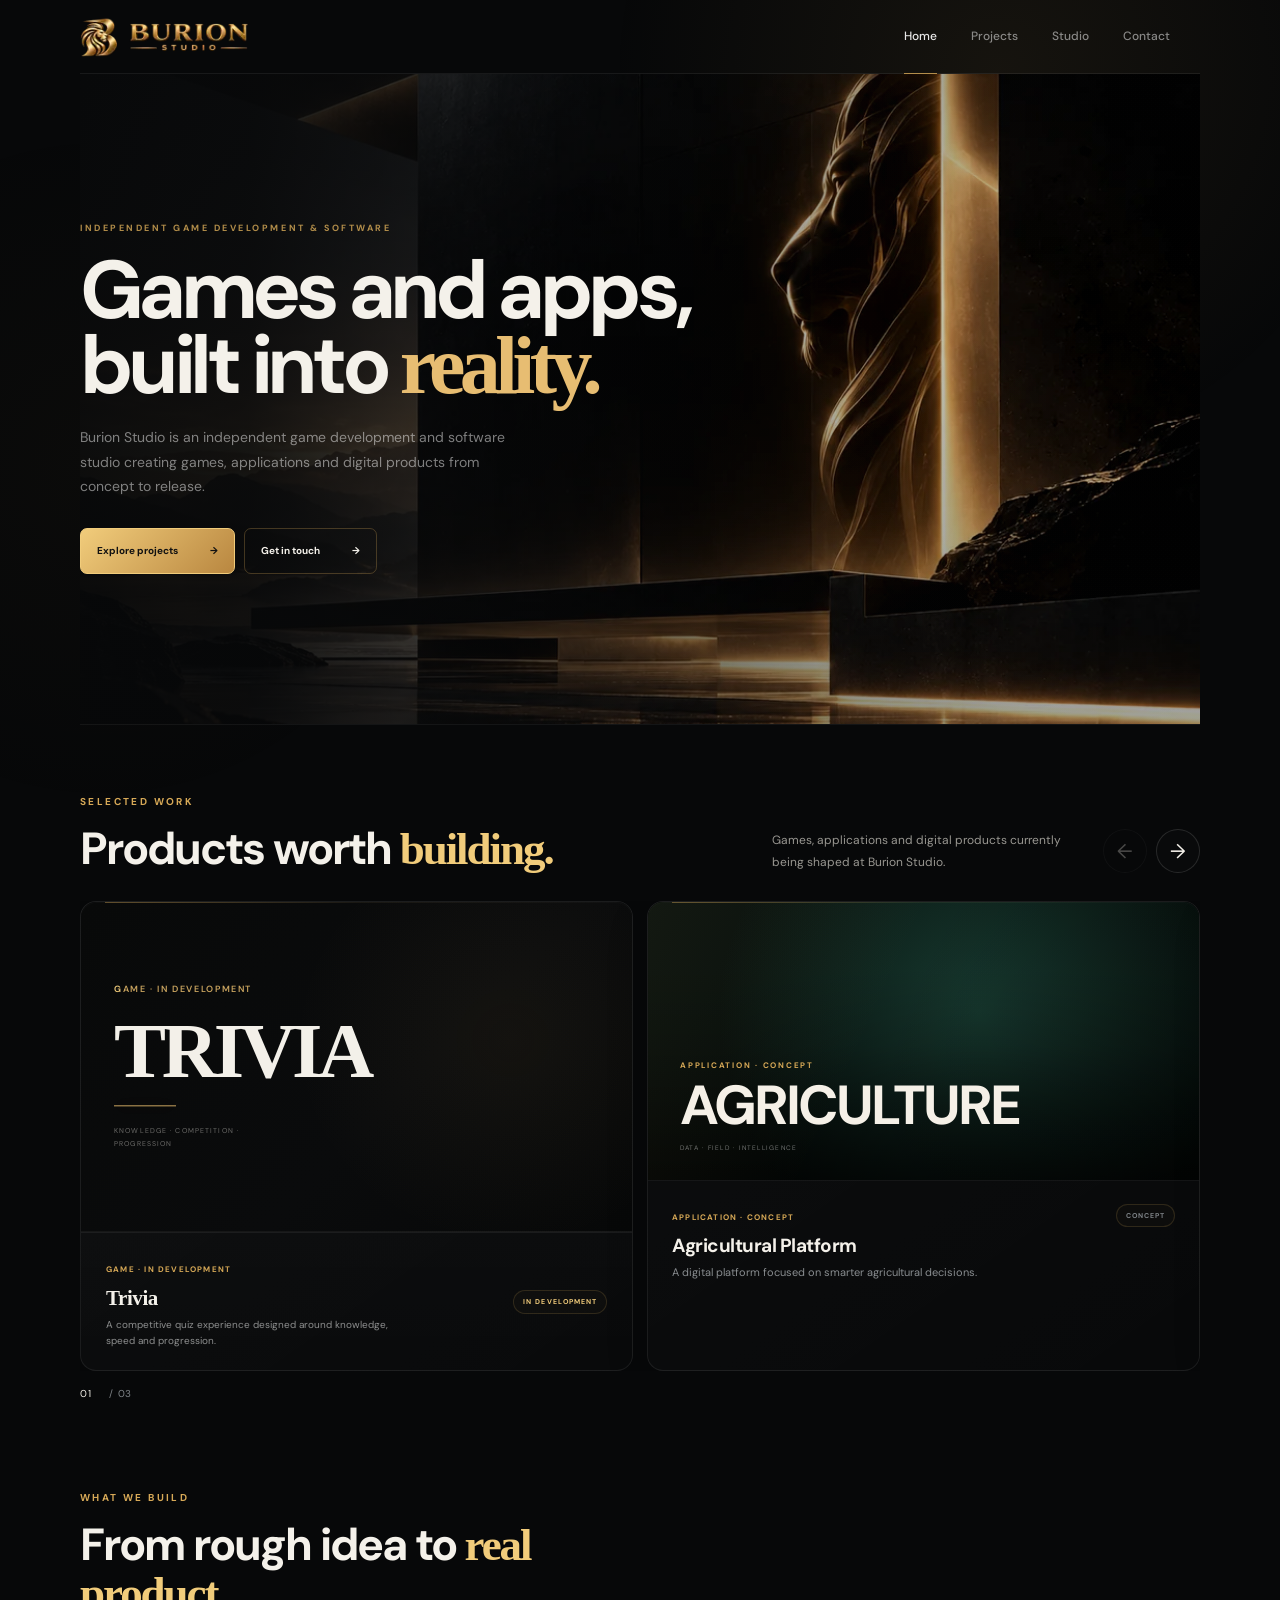
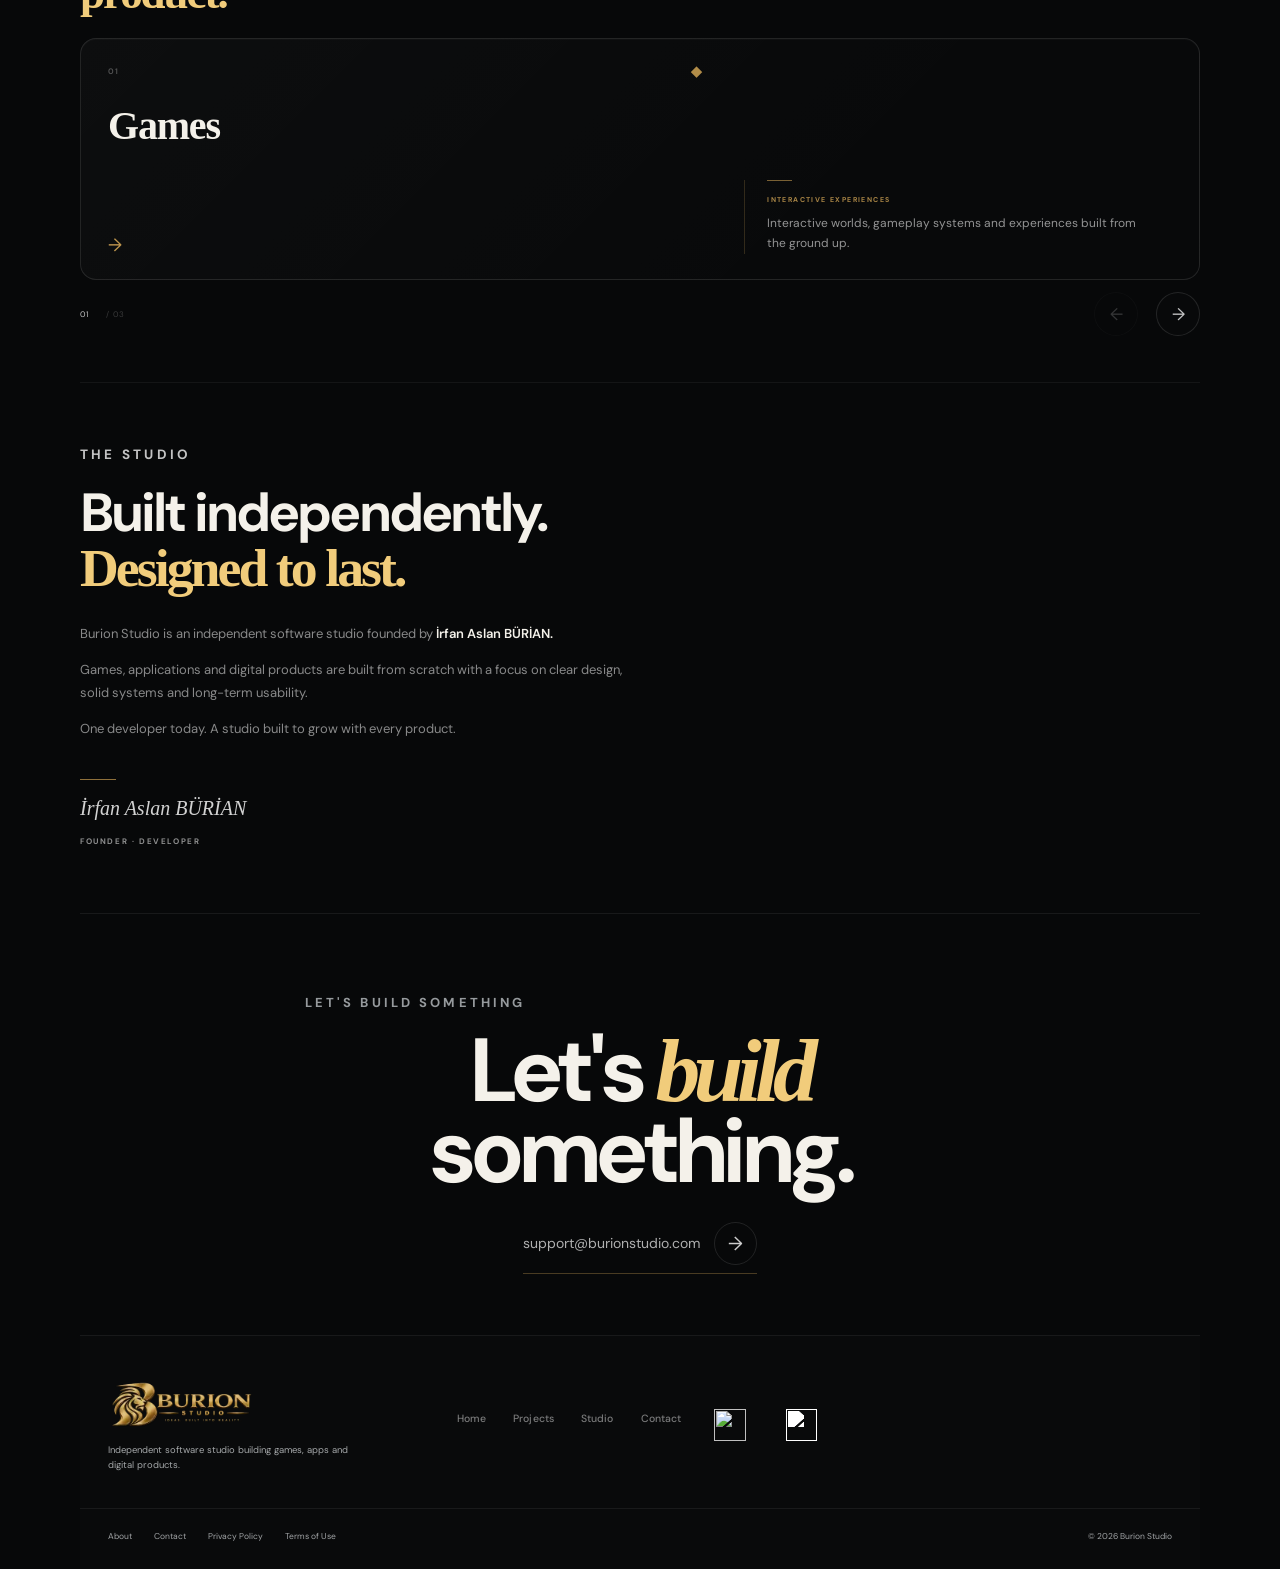
==== index.html @ 261599e1 "Use official Instagram SVG in footer" ====
<!DOCTYPE html><html lang="en"><head><meta charset="UTF-8"><meta name="viewport" content="width=device-width, initial-scale=1.0"><meta name="description" content="Burion Studio is an independent game development and software studio creating games, applications and digital products from concept to release."><meta name="theme-color" content="#070809"><meta name="color-scheme" content="dark"><meta name="robots" content="index, follow"><meta name="author" content="Burion Studio"><meta property="og:type" content="website"><meta property="og:site_name" content="Burion Studio"><meta property="og:title" content="Burion Studio | Game Development, Apps & Digital Products"><meta property="og:description" content="Independent game development and software studio creating games, applications and digital products from concept to release."><meta property="og:url" content="https://burionstudio.com/"><meta property="og:image" content="https://burionstudio.com/assets/brand/burion-hero-mobile-1080.webp"><meta property="og:image:alt" content="Burion Studio lion hero image"><meta name="twitter:card" content="summary_large_image"><meta name="twitter:title" content="Burion Studio | Game Development, Apps & Digital Products"><meta name="twitter:description" content="Independent game development and software studio creating games, applications and digital products from concept to release."><meta name="twitter:image" content="https://burionstudio.com/assets/brand/burion-hero-mobile-1080.webp"><meta name="twitter:image:alt" content="Burion Studio lion hero image"><link rel="preload" as="font" href="assets/fonts/dm-sans-400.woff2" type="font/woff2" crossorigin><link rel="preload" as="font" href="assets/fonts/dm-sans-600.woff2" type="font/woff2" crossorigin><link rel="preload" as="font" href="assets/fonts/dm-sans-700.woff2" type="font/woff2" crossorigin><link rel="preload" as="font" href="assets/fonts/playfair-display-600.woff2" type="font/woff2" crossorigin><style id="critical-css">/* Burion Studio — critical above-the-fold styles */
@font-face{font-family:"DM Sans";font-style:normal;font-weight:400;font-display:swap;src:url(../assets/fonts/dm-sans-400.woff2) format("woff2")}
@font-face{font-family:"DM Sans";font-style:normal;font-weight:500;font-display:swap;src:url(../assets/fonts/dm-sans-500.woff2) format("woff2")}
@font-face{font-family:"DM Sans";font-style:normal;font-weight:600;font-display:swap;src:url(../assets/fonts/dm-sans-600.woff2) format("woff2")}
@font-face{font-family:"DM Sans";font-style:normal;font-weight:700;font-display:swap;src:url(../assets/fonts/dm-sans-700.woff2) format("woff2")}
@font-face{font-family:"Playfair Display";font-style:normal;font-weight:600;font-display:swap;src:url(../assets/fonts/playfair-display-600.woff2) format("woff2")}
:root{--bg:#070809;--surface:#0d1012;--line:rgba(255,255,255,.085);--line-soft:rgba(255,255,255,.055);--text:#f4f1ea;--text-soft:#d0cdc5;--muted:#969a9d;--gold:#d7a957;--gold-light:#f1cc7b;--max-width:1180px;--ease:cubic-bezier(.22,.61,.36,1)}
*,*::before,*::after{box-sizing:border-box}
html{margin:0;padding:0;width:100%;scroll-behavior:smooth;scroll-padding-top:90px;overflow-x:hidden}
body{margin:0;padding:0;width:100%;min-width:0;overflow-x:hidden;background:var(--bg);color:var(--text);font-family:"DM Sans",system-ui,-apple-system,BlinkMacSystemFont,"Segoe UI",sans-serif;line-height:1.6;-webkit-font-smoothing:antialiased;text-rendering:optimizeLegibility}
img{display:block;max-width:100%;height:auto}
a{color:inherit;text-decoration:none}
button{font:inherit;cursor:pointer}
body::before{content:"";position:fixed;inset:0;z-index:-1;pointer-events:none;background:radial-gradient(circle at 78% 8%,rgba(215,169,87,.075),transparent 30%),radial-gradient(circle at 8% 52%,rgba(215,169,87,.025),transparent 28%)}
.site-shell{width:100%;max-width:var(--max-width);margin:0 auto;padding-left:30px;padding-right:30px}
.site-header{position:relative;z-index:100;height:82px;display:flex;align-items:center;border-bottom:1px solid var(--line-soft)}
.site-logo{width:190px;max-width:190px;display:flex;align-items:center;flex-shrink:0}
.site-logo img{width:175px;height:auto;object-fit:contain}
.desktop-nav{display:flex;align-items:center;gap:38px;margin-left:auto;margin-right:38px}
.nav-link{position:relative;padding:31px 0;color:var(--muted);font-size:13px;font-weight:500}
.nav-link.active{color:var(--text)}
.nav-link.active::after{content:"";position:absolute;left:0;right:0;bottom:-1px;height:2px;background:var(--gold)}
.header-actions{position:relative;display:flex;align-items:center;gap:17px;flex-shrink:0}
.menu-button{display:none;width:44px;height:44px;padding:8px;flex-direction:column;align-items:center;justify-content:center;gap:5px;border:1px solid var(--line);border-radius:9px;background:var(--surface)}
.menu-button span{display:block;width:20px;height:2px;border-radius:2px;background:var(--text)}
.mobile-menu[hidden]{display:none}
.eyebrow{margin:0 0 18px;color:var(--gold);font-size:10px;font-weight:700;line-height:1;letter-spacing:.24em}
h1,h2,h3,p{margin-top:0}
h1 em,h2 em{color:var(--gold-light);font-family:"Playfair Display",Georgia,serif;font-style:normal;font-weight:600}
.hero{position:relative;display:grid;grid-template-columns:minmax(0,.9fr) minmax(0,1.1fr);min-height:650px;border-bottom:1px solid var(--line-soft)}
.hero-content{position:relative;z-index:2;display:flex;flex-direction:column;justify-content:center;padding:75px 40px 75px 0}
.hero h1{max-width:650px;margin:0 0 27px;font-size:clamp(58px,6.35vw,84px);font-weight:700;line-height:.94;letter-spacing:-.065em}
.hero-description{max-width:465px;margin:0;color:var(--muted);font-size:15px;line-height:1.75}
.hero-actions{display:flex;flex-wrap:wrap;gap:11px;margin-top:35px}
.button{min-height:48px;display:inline-flex;align-items:center;justify-content:space-between;gap:32px;padding:12px 17px;border-radius:8px;font-size:11px;font-weight:700}
.button-primary{color:#111;border:1px solid var(--gold-light);background:linear-gradient(135deg,var(--gold-light),#b98740);box-shadow:0 8px 25px rgba(215,169,87,.08)}
.button-secondary{color:var(--text);border:1px solid #574628;background:rgba(255,255,255,.015)}
.hero-visual{position:relative;min-width:0;min-height:650px;display:flex;align-items:center;justify-content:center;padding:42px 0 42px 18px}
.hero-visual::before{content:"";position:absolute;width:470px;height:470px;border-radius:50%;background:radial-gradient(circle,rgba(215,169,87,.14),rgba(215,169,87,.035) 48%,transparent 72%);filter:blur(2px)}
.hero-image-frame{position:relative;z-index:2;width:100%;max-width:530px;aspect-ratio:1/1;overflow:hidden;border:1px solid rgba(215,169,87,.28);border-radius:22px;background:#090a0b;box-shadow:0 30px 90px rgba(0,0,0,.48)}
.hero-image{width:100%;height:100%;object-fit:cover;object-position:center}
.hero-image-overlay{position:absolute;inset:0;background:linear-gradient(135deg,rgba(0,0,0,.04),transparent 40%,rgba(0,0,0,.55))}
.hero-image-brand{position:absolute;right:21px;bottom:20px;width:140px;padding:9px 12px;border:1px solid rgba(215,169,87,.25);border-radius:8px;background:rgba(5,6,7,.68);backdrop-filter:blur(12px)}
.hero-image-brand img{width:100%;height:auto;aspect-ratio:1733/421;object-fit:contain}
.skip-link{position:fixed;top:10px;left:10px;z-index:1000;transform:translateY(-160%);padding:10px 14px;border:1px solid rgba(215,169,87,.45);border-radius:8px;background:#070809;color:var(--text);font-size:12px;font-weight:600}
#main-content{scroll-margin-top:96px}
@media(max-width:800px){
 .site-shell{width:100%;max-width:100%;padding-left:20px;padding-right:20px}
 .site-header{height:74px}
 .site-logo{width:160px;max-width:160px}
 .site-logo img{width:145px}
 .desktop-nav{display:none}
 .header-actions{margin-left:auto}
 .menu-button{display:flex}
 .hero{display:block;position:relative;min-height:min(620px,calc(100svh - 90px));overflow:hidden}
 .hero-content{position:relative;z-index:3;display:flex;width:62%;min-height:min(620px,calc(100svh - 90px));padding:52px 0 44px}
 .hero h1{max-width:100%;font-size:clamp(48px,13vw,68px)}
 .hero-description{max-width:520px;font-size:14px}
 .hero-actions{margin-top:28px}
 .hero-visual{position:absolute;inset:0;z-index:1;display:block;width:100%;min-height:100%;padding:0;pointer-events:none}
 .hero-image-frame{position:absolute;inset:0;width:100%;height:100%;max-width:none;margin:0;aspect-ratio:auto;border:0;border-radius:0;overflow:hidden;background:#070809;box-shadow:none}
 .hero-image{position:absolute;inset:0;width:100%;height:100%;object-fit:cover;object-position:center}
 .hero-image-brand{display:none}
 #main-content{scroll-margin-top:84px}
}
@media(max-width:430px){
 .site-shell{padding-left:16px;padding-right:16px}
 .hero{min-height:min(600px,calc(100svh - 90px))}
 .hero-content{width:63%;min-height:min(600px,calc(100svh - 90px));padding-top:48px;padding-bottom:42px}
 .hero h1{font-size:clamp(44px,13vw,58px)}
 .hero-description{font-size:13.5px}
 .hero-actions{gap:9px}
 .button{gap:24px;padding-inline:15px}
}
@media(prefers-reduced-motion:reduce){html{scroll-behavior:auto}}
</style><link rel="canonical" href="https://burionstudio.com/"><link rel="preload" href="css/site.css?v=20261020-29" as="style"><link rel="stylesheet" href="css/site.css?v=20260929-24"><link rel="preload" as="image" media="(max-width:800px)" imagesrcset="assets/brand/burion-hero-mobile-480.webp 480w, assets/brand/burion-hero-mobile-768.webp 768w, assets/brand/burion-hero-mobile-1080.webp 1080w" imagesizes="100vw" type="image/webp" fetchpriority="high"><link rel="preload" as="image" media="(min-width:801px)" href="assets/brand/burion-hero-mobile-1080.webp" type="image/webp" fetchpriority="high"><link rel="icon" type="image/png" href="assets/brand/burion-favicon.png"><link rel="apple-touch-icon" href="assets/brand/burion-app-icon.png"><script defer src="script.js"></script><script type="application/ld+json">{"@context":"https://schema.org","@graph":[{"@type":"Organization","name":"Burion Studio","url":"https://burionstudio.com/","description":"Burion Studio is an independent game development and software studio creating games, applications and digital products from concept to release.","logo":"https://burionstudio.com/assets/brand/burion-logo-horizontal-192.webp","email":"support@burionstudio.com","contactPoint":{"@type":"ContactPoint","contactType":"customer support","email":"support@burionstudio.com"},"founder":{"@type":"Person","name":"İrfan Aslan BÜRİAN"}},{"@type":"WebSite","name":"Burion Studio","url":"https://burionstudio.com/"}]}</script><title>Burion Studio | Game Development, Apps &amp; Digital Products</title></head><body><a class="skip-link" href="#main-content">Skip to content</a><div class="site-shell"><header class="site-header"><a href="#home" class="site-logo" aria-label="Burion Studio home"><img src="assets/brand/burion-logo-horizontal-192.webp" srcset="assets/brand/burion-logo-horizontal-192.webp 1x" sizes="175px" alt="Burion Studio" width="192" height="71"></a><nav class="desktop-nav" aria-label="Primary navigation"><a href="#home" class="nav-link active">Home</a><a href="#projects" class="nav-link">Projects</a><a href="#studio" class="nav-link">Studio</a><a href="#contact" class="nav-link">Contact</a></nav><div class="header-actions"><button class="menu-button" type="button" aria-label="Open menu" aria-expanded="false" aria-controls="mobileMenu"><span></span><span></span><span></span></button></div></header><div class="mobile-menu" id="mobileMenu" hidden><nav class="mobile-nav" aria-label="Mobile navigation"><a href="#home">Home</a><a href="#projects">Projects</a><a href="#studio">Studio</a><a href="#contact">Contact</a></nav></div><main id="main-content"><section id="home" class="hero redesign-hero"><div class="hero-content"><p class="eyebrow">INDEPENDENT GAME DEVELOPMENT &amp; SOFTWARE</p><h1>Games and apps, <br>built into <em>reality.</em></h1><p class="hero-description">Burion Studio is an independent game development and software studio creating games, applications and digital products from concept to release.</p><div class="hero-actions"><a href="#projects" class="button button-primary"><span>Explore projects</span><span>→</span></a><a href="#contact" class="button button-secondary"><span>Get in touch</span><span>→</span></a></div></div><div class="hero-visual"><div class="hero-image-frame"><picture><source media="(max-width:800px)" srcset="assets/brand/burion-hero-mobile-480.webp 480w, assets/brand/burion-hero-mobile-768.webp 768w, assets/brand/burion-hero-mobile-1080.webp 1080w" sizes="100vw" type="image/webp"><source srcset="assets/brand/burion-hero-mobile-1080.webp 1080w" sizes="(max-width:1200px) 55vw, 530px" type="image/webp"><img src="assets/brand/burion-hero-mobile-1080.webp" alt="Burion Studio lion" class="hero-image" width="1080" height="608" loading="eager" fetchpriority="high" decoding="async"></picture><div class="hero-image-overlay"></div></div></div></section><section id="projects" class="projects-section redesign-projects"><div class="section-heading projects-heading"><div><p class="eyebrow">SELECTED WORK</p><h2>Products worth <em>building.</em></h2></div><div class="projects-heading-side"><p class="section-description">Games, applications and digital products currently being shaped at Burion Studio.</p><div class="projects-controls" role="group" aria-label="Selected work navigation"><button type="button" class="projects-arrow projects-prev" aria-label="Previous project" disabled>←</button><button type="button" class="projects-arrow projects-next" aria-label="Next project">→</button></div></div></div><div class="projects-carousel" data-projects-carousel role="region" aria-label="Selected work projects"><div class="projects-track"><article class="project-card project-featured" aria-label="Trivia — project 1 of 3"><div class="project-image project-image-trivia"><div class="project-image-content"><span>GAME · IN DEVELOPMENT</span><strong>TRIVIA</strong><small>KNOWLEDGE · COMPETITION ·<br>PROGRESSION</small></div></div><div class="project-info redesign-project-info"><div><span class="project-category">GAME · IN DEVELOPMENT</span><h3>Trivia</h3><p>A competitive quiz experience designed around knowledge, speed and progression.</p></div><span class="project-status">IN DEVELOPMENT</span></div></article><article class="project-card" aria-label="Agricultural Platform — project 2 of 3"><div class="project-image project-image-agriculture"><div class="project-image-content"><span>APPLICATION · CONCEPT</span><strong>AGRICULTURE</strong><small>DATA · FIELD · INTELLIGENCE</small></div><div class="agri-ui" aria-hidden="true"><div class="agri-sidebar"><i></i><i></i><i></i><i></i></div><div class="agri-map"><b></b><b></b><b></b><b></b></div></div></div><div class="project-info"><div><span class="project-category">APPLICATION · CONCEPT</span><h3>Agricultural Platform</h3><p>A digital platform focused on smarter agricultural decisions.</p></div><span class="project-status">CONCEPT</span></div></article><article class="project-card project-next" aria-label="More products are coming — project 3 of 3"><div class="project-image project-image-next"><div class="project-next-mark"><span>03</span><strong>MORE<br><em>TO COME.</em></strong><small>NEW PRODUCTS · IN DEVELOPMENT</small></div><div class="project-next-ring" aria-hidden="true"></div></div><div class="project-info"><div><span class="project-category">BURION STUDIO</span><h3>More products are coming.</h3><p>New games and digital products are taking shape behind the scenes.</p></div><span class="project-status">COMING SOON</span></div></article></div></div><div class="projects-pagination" aria-hidden="true"><span class="projects-pagination-current">01</span><span class="projects-pagination-line"><i></i></span><span>02</span><span class="projects-pagination-line"><i></i></span><span>03</span></div></section><section class="build-section redesign-build"><div class="section-heading"><div><p class="eyebrow">WHAT WE BUILD</p><h2>From rough idea to <em>real product.</em></h2></div></div><div class="build-carousel" data-build-carousel role="region" aria-label="What we build"><div class="build-track"><article class="build-slide" aria-label="Games — capability 1 of 3"><div class="build-slide-main"><div class="build-slide-top"><span class="build-slide-index">01</span><span class="build-slide-symbol" aria-hidden="true">◆</span></div><h3>Games</h3><span class="build-slide-arrow" aria-hidden="true">→</span></div><div class="build-slide-copy"><span>INTERACTIVE EXPERIENCES</span><p>Interactive worlds, gameplay systems and experiences built from the ground up.</p></div></article><article class="build-slide" aria-label="Applications — capability 2 of 3"><div class="build-slide-main"><div class="build-slide-top"><span class="build-slide-index">02</span><span class="build-slide-symbol" aria-hidden="true">◇</span></div><h3>Applications</h3><span class="build-slide-arrow" aria-hidden="true">→</span></div><div class="build-slide-copy"><span>DIGITAL SOLUTIONS</span><p>Useful digital products designed around real problems and real people.</p></div></article><article class="build-slide" aria-label="Digital Products — capability 3 of 3"><div class="build-slide-main"><div class="build-slide-top"><span class="build-slide-index">03</span><span class="build-slide-symbol" aria-hidden="true">&lt;/&gt;</span></div><h3>Digital Products</h3><span class="build-slide-arrow" aria-hidden="true">→</span></div><div class="build-slide-copy"><span>WEB · PLATFORMS · EXPERIENCES</span><p>Websites, platforms and experiences when ideas need a place to live.</p></div></article></div><div class="build-carousel-controls"><div class="build-pagination"><span class="build-pagination-current">01</span></div><div class="build-arrows"><button type="button" class="build-arrow build-prev" aria-label="Previous capability" disabled>←</button><button type="button" class="build-arrow build-next" aria-label="Next capability">→</button></div></div></div></section><section id="studio" class="about-section redesign-about"><div class="about-content"><p class="eyebrow">THE STUDIO</p><h2>Built independently.<br><em>Designed to last.</em></h2><p>Burion Studio is an independent software studio founded by <strong>İrfan Aslan BÜRİAN.</strong></p><p>Games, applications and digital products are built from scratch with a focus on clear design, solid systems and long-term usability.</p><p>One developer today. A studio built to grow with every product.</p><div class="signature">İrfan Aslan BÜRİAN</div><span class="about-role">FOUNDER · DEVELOPER</span></div></section><section id="contact" class="contact-section redesign-contact"><div class="contact-heading"><p class="eyebrow">LET'S BUILD SOMETHING</p><h2>Let's <em>build</em><br>something.</h2><a href="mailto:support@burionstudio.com" class="contact-email" aria-label="Email Burion Studio">support@burionstudio.com <span aria-hidden="true">→</span></a></div></section></main><footer class="site-footer"><div class="footer-main"><div class="footer-brand"><img src="assets/brand/burion-logo-gold-192.webp" srcset="assets/brand/burion-logo-gold-192.webp 1x" sizes="148px" alt="Burion Studio" width="192" height="47" loading="lazy" fetchpriority="low" decoding="async"><p>Independent software studio building games, apps and digital products.</p></div><nav class="footer-nav" aria-label="Footer navigation"><a href="#home">Home</a><a href="#projects">Projects</a><a href="#studio">Studio</a><a href="#contact">Contact</a><a class="footer-social" href="https://www.instagram.com/burionstudio/" target="_blank" rel="noopener noreferrer" aria-label="Burion Studio on Instagram"><img class="footer-social-icon footer-social-icon-instagram" src="https://upload.wikimedia.org/wikipedia/commons/9/95/Instagram_logo_2022.svg" alt="" aria-hidden="true" width="24" height="24" loading="lazy" decoding="async" referrerpolicy="no-referrer"></a><a class="footer-social" href="https://www.threads.com/@burionstudio" target="_blank" rel="noopener noreferrer" aria-label="Burion Studio on Threads"><img class="footer-social-icon footer-social-icon-threads" src="https://upload.wikimedia.org/wikipedia/commons/e/e6/Threads_2026_logo.svg" alt="" aria-hidden="true" width="15" height="17" loading="lazy" decoding="async" referrerpolicy="no-referrer"></a></nav><div class="footer-social-wrap"><a class="footer-social" href="https://www.instagram.com/burionstudio/" target="_blank" rel="noopener noreferrer" aria-label="Burion Studio on Instagram"><img class="footer-social-icon footer-social-icon-instagram" src="https://upload.wikimedia.org/wikipedia/commons/9/95/Instagram_logo_2022.svg" alt="" aria-hidden="true" width="24" height="24" loading="lazy" decoding="async" referrerpolicy="no-referrer"></a><a class="footer-social" href="https://www.threads.com/@burionstudio" target="_blank" rel="noopener noreferrer" aria-label="Burion Studio on Threads"><img class="footer-social-icon footer-social-icon-threads" src="https://upload.wikimedia.org/wikipedia/commons/e/e6/Threads_2026_logo.svg" alt="" aria-hidden="true" width="15" height="17" loading="lazy" decoding="async" referrerpolicy="no-referrer"></a></div></div><div class="footer-bottom"><div class="footer-legal"><a href="/about">About</a><a href="/contact">Contact</a><a href="/privacy">Privacy Policy</a><a href="/terms">Terms of Use</a></div><span class="copyright">© 2026 Burion Studio</span></div></footer></div></body></html>
---- css/site.css ----
:root{--bg:#070809;--bg-soft:#0a0c0e;--surface:#0d1012;--surface-raised:#111416;--line:rgba(255,255,255,.085);--line-soft:rgba(255,255,255,.055);--text:#f4f1ea;--text-soft:#d0cdc5;--muted:#969a9d;--muted-dark:#7f8488;--gold:#d7a957;--gold-light:#f1cc7b;--gold-dark:#9b7337;--max-width:1180px;--radius:16px;--ease:cubic-bezier(.22,.61,.36,1)}
*,*::before,*::after{box-sizing:border-box}html{margin:0;padding:0;width:100%;scroll-behavior:smooth;scroll-padding-top:90px;overflow-x:hidden}body{margin:0;padding:0;width:100%;min-width:0;overflow-x:hidden;background:var(--bg);color:var(--text);font-family:"DM Sans",system-ui,-apple-system,BlinkMacSystemFont,"Segoe UI",sans-serif;line-height:1.6;-webkit-font-smoothing:antialiased;text-rendering:optimizeLegibility}img,svg{display:block;max-width:100%}button,input,textarea{font:inherit}button{cursor:pointer}a{color:inherit;text-decoration:none}::selection{background:var(--gold);color:#111}body::before{content:"";position:fixed;inset:0;z-index:-1;pointer-events:none;background:radial-gradient(circle at 78% 8%,rgba(215,169,87,.075),transparent 30%),radial-gradient(circle at 8% 52%,rgba(215,169,87,.025),transparent 28%)}
.site-shell{width:100%;max-width:var(--max-width);margin:0 auto;padding-left:30px;padding-right:30px}.site-header{position:relative;z-index:100;height:82px;display:flex;align-items:center;border-bottom:1px solid var(--line-soft)}.site-logo{width:190px;max-width:190px;display:flex;align-items:center;flex-shrink:0}.site-logo img{width:175px;height:auto;aspect-ratio:192 / 71;object-fit:contain}.desktop-nav{display:flex;align-items:center;gap:38px;margin-left:auto;margin-right:38px}.nav-link{position:relative;padding:31px 0;color:var(--muted);font-size:13px;font-weight:500;transition:color .2s ease}.nav-link:hover,.nav-link.active{color:var(--text)}.nav-link.active::after{content:"";position:absolute;left:0;right:0;bottom:-1px;height:2px;background:var(--gold)}.header-actions{position:relative;display:flex;align-items:center;gap:17px;flex-shrink:0}.menu-button{display:none;width:40px;height:40px;padding:8px;flex-direction:column;align-items:center;justify-content:center;gap:5px;border:1px solid var(--line);border-radius:9px;background:var(--surface)}.menu-button span{display:block;width:20px;height:2px;border-radius:2px;background:var(--text);transition:transform .2s ease,opacity .2s ease}.menu-button.is-open span:nth-child(1){transform:translateY(7px) rotate(45deg)}.menu-button.is-open span:nth-child(2){opacity:0}.menu-button.is-open span:nth-child(3){transform:translateY(-7px) rotate(-45deg)}.language-menu[hidden],.mobile-menu[hidden]{display:none}.mobile-menu{display:none;position:fixed;top:74px;left:15px;right:15px;z-index:200;padding:10px;border:1px solid var(--line);border-radius:15px;background:rgba(10,12,14,.98);box-shadow:0 25px 70px rgba(0,0,0,.58);backdrop-filter:blur(20px)}.mobile-menu:not([hidden]){display:block}.mobile-nav a{display:block;padding:14px 13px;border-bottom:1px solid var(--line-soft);color:var(--text-soft);font-size:14px;transition:color .2s ease,padding-left .2s ease}.mobile-nav a:last-child{border-bottom:0}.mobile-nav a:hover{color:var(--gold-light);padding-left:17px}.eyebrow{margin:0 0 18px;color:var(--gold);font-size:10px;font-weight:700;line-height:1;letter-spacing:.24em}h1,h2,h3,p{margin-top:0}h2{font-size:clamp(31px,4vw,45px);line-height:1.07;letter-spacing:-.045em}h1 em,h2 em{color:var(--gold-light);font-family:"Playfair Display",Georgia,serif;font-style:normal;font-weight:600}
.hero{position:relative;display:grid;grid-template-columns:minmax(0,.9fr) minmax(0,1.1fr);min-height:650px;border-bottom:1px solid var(--line-soft)}.hero-content{position:relative;z-index:2;display:flex;flex-direction:column;justify-content:center;padding:75px 40px 75px 0}.hero h1{max-width:650px;margin:0 0 27px;font-size:clamp(58px,6.35vw,84px);font-weight:700;line-height:.94;letter-spacing:-.065em}.hero-description{max-width:465px;margin:0;color:var(--muted);font-size:15px;line-height:1.75}.hero-actions{display:flex;flex-wrap:wrap;gap:11px;margin-top:35px}.button{min-height:48px;display:inline-flex;align-items:center;justify-content:space-between;gap:32px;padding:12px 17px;border-radius:8px;font-size:11px;font-weight:700;transition:transform .2s var(--ease),box-shadow .2s ease,border-color .2s ease,background .2s ease}.button:hover{transform:translateY(-2px)}.button-primary{color:#111;border:1px solid var(--gold-light);background:linear-gradient(135deg,var(--gold-light),#b98740);box-shadow:0 8px 25px rgba(215,169,87,.08)}.button-primary:hover{box-shadow:0 12px 35px rgba(215,169,87,.18)}.button-secondary{color:var(--text);border:1px solid #574628;background:rgba(255,255,255,.015)}.button-secondary:hover{border-color:var(--gold);background:rgba(215,169,87,.045)}
.hero-visual{position:relative;min-width:0;min-height:650px;display:flex;align-items:center;justify-content:center;padding:42px 0 42px 18px}.hero-visual::before{content:"";position:absolute;width:470px;height:470px;border-radius:50%;background:radial-gradient(circle,rgba(215,169,87,.14),rgba(215,169,87,.035) 48%,transparent 72%);filter:blur(2px)}.hero-image-frame{position:relative;z-index:2;width:100%;max-width:530px;aspect-ratio:1/1;overflow:hidden;border:1px solid rgba(215,169,87,.28);border-radius:22px;background:#090a0b;box-shadow:0 30px 90px rgba(0,0,0,.48)}.hero-image{width:100%;height:100%;object-fit:cover;object-position:center}.hero-image-overlay{position:absolute;inset:0;background:linear-gradient(135deg,rgba(0,0,0,.04),transparent 40%,rgba(0,0,0,.55))}.hero-image-brand{position:absolute;right:21px;bottom:20px;width:140px;padding:9px 12px;border:1px solid rgba(215,169,87,.25);border-radius:8px;background:rgba(5,6,7,.68);backdrop-filter:blur(12px)}.hero-image-brand img{width:100%;height:auto;aspect-ratio:192 / 47;object-fit:contain}
.build-section{display:grid;grid-template-columns:minmax(0,.72fr) minmax(0,1.8fr);gap:65px;padding:100px 0}.section-heading{min-width:0}.section-heading h2{margin:0}
.projects-section{padding-bottom:105px}.projects-heading{display:grid;grid-template-columns:minmax(0,1.2fr) minmax(0,.8fr);gap:50px;align-items:end;margin-bottom:35px}.projects-heading h2{max-width:650px;margin:0}.section-description{max-width:370px;margin:0;color:var(--muted);font-size:12px;line-height:1.7}.project-card{min-width:0;overflow:hidden;border:1px solid var(--line);border-radius:var(--radius);background:var(--surface);transition:transform .25s var(--ease),border-color .25s ease}.project-card:hover{transform:translateY(-4px);border-color:rgba(215,169,87,.3)}.project-card.project-featured{grid-column:span 2}.project-image{position:relative;min-height:300px;display:flex;align-items:center;justify-content:center;overflow:hidden;background:radial-gradient(circle at 50% 40%,#302415,#090807 68%)}.project-image::after{content:"";position:absolute;inset:0;background:linear-gradient(180deg,transparent 45%,rgba(0,0,0,.28));pointer-events:none}.project-image-agriculture{background:radial-gradient(circle at 60% 40%,#183b31,#07100d 70%)}.project-image-content{position:relative;z-index:2;display:flex;flex-direction:column;align-items:center;padding:20px;text-align:center}.project-image-content span{margin-bottom:10px;color:var(--gold);font-size:9px;font-weight:700;letter-spacing:.25em}.project-image-content strong{color:#f5f0e7;font-size:clamp(42px,6vw,70px);line-height:.9;letter-spacing:-.06em}.project-image-content small{margin-top:14px;color:rgba(255,255,255,.45);font-size:7px;letter-spacing:.22em}.project-info{display:flex;align-items:flex-start;justify-content:space-between;gap:25px;padding:22px 24px 24px}.project-category{color:var(--gold);font-size:8px;font-weight:700;letter-spacing:.15em}.project-info h3{margin:8px 0 7px;font-size:18px}.project-info p{max-width:520px;margin:0;color:var(--muted);font-size:11px;line-height:1.65}.project-status{flex-shrink:0;margin-top:2px;color:var(--muted-dark);font-size:7px;font-weight:700;letter-spacing:.15em}
.about-section{display:block;padding:90px 0 105px;border-top:1px solid var(--line-soft)}.about-content{max-width:760px}.about-content h2{margin:0 0 30px}.about-content p{margin-bottom:14px;color:var(--muted);font-size:13px;line-height:1.75}.about-content p strong{color:var(--text)}.signature{margin-top:30px;color:var(--gold-light);font-family:"Playfair Display",Georgia,serif;font-size:22px;font-style:italic}
.contact-section{display:grid;grid-template-columns:minmax(0,.85fr) minmax(0,1.15fr);gap:75px;padding:90px 0 105px;border-top:1px solid var(--line-soft)}.contact-heading h2{margin:0 0 24px;font-size:clamp(34px,4.2vw,52px)}.contact-heading>p{max-width:450px;margin:0 22px 0 0;color:var(--muted);font-size:13px;line-height:1.7}.site-footer{border-top:1px solid var(--line-soft)}.footer-main{display:grid;grid-template-columns:1.3fr 1fr 1fr;gap:50px;padding:55px 0 45px}.footer-brand img{width:165px;margin-bottom:16px}.footer-brand p{max-width:310px;margin:0;color:#9aa0a4;font-size:10px;line-height:1.65}.footer-bottom{display:flex;align-items:center;justify-content:space-between;gap:20px;padding:18px 0;border-top:1px solid var(--line-soft);color:var(--muted-dark);font-size:8px}.footer-bottom div:last-child{display:flex;gap:15px}.footer-bottom a:hover{color:var(--gold-light)}
@media(max-width:1000px){.site-shell{padding-left:25px;padding-right:25px}.desktop-nav{gap:25px;margin-right:25px}.hero-content{padding-right:25px}.hero h1{font-size:clamp(52px,6.2vw,72px)}.build-section{gap:40px}.contact-section{gap:50px}}
@media(max-width:800px){.site-shell{padding-left:28px;padding-right:28px}.site-header{height:74px}.site-logo{width:155px;max-width:155px}.site-logo img{width:145px}.desktop-nav{display:none}.header-actions{margin-left:auto;gap:10px}.menu-button{display:flex}.hero{position:relative;display:block;min-height:690px;overflow:hidden;background:#070809}.hero-content{position:relative;z-index:3;width:61%;min-height:690px;display:flex;justify-content:center;padding:58px 0 62px}.hero h1{max-width:100%;margin-bottom:22px;font-size:clamp(42px,11vw,50px);line-height:.96;letter-spacing:-.06em}.hero-description{max-width:285px;font-size:12.5px;line-height:1.7}.hero-actions{width:100%;max-width:270px;flex-direction:column;gap:9px;margin-top:27px}.hero-actions .button{width:100%;max-width:270px;min-height:48px;padding-left:16px;padding-right:16px;border-radius:8px;font-size:10.5px}.hero-visual{position:absolute;inset:0;z-index:1;width:100%;min-height:100%;padding:0;pointer-events:none}.hero-visual::before{display:none}.hero-image-frame{position:absolute;top:0;right:0;width:92%;height:100%;max-width:none;aspect-ratio:auto;border:0;border-left:1px solid rgba(215,169,87,.13);border-radius:0;box-shadow:none;background:#070809}.hero-image{width:100%;height:100%;object-fit:cover;object-position:0 center;transform:translateX(9%) scale(1.02);transform-origin:center center;filter:brightness(.74) saturate(.88) contrast(1.06);opacity:.93}.hero-image-overlay{background:linear-gradient(90deg,#070809 0%,rgba(7,8,9,.98) 10%,rgba(7,8,9,.84) 25%,rgba(7,8,9,.46) 45%,rgba(7,8,9,.10) 70%,rgba(7,8,9,.18) 100%),linear-gradient(180deg,rgba(7,8,9,.10) 0%,transparent 34%,rgba(7,8,9,.25) 72%,rgba(7,8,9,.68) 100%)}.hero-image-brand{display:none}.build-section{display:grid;grid-template-columns:minmax(0,1fr);gap:34px;padding:70px 0}.projects-section{padding-bottom:76px}.projects-heading{display:grid;grid-template-columns:minmax(0,1fr);gap:15px;align-items:start;margin-bottom:24px}.project-card.project-featured{grid-column:auto}.project-card::before{width:26px}.project-featured .project-image{min-height:235px}.project-image{min-height:225px}.project-info{gap:14px;padding:18px 19px 19px}.project-featured .project-info{padding-top:18px}.project-featured .project-info h3{font-size:19px}.project-info h3{margin-top:7px;margin-bottom:6px}.project-info p{max-width:none;font-size:10.5px;line-height:1.6}.project-status{align-self:flex-start;white-space:nowrap;padding:4px 7px;font-size:6.5px}.about-section{display:block;padding:68px 0 70px}.about-content{max-width:none}.about-content h2{margin-bottom:24px}.about-content p{margin-bottom:12px}.signature{margin-top:24px}.contact-section{display:grid;grid-template-columns:minmax(0,1fr);gap:38px;padding:68px 0 72px}.contact-heading h2{margin-bottom:20px}.site-footer{margin-top:0}.footer-main{gap:38px}}
@media(max-width:430px){.site-shell{padding-left:24px;padding-right:24px}.hero{min-height:670px}.hero-content{width:60%;min-height:670px;padding-top:54px;padding-bottom:54px}.hero h1{font-size:clamp(40px,11.4vw,47px)}.hero-description{max-width:260px;font-size:12.1px}.hero-actions .button{max-width:250px}.hero-image-frame{width:93%}.hero-image{transform:translateX(10%) scale(1.02);filter:brightness(.74) saturate(.88) contrast(1.06);opacity:.94}.projects-heading{gap:15px}.project-featured .project-image{min-height:220px}.project-image{min-height:210px}.project-info{padding:17px 17px 18px}.project-status{font-size:6px;letter-spacing:.13em}}
.about-section{position:relative}






.about-content{max-width:760px;padding:0}
.about-content .eyebrow{margin-bottom:17px}
.about-content h2{max-width:560px;margin-bottom:27px;font-size:clamp(39px,4.2vw,55px);line-height:1.01;letter-spacing:-.055em}
.about-content p{max-width:560px;margin-bottom:13px;font-size:13px;line-height:1.78;color:rgba(255,255,255,.52)}
.about-content p:first-of-type{margin-bottom:19px;color:rgba(255,255,255,.76);font-size:13.5px}
.about-content p strong{color:var(--text);font-weight:600}
.signature{position:relative;display:inline-block;margin-top:25px;padding-top:13px;font-size:20px;color:rgba(255,255,255,.82)}
.signature::before{content:"";position:absolute;top:0;left:0;width:36px;height:1px;background:var(--gold);opacity:.65}
.about-role{display:block;margin-top:5px;color:rgba(255,255,255,.28);font-size:7px;letter-spacing:.18em}
@media(min-width:1201px){.about-section{padding:92px 0 96px}.about-content{padding-left:0}}
@media(min-width:801px) and (max-width:1200px){.about-section{padding:78px 0 88px}.about-content h2{font-size:clamp(35px,4.5vw,49px)}}
@media(max-width:800px){.about-section{padding:62px 0 66px!important}.about-content{padding:0!important}.about-content .eyebrow{margin-bottom:16px!important}.about-content h2{max-width:100%!important;margin-bottom:23px!important;font-size:clamp(35px,10vw,46px)!important;line-height:1.02!important}.about-content p{max-width:100%!important;margin-bottom:12px!important;font-size:12px!important;line-height:1.7!important}.about-content p:first-of-type{margin-bottom:17px!important;font-size:12.5px!important}.signature{margin-top:21px!important;font-size:18px!important}}
@media(max-width:430px){.about-section{padding:57px 0 62px!important}.about-content h2{font-size:clamp(34px,10.5vw,42px)!important}.about-content p{font-size:11.7px!important}}

.projects-section{position:relative;padding-top:8px}
.projects-heading{margin-bottom:32px}
.projects-heading .section-description{max-width:680px;color:rgba(208,205,197,.72);line-height:1.8}
.projects-heading-side{display:flex;align-items:flex-end;justify-content:space-between;gap:24px;min-width:0}
.projects-controls{display:flex;gap:8px;flex-shrink:0}
.projects-arrow{width:38px;height:38px;display:inline-flex;align-items:center;justify-content:center;border:1px solid rgba(255,255,255,.10);border-radius:50%;background:transparent;color:var(--text-soft);font-size:16px;line-height:1;transition:color .22s ease,border-color .22s ease,background .22s ease,transform .22s var(--ease)}
.projects-arrow:hover:not(:disabled){color:var(--gold-light);border-color:rgba(215,169,87,.45);background:rgba(215,169,87,.045);transform:translateY(-1px)}
.projects-arrow:focus-visible{outline:2px solid var(--gold-light);outline-offset:3px}
.projects-arrow:disabled{opacity:.32;cursor:default}
.projects-carousel{overflow:hidden;width:100%}
.projects-track{display:flex;gap:14px;will-change:transform;transform:translate3d(0,0,0);transition:transform .62s var(--ease)}
.project-card{position:relative;isolation:isolate;flex:0 0 calc((100% - 14px)/2);min-width:0;overflow:hidden;border-color:rgba(255,255,255,.075);background:linear-gradient(145deg,rgba(255,255,255,.028),rgba(255,255,255,.008));box-shadow:0 14px 45px rgba(0,0,0,.12);transition:transform .28s var(--ease),border-color .28s ease,box-shadow .28s ease}
.project-card::before{content:"";position:absolute;top:0;left:24px;right:24px;height:1px;z-index:4;background:linear-gradient(90deg,rgba(215,169,87,.55),rgba(215,169,87,.08),transparent);opacity:.75;pointer-events:none}
.project-card::after{content:"";position:absolute;inset:0;z-index:0;border-radius:inherit;box-shadow:inset 0 1px 0 rgba(255,255,255,.018);pointer-events:none}
.project-card:hover{transform:translateY(-5px);border-color:rgba(215,169,87,.26);box-shadow:0 24px 60px rgba(0,0,0,.24)}
.project-card:focus-within{border-color:rgba(215,169,87,.34);box-shadow:0 20px 55px rgba(0,0,0,.22),0 0 0 1px rgba(215,169,87,.12)}
.project-image{position:relative;min-height:300px;justify-content:flex-start;align-items:flex-end;background-color:#080909}
.project-featured .project-image{min-height:330px}
.project-image::before{content:"";position:absolute;inset:0;z-index:1;background:linear-gradient(180deg,rgba(0,0,0,.03) 25%,rgba(0,0,0,.18) 52%,rgba(0,0,0,.72) 100%);pointer-events:none}
.project-image::after{content:"";position:absolute;inset:0;z-index:2;background:linear-gradient(115deg,rgba(215,169,87,.06),transparent 42%,rgba(0,0,0,.18));pointer-events:none}
.project-image-content{position:relative;z-index:3;width:100%;align-items:flex-start;padding:30px 32px 27px;text-align:left}
.project-image-content span{margin-bottom:9px;font-size:8px;letter-spacing:.22em}
.project-image-content strong{max-width:100%;font-size:clamp(43px,5.7vw,66px);letter-spacing:-.055em;line-height:.9;text-wrap:balance}
.project-image-content small{margin-top:12px;font-size:6.5px;letter-spacing:.19em;color:rgba(255,255,255,.42)}
.project-featured .project-image-content strong{font-size:clamp(52px,6.2vw,74px)}
.project-image-agriculture .project-image-content strong,.project-image-studio .project-image-content strong{font-size:clamp(34px,4.8vw,55px)}
.project-info{position:relative;z-index:3;min-height:132px;padding:21px 24px 23px;border-top:1px solid rgba(255,255,255,.045)}
.project-info h3{margin:7px 0 6px;font-size:19px;line-height:1.2;letter-spacing:-.025em}
.project-info p{max-width:52ch;color:rgba(150,154,157,.9);line-height:1.65}
.project-status{display:inline-flex;align-items:center;width:max-content;max-width:100%;padding:5px 9px;border:1px solid rgba(215,169,87,.17);border-radius:999px;background:rgba(215,169,87,.025);transition:border-color .2s ease,color .2s ease,background .2s ease}
.project-card:hover .project-status,.project-card:focus-within .project-status{border-color:rgba(215,169,87,.3);background:rgba(215,169,87,.05);color:var(--gold-light)}
.project-card a:focus-visible,.project-card button:focus-visible{outline:2px solid var(--gold-light);outline-offset:4px;border-radius:4px}
.project-next .project-image{background:radial-gradient(circle at 70% 50%,rgba(215,169,87,.11),transparent 24%),radial-gradient(circle at 50% 50%,#171514 0%,#090a0b 66%)}
.project-next-mark{position:relative;z-index:3;display:flex;flex-direction:column;align-items:flex-start;padding:30px 32px}.project-next-mark span{color:var(--gold);font-size:8px;font-weight:700;letter-spacing:.22em}.project-next-mark strong{margin-top:58px;color:var(--text);font-family:"Playfair Display",Georgia,serif;font-size:clamp(38px,5vw,60px);font-weight:600;line-height:.95;letter-spacing:-.045em}.project-next-mark em{color:var(--gold-light);font-style:italic}.project-next-mark small{margin-top:14px;color:rgba(255,255,255,.38);font-size:6.5px;letter-spacing:.18em}.project-next-ring{position:absolute;right:10%;top:20%;width:170px;height:170px;border:1px solid rgba(215,169,87,.16);border-radius:50%;box-shadow:0 0 0 28px rgba(215,169,87,.018),0 0 0 56px rgba(215,169,87,.01)}
@media (min-width:801px){.project-card:not(.project-featured) .project-image{min-height:278px}.project-featured .project-info{min-height:138px}}
@media (max-width:800px){.projects-section{padding-top:2px;padding-bottom:72px!important}.projects-heading{margin-bottom:24px!important}.projects-heading-side{align-items:center}.projects-heading .section-description{max-width:330px;line-height:1.7}.projects-controls{gap:7px}.projects-arrow{width:36px;height:36px}.projects-carousel{margin-inline:0}.projects-track{gap:10px}.project-card{flex:0 0 100%}.project-card::before{left:18px;right:18px}.project-image,.project-featured .project-image{min-height:238px!important}.project-image-content,.project-featured .project-image-content{padding:24px 21px 22px}.project-image-content strong,.project-featured .project-image-content strong{font-size:clamp(40px,13vw,54px)!important}.project-image-agriculture .project-image-content strong,.project-image-studio .project-image-content strong{font-size:clamp(31px,10vw,43px)!important}.project-info{min-height:0;padding:18px 19px 20px!important}.project-info h3{font-size:18px!important}.project-info p{font-size:10.5px!important;line-height:1.62!important}.project-next-mark{padding:24px 21px}.project-next-mark strong{margin-top:48px;font-size:clamp(35px,11vw,49px)}.project-next-ring{width:125px;height:125px;right:7%;top:21%}}
@media (max-width:430px){.projects-heading{gap:14px!important}.projects-heading-side{width:100%}.projects-heading .section-description{display:none}.projects-controls{margin-left:auto}.project-image,.project-featured .project-image{min-height:222px!important}.project-image-content,.project-featured .project-image-content{padding:21px 17px 19px}.project-image-content strong,.project-featured .project-image-content strong{font-size:clamp(37px,12.5vw,49px)!important}.project-image-agriculture .project-image-content strong,.project-image-studio .project-image-content strong{font-size:clamp(29px,9.5vw,40px)!important}.project-info{padding:17px 17px 18px!important}.project-status{padding:4px 7px;font-size:6px;letter-spacing:.12em}.project-next-mark{padding:21px 17px}.project-next-mark strong{margin-top:42px;font-size:clamp(32px,10.5vw,44px)}.project-next-ring{width:105px;height:105px;right:5%;top:23%}}
@media (prefers-reduced-motion:reduce){.project-card,.project-status,.projects-track,.projects-arrow{transition:none!important}}
.project-featured .project-image-trivia{overflow:hidden;background:radial-gradient(90% 130% at 82% 42%,rgba(215,169,87,.085),transparent 43%),radial-gradient(75% 120% at 10% 90%,rgba(35,56,44,.16),transparent 58%),linear-gradient(135deg,#0a0b0c 0%,#0d0f10 58%,#080909 100%);border-bottom:1px solid rgba(255,255,255,.055)}
.project-featured .project-image-trivia::before{background:linear-gradient(90deg,rgba(0,0,0,.02) 0%,rgba(0,0,0,.03) 48%,rgba(0,0,0,.42) 100%),linear-gradient(180deg,rgba(0,0,0,.03),rgba(0,0,0,.08));z-index:1}
.project-featured .project-image-trivia::after{background:radial-gradient(circle at 79% 47%,rgba(215,169,87,.08),transparent 20%),linear-gradient(105deg,rgba(255,255,255,.025),transparent 45%);z-index:2}
.project-featured .project-image-trivia .project-image-content{max-width:54%;padding:38px 30px 34px;align-self:stretch;justify-content:center}
.project-featured .project-image-trivia .project-image-content span{color:rgba(235,231,222,.62);font-size:8px;letter-spacing:.26em;margin-bottom:18px}
.project-featured .project-image-trivia .project-image-content span::first-letter{color:var(--gold-light)}
.project-featured .project-image-trivia .project-image-content strong{font-family:"Playfair Display",Georgia,serif;font-weight:600;font-size:clamp(47px,5.6vw,70px);letter-spacing:-.055em;line-height:.9;color:#f1eee7}
.project-featured .project-image-trivia .project-image-content strong::after{content:"";display:block;width:64px;height:1px;margin-top:18px;background:linear-gradient(90deg,var(--gold-light),rgba(215,169,87,.15));box-shadow:0 0 16px rgba(215,169,87,.12)}
.project-featured .project-image-trivia .project-image-content small{margin-top:25px;color:rgba(205,201,193,.52);font-size:7px;letter-spacing:.2em;line-height:1.8}
.project-featured .project-info{background:linear-gradient(180deg,rgba(255,255,255,.012),rgba(255,255,255,.005));display:grid;grid-template-columns:minmax(0,1fr) auto;align-items:center;gap:24px;padding:18px 25px 19px;border-top:1px solid rgba(255,255,255,.065)}
.project-featured .project-info::before{content:"GENRE   TRIVIA / QUIZ    ·    PLATFORM   MOBILE    ·    STATUS   IN DEVELOPMENT";display:none}
.project-featured .project-info h3{font-family:"Playfair Display",Georgia,serif;font-size:21px;font-weight:600;letter-spacing:-.02em}
.project-featured .project-info p{font-size:10px;line-height:1.55;max-width:42ch;color:rgba(177,178,178,.78)}
.project-featured .project-status{color:var(--gold-light);white-space:nowrap}
@media (max-width:800px){
  .project-featured .project-image-trivia .project-image-content{max-width:52%;padding:27px 20px 25px;justify-content:center}
  .project-featured .project-image-trivia .project-image-content span{font-size:7px;letter-spacing:.2em;margin-bottom:13px}
  .project-featured .project-image-trivia .project-image-content strong{font-size:clamp(42px,13vw,57px)!important}
  .project-featured .project-image-trivia .project-image-content strong::after{width:46px;margin-top:14px}
  .project-featured .project-image-trivia .project-image-content small{font-size:6px;margin-top:18px}
  
  
  
  
  
  
  .project-featured .project-info{grid-template-columns:minmax(0,1fr) auto;padding:16px 18px 17px;gap:12px}
  .project-featured .project-info h3{font-size:18px!important}
  .project-featured .project-info p{font-size:10px!important}}
@media (max-width:430px){
  .project-featured .project-image-trivia .project-image-content{max-width:54%;padding:22px 16px 20px}
  .project-featured .project-image-trivia .project-image-content span{font-size:6.5px;margin-bottom:11px}
  .project-featured .project-image-trivia .project-image-content strong{font-size:clamp(38px,12.5vw,50px)!important}
  .project-featured .project-image-trivia .project-image-content small{font-size:5.5px;letter-spacing:.16em;margin-top:15px}
  
  
  .project-featured .project-info{grid-template-columns:1fr;gap:10px}
  .project-featured .project-status{width:max-content}
}
.site-shell{max-width:1180px;padding-left:28px;padding-right:28px}.site-header{height:78px}.hero{min-height:590px}.hero-content{padding:58px 42px 58px 0}.hero-visual{min-height:590px;padding:34px 0 34px 18px}.hero-image-frame{max-width:500px}.hero h1{margin-bottom:23px}.hero-actions{margin-top:29px}
.redesign-projects{padding-top:72px;padding-bottom:50px}.redesign-projects .projects-heading{margin-bottom:28px}.redesign-projects .section-description{max-width:390px}.project-image-trivia{position:relative;isolation:isolate;background:radial-gradient(circle at 74% 30%,rgba(215,169,87,.16),transparent 23%),radial-gradient(circle at 32% 70%,rgba(121,88,37,.12),transparent 28%),linear-gradient(135deg,#18130d,#090a0b 62%,#050607)}.project-image-trivia::after{z-index:3;background:linear-gradient(90deg,rgba(0,0,0,.46),rgba(0,0,0,.05) 56%,rgba(0,0,0,.18))}.project-featured .project-image-content{max-width:58%;padding:38px 36px 35px}.project-featured .project-image-content strong{font-size:clamp(58px,7vw,86px)}
.redesign-build{padding-top:52px!important;padding-bottom:50px!important}.redesign-build .section-heading{margin-bottom:20px}
.redesign-about{gap:66px;padding:68px 0 72px}.redesign-about .redesign-about .about-content h2{margin-bottom:25px}.about-role{display:block;margin-top:11px;color:var(--muted-dark);font-size:8px;font-weight:700;letter-spacing:.2em}
.redesign-contact{gap:64px;padding:66px 0 72px}.redesign-contact .contact-heading h2{margin-bottom:20px}.site-footer{margin-top:0}
@media (min-width:1201px){.site-shell{padding-left:30px;padding-right:30px}.redesign-projects{padding-top:80px;padding-bottom:52px}.redesign-about{gap:78px;padding-top:78px;padding-bottom:82px}.redesign-contact{padding-top:72px;padding-bottom:78px}}
@media (max-width:800px){.site-shell{padding-left:22px;padding-right:22px}.site-header{height:74px}.site-logo{width:160px}.site-logo img{width:150px}.redesign-hero{grid-template-columns:1fr;min-height:auto}.hero-content{padding:54px 0 38px}.hero h1{font-size:clamp(48px,15vw,70px);line-height:.92;margin-bottom:19px}.hero-description{max-width:520px;font-size:13px;line-height:1.7}.hero-actions{margin-top:25px}.hero-visual{min-height:auto;padding:11px 0 42px}.hero-visual::before{width:310px;height:310px}.hero-image-frame{max-width:100%;aspect-ratio:1.12/1;border-radius:17px}.hero-image-brand{right:15px;bottom:15px;width:112px;padding:7px 9px}.redesign-projects{padding-top:58px!important;padding-bottom:48px!important}.redesign-projects .projects-heading{display:block;margin-bottom:23px!important}.redesign-projects .section-description{margin-top:13px;max-width:350px}.project-image-trivia::after{background:linear-gradient(90deg,rgba(0,0,0,.56),rgba(0,0,0,.05) 70%,rgba(0,0,0,.12))}.redesign-build{padding-top:48px!important;padding-bottom:46px!important}.redesign-about{gap:31px!important;padding:58px 0 62px!important}.redesign-about .redesign-about .about-content h2{margin-bottom:22px!important}.redesign-about .signature{margin-top:21px!important}.redesign-contact{padding-top:56px!important;padding-bottom:62px!important}}
@media (max-width:430px){.site-shell{padding-left:19px;padding-right:19px}.hero-content{padding-top:48px}.hero-actions{display:grid;grid-template-columns:1fr;gap:8px}.hero-actions .button{width:100%}.hero-visual{padding-bottom:34px}.redesign-projects{padding-top:54px!important}.redesign-project-grid .project-featured .project-image{min-height:282px!important}.project-featured .project-image-content{padding:22px 16px 20px}.project-featured .project-image-content strong{font-size:clamp(47px,14.2vw,59px)!important}}
.site-header{height:74px;border-bottom:1px solid rgba(255,255,255,.07)}.site-logo img{width:168px}.desktop-nav{gap:34px;margin-right:30px}.nav-link{padding:27px 0;font-size:12px;color:rgba(255,255,255,.5)}.nav-link:hover,.nav-link.active{color:rgba(255,255,255,.9)}.nav-link.active::after{height:1px;opacity:.8}.redesign-hero{min-height:570px;border-bottom:1px solid rgba(255,255,255,.07)}.redesign-hero .hero-content{padding:56px 46px 56px 0}.redesign-hero .eyebrow{margin-bottom:20px;font-size:9px;letter-spacing:.28em;color:rgba(215,169,87,.82)}.redesign-hero h1{max-width:690px;margin-bottom:22px;font-size:clamp(62px,6.45vw,82px);line-height:.91;letter-spacing:-.068em}.redesign-hero h1 em{color:#e7bd72}.redesign-hero .hero-description{max-width:430px;color:rgba(255,255,255,.48);font-size:14px;line-height:1.72}.redesign-hero .hero-actions{margin-top:30px;gap:9px}.redesign-hero .button{min-height:46px;padding:11px 16px;border-radius:7px;font-size:10px}.redesign-hero .button-primary{box-shadow:none}.redesign-hero .button-secondary{border-color:rgba(215,169,87,.28);background:transparent}.redesign-hero .hero-visual{min-height:570px;padding:30px 0 30px 18px}.redesign-hero .hero-visual::before{width:430px;height:430px;background:radial-gradient(circle,rgba(215,169,87,.10),rgba(215,169,87,.02) 45%,transparent 70%);filter:none}.redesign-hero .hero-image-frame{max-width:505px;border:1px solid rgba(255,255,255,.10);border-radius:24px;box-shadow:0 26px 80px rgba(0,0,0,.42)}.redesign-hero .hero-image-overlay{background:linear-gradient(135deg,rgba(0,0,0,.02),transparent 48%,rgba(0,0,0,.42))}.redesign-hero .hero-image-brand{right:18px;bottom:18px;width:124px;border-color:rgba(215,169,87,.18);background:rgba(5,6,7,.54);box-shadow:none}
@media(max-width:800px){.site-header{height:70px}.site-logo img{width:145px}.redesign-hero{min-height:auto}.redesign-hero .hero-content{padding:49px 0 34px}.redesign-hero .eyebrow{margin-bottom:18px}.redesign-hero h1{font-size:clamp(50px,15vw,70px);line-height:.91;letter-spacing:-.065em}.redesign-hero .hero-description{font-size:12.5px;max-width:390px}.redesign-hero .hero-actions{margin-top:24px}.redesign-hero .hero-visual{min-height:auto;padding:8px 0 36px}.redesign-hero .hero-visual::before{width:300px;height:300px}.redesign-hero .hero-image-frame{max-width:100%;border-radius:20px}.redesign-hero .hero-image-brand{width:108px;right:14px;bottom:14px;padding:7px 9px}}
@media(max-width:430px){.redesign-hero .hero-content{padding-top:45px}.redesign-hero .hero-description{max-width:350px}.redesign-hero .hero-visual{padding-bottom:30px}.redesign-hero .hero-image-frame{border-radius:18px}}
.projects-section{position:relative;scroll-margin-top:96px}
.projects-carousel{position:relative;width:100%;min-width:0;overflow:hidden;isolation:isolate}
.projects-track{display:flex!important;flex-direction:row;flex-wrap:nowrap;width:100%;gap:14px;transform:translate3d(0,0,0);transition:transform .58s cubic-bezier(.22,.61,.36,1);will-change:transform}
.projects-track>.project-card{flex:0 0 calc((100% - 14px)/2);width:calc((100% - 14px)/2);min-width:0;margin:0}
.projects-pagination{display:flex!important;align-items:center;gap:11px;margin-top:18px!important;color:var(--muted-dark);font-size:10px;line-height:1;letter-spacing:.08em}
.projects-pagination>span:not(.projects-pagination-current){display:none!important}.projects-pagination-current{display:inline-block!important;min-width:18px;color:var(--text);font-variant-numeric:tabular-nums}.projects-pagination::after{content:"/ 03";display:inline-block;color:var(--muted-dark);font-variant-numeric:tabular-nums}.projects-pagination-line{display:none!important}
.projects-arrow{width:42px!important;height:42px!important;display:inline-flex!important;align-items:center;justify-content:center;padding:0!important;border:1px solid rgba(255,255,255,.12)!important;border-radius:50%!important;background:rgba(255,255,255,.012)!important;color:var(--text)!important;font-size:20px!important;font-weight:400!important;line-height:1!important;transition:transform .25s var(--ease),border-color .25s ease,color .25s ease,opacity .25s ease!important}.projects-arrow:hover:not(:disabled){transform:translateY(-2px);border-color:rgba(215,169,87,.45)!important;color:var(--gold-light)!important}.projects-arrow:disabled{opacity:.28;cursor:not-allowed}.projects-controls{display:flex;align-items:center;gap:9px}
@media (max-width:800px){
  .projects-section{scroll-margin-top:84px}.projects-track{gap:0;transition-duration:.48s;touch-action:pan-y}.projects-track>.project-card{flex:0 0 100%;width:100%;border-radius:17px}
  .redesign-projects{padding-top:46px!important;padding-bottom:54px!important}.redesign-projects .projects-heading{position:relative;display:block;min-height:136px;margin-bottom:18px!important}.redesign-projects .projects-heading .eyebrow{margin-bottom:17px;font-size:9px}.redesign-projects .projects-heading h2{max-width:310px;font-size:clamp(38px,11.2vw,50px)!important;line-height:.96!important;letter-spacing:-.055em}.redesign-projects .projects-heading-side{position:absolute;right:0;bottom:0;display:flex!important;align-items:flex-end!important;gap:0!important}.redesign-projects .section-description{display:none}.projects-controls{gap:8px}.projects-arrow{width:44px!important;height:44px!important;font-size:20px!important}
  
  .project-featured .project-image-trivia{height:338px!important;min-height:338px!important;aspect-ratio:auto!important;border-radius:17px 17px 0 0}
  .project-featured .project-image-content{left:0;top:49%;width:54%;padding-left:14px!important;transform:translateY(-50%);z-index:3}.project-featured .project-image-content span{margin-bottom:25px;font-size:7px!important;letter-spacing:.18em}.project-featured .project-image-content strong{font-size:clamp(43px,12.7vw,56px)!important;line-height:.86!important;letter-spacing:-.055em}.project-featured .project-image-content small{margin-top:25px;font-size:5px!important;line-height:2.15;letter-spacing:.15em}
  
  .project-featured .redesign-project-info{min-height:156px!important;padding:19px 23px 18px!important;border-radius:0 0 17px 17px;display:block}.project-featured .redesign-project-info .project-category{font-size:7px;letter-spacing:.14em}.project-featured .redesign-project-info h3{margin:7px 0 6px;font-size:21px}.project-featured .redesign-project-info p{max-width:330px;font-size:11.5px;line-height:1.52}.project-featured .redesign-project-info .project-status{display:inline-flex;margin-top:13px;padding:7px 12px;font-size:6.5px}
  .projects-pagination{margin-top:14px!important}
}
@media (max-width:430px){
  .redesign-projects{padding-top:46px!important}.redesign-projects .projects-heading{min-height:132px;margin-bottom:16px!important}.redesign-projects .projects-heading h2{font-size:clamp(37px,11.2vw,48px)!important}
  .project-featured .project-image-trivia{height:330px!important;min-height:330px!important}
  .project-featured .project-image-content{width:53%;padding-left:14px!important}.project-featured .project-image-content strong{font-size:clamp(42px,12.7vw,53px)!important}.project-featured .project-image-content small{margin-top:24px}
  .project-featured .redesign-project-info{min-height:151px!important;padding:18px 22px 17px!important}.project-featured .redesign-project-info h3{font-size:20px}.project-featured .redesign-project-info p{font-size:11.5px;line-height:1.5}.project-featured .redesign-project-info .project-status{margin-top:11px}
}
@media (max-width:360px){
  .project-featured .project-image-trivia{height:320px!important;min-height:320px!important}.project-featured .project-image-content{width:52%}.project-featured .project-image-content strong{font-size:42px!important}
}
@media (prefers-reduced-motion:reduce){.projects-track,.projects-arrow{transition:none!important}}
.project-featured .project-image-trivia{
  position:relative !important;
  overflow:hidden !important;
  isolation:isolate !important;
  background:
    radial-gradient(58% 92% at 78% 42%,rgba(201,164,95,.055),transparent 68%),
    linear-gradient(135deg,#080909 0%,#0a0b0c 58%,#070808 100%) !important;
}
.project-featured .project-image-trivia::before,
.project-featured .project-image-trivia::after,
.project-featured .project-image-trivia img,
.project-featured .project-image-trivia > :not(.project-image-content){
  display:none !important;
  visibility:hidden !important;
  content:none !important;
  background:none !important;
  background-image:none !important;
  border:0 !important;
  box-shadow:none !important;
}
.project-featured .project-image-trivia .project-image-content{
  position:absolute !important;
  left:6% !important;
  top:50% !important;
  width:43% !important;
  max-width:43% !important;
  padding:0 !important;
  margin:0 !important;
  transform:translateY(-50%) !important;
  z-index:2 !important;
}
.project-featured .project-image-trivia .project-image-content span{
  display:block !important;
  margin:0 0 21px !important;
  color:#c9a45f !important;
  font-size:9px !important;
  font-weight:600 !important;
  letter-spacing:.18em !important;
  white-space:nowrap !important;
}
.project-featured .project-image-trivia .project-image-content strong{
  display:block !important;
  color:#f3f0e9 !important;
  font-family:"Playfair Display",Georgia,serif !important;
  font-size:clamp(54px,6.1vw,78px) !important;
  line-height:.86 !important;
  font-weight:600 !important;
  letter-spacing:-.055em !important;
}
.project-featured .project-image-trivia .project-image-content strong::after{
  content:"" !important;  display:block !important;
  width:62px !important;
  height:1px !important;
  margin-top:21px !important;
  background:#c9a45f !important;
}
.project-featured .project-image-trivia .project-image-content small{
  display:block !important;
  margin-top:19px !important;
  color:rgba(244,241,234,.42) !important;
  font-size:7px !important;
  line-height:1.85 !important;
  letter-spacing:.16em !important;
}
.project-featured .project-info{
  position:relative !important;
  z-index:10 !important;
}
@media(max-width:800px){
  .project-featured .project-image-trivia{
    height:258px !important;
    min-height:258px !important;
  }
  .project-featured .project-image-trivia .project-image-content{
    left:18px !important;
    width:70% !important;
    max-width:70% !important;
  }
  .project-featured .project-image-trivia .project-image-content span{
    margin-bottom:16px !important;
    font-size:6px !important;
    letter-spacing:.17em !important;
  }
  .project-featured .project-image-trivia .project-image-content strong{
    font-size:clamp(40px,11.4vw,51px) !important;
    line-height:.86 !important;
  }
  .project-featured .project-image-trivia .project-image-content strong::after{
    width:44px !important;
    margin-top:13px !important;
  }
  .project-featured .project-image-trivia .project-image-content small{
    margin-top:13px !important;
    font-size:4.2px !important;
    line-height:1.75 !important;
  }
}
.redesign-projects{padding-top:72px!important;padding-bottom:46px!important}.redesign-build{display:block!important;padding:48px 0 46px!important}.redesign-build .section-heading{display:block;margin-bottom:21px}.redesign-build .section-heading h2{max-width:560px;margin:0}.redesign-about{padding-top:60px!important;padding-bottom:66px!important}.redesign-contact{padding-top:58px!important;padding-bottom:66px!important}
.build-carousel{position:relative;overflow:hidden;width:100%;min-width:0;isolation:isolate}.build-track{display:flex;gap:0;width:100%;transition:transform .68s cubic-bezier(.22,.61,.36,1);will-change:transform}.build-slide{--accent:rgba(215,169,87,.82);box-sizing:border-box;flex:0 0 100%;width:100%;min-width:0;height:242px;padding:25px 27px;display:grid;grid-template-columns:minmax(0,1fr) minmax(260px,.72fr);gap:42px;border:1px solid rgba(255,255,255,.105);border-radius:var(--radius);background:linear-gradient(135deg,rgba(255,255,255,.026),rgba(255,255,255,.006) 72%);overflow:hidden;position:relative;box-shadow:inset 0 1px 0 rgba(255,255,255,.025);transition:border-color .35s ease,background .35s ease}.build-slide:hover{border-color:rgba(215,169,87,.19);background:linear-gradient(135deg,rgba(255,255,255,.032),rgba(255,255,255,.008) 72%)}.build-slide-main,.build-slide-copy{position:relative;z-index:1}.build-slide-main{display:flex;flex-direction:column;min-width:0}.build-slide-top{display:flex;align-items:center;justify-content:space-between}.build-slide-index{color:rgba(255,255,255,.29);font-size:8px;font-weight:600;letter-spacing:.18em}.build-slide-symbol{color:var(--accent);font-size:15px;line-height:1;font-weight:400}.build-slide h3{margin:28px 0 0;font-family:"Playfair Display",Georgia,serif;font-size:40px;line-height:.96;letter-spacing:-.03em;font-weight:600}.build-slide-arrow{position:absolute;left:0;bottom:0;color:rgba(215,169,87,.88);font-size:18px;line-height:1;transition:transform .3s ease}.build-slide:hover .build-slide-arrow{transform:translateX(6px)}.build-slide-copy{align-self:end;max-width:425px;padding:0 0 1px 22px;border-left:1px solid rgba(215,169,87,.2)}.build-slide-copy::before{content:"";display:block;width:25px;height:1px;margin-bottom:13px;background:rgba(215,169,87,.55)}.build-slide-copy span{display:block;margin-bottom:8px;color:rgba(215,169,87,.78);font-size:7px;font-weight:700;letter-spacing:.2em}.build-slide-copy p{margin:0;color:rgba(255,255,255,.56);font-size:12px;line-height:1.68;max-width:385px}.build-slide:nth-child(2){--accent:rgba(215,169,87,.7)}.build-slide:nth-child(3){--accent:rgba(215,169,87,.72)}.build-carousel-controls{display:flex;justify-content:space-between;align-items:center;margin-top:12px}.build-pagination{display:flex;align-items:center;gap:9px;color:rgba(255,255,255,.24);font-size:8px;letter-spacing:.12em;font-variant-numeric:tabular-nums}.build-pagination-current{color:rgba(255,255,255,.76);min-width:17px}.build-pagination::after{content:"/ 03";color:rgba(255,255,255,.2)}.build-arrows{display:flex;gap:18px}.build-arrow{width:40px;height:40px;display:inline-flex;align-items:center;justify-content:center;padding:0;border:1px solid rgba(255,255,255,.11);border-radius:50%;background:rgba(255,255,255,.008);color:rgba(255,255,255,.76);font-size:17px;line-height:1;transition:transform .25s ease,border-color .25s ease,color .25s ease,opacity .25s ease}.build-arrow:hover:not(:disabled){transform:translateY(-2px);border-color:rgba(215,169,87,.48);color:var(--gold-light)}.build-arrow:disabled{opacity:.24;cursor:not-allowed}
@media(max-width:800px){.redesign-projects{padding-top:54px!important;padding-bottom:44px!important}.redesign-build{padding:44px 0 43px!important}.redesign-about{padding:54px 0 58px!important}.redesign-contact{padding:52px 0 58px!important}.redesign-build .section-heading{margin-bottom:17px}.redesign-build .section-heading h2{font-size:clamp(37px,11.3vw,49px);line-height:.96;max-width:340px}.build-slide{height:224px;padding:20px;grid-template-columns:1fr;gap:0}.build-slide h3{margin-top:24px;font-size:31px}.build-slide-arrow{display:none}.build-slide-copy{position:absolute;left:20px;right:20px;bottom:19px;max-width:calc(100% - 40px);padding-left:15px;align-self:auto}.build-slide-copy::before{margin-bottom:10px}.build-slide-copy span{font-size:6px;margin-bottom:7px}.build-slide-copy p{font-size:10.5px;line-height:1.55;max-width:300px}.build-carousel-controls{margin-top:11px}.build-arrow{width:41px;height:41px}.build-arrows{gap:18px}}
@media(max-width:430px){.redesign-projects{padding-top:50px!important;padding-bottom:40px!important}.redesign-build{padding-top:41px!important;padding-bottom:40px!important}.redesign-about{padding-top:49px!important;padding-bottom:53px!important}.redesign-contact{padding-top:48px!important;padding-bottom:54px!important}.build-slide{height:218px;padding:18px}.build-slide h3{font-size:29px;margin-top:21px}.build-slide-copy{left:18px;right:18px;bottom:17px;max-width:calc(100% - 36px);padding-left:13px}.build-slide-copy span{font-size:5.8px}.build-slide-copy p{font-size:10.2px}}@media(prefers-reduced-motion:reduce){.build-track{transition:none}.build-slide,.build-slide-arrow,.build-arrow{transition:none}}
#contact{scroll-margin-top:96px}.redesign-contact{position:relative;display:block!important;padding:78px 0 62px!important;border-top:1px solid rgba(255,255,255,.07)}.redesign-contact::after{content:"";position:absolute;left:0;right:0;bottom:0;height:1px;background:rgba(255,255,255,.07)}.redesign-contact .contact-heading{max-width:900px;margin:0 auto;text-align:center}.redesign-contact .contact-heading .eyebrow{margin-bottom:17px}.redesign-contact .contact-heading h2{max-width:760px;margin:0 auto;font-size:clamp(52px,7vw,92px);line-height:.9;letter-spacing:-.075em}.redesign-contact .contact-heading h2 em{font-family:"Playfair Display",Georgia,serif;font-style:italic;color:var(--gold-light);font-weight:600}.redesign-contact .contact-email{position:relative;display:inline-flex;align-items:center;gap:14px;margin-top:29px;padding:0 0 9px;color:rgba(255,255,255,.68);font-size:14px;line-height:1.3}.redesign-contact .contact-email::after{content:"";position:absolute;left:0;right:0;bottom:0;height:1px;background:rgba(215,169,87,.32);transform-origin:center;transition:transform .3s ease,background .3s ease}.redesign-contact .contact-email span{display:inline-flex;align-items:center;justify-content:center;width:43px;height:43px;border:1px solid rgba(255,255,255,.11);border-radius:50%;color:rgba(255,255,255,.8);font-size:19px;line-height:1;transition:transform .3s ease,border-color .3s ease,color .3s ease}.redesign-contact .contact-email:hover span,.redesign-contact .contact-email:focus-visible span{transform:translateX(4px);border-color:rgba(215,169,87,.42);color:var(--gold-light)}.redesign-contact .contact-email:hover::after,.redesign-contact .contact-email:focus-visible::after{background:var(--gold);transform:scaleX(.7)}.site-footer{margin-top:0!important;padding:42px 0 0!important;background:#090a0b!important;border-top:0!important;overflow:hidden!important}.footer-main{display:grid!important;grid-template-columns:1fr auto 1fr!important;align-items:center!important;width:100%!important;padding:0 28px 36px!important;text-align:left!important}.footer-brand{display:flex!important;flex-direction:column!important;align-items:flex-start!important;width:auto!important;max-width:270px!important}.footer-brand img{display:block!important;width:148px!important;height:auto!important;max-width:72vw!important;margin:0!important;opacity:.88}.footer-brand p{display:block!important;margin:11px 0 0!important;max-width:250px!important;color:#9aa0a4!important;font-size:9.5px!important;line-height:1.5!important}.footer-nav{display:flex!important;align-items:center!important;justify-content:center!important;gap:27px!important;width:auto!important;margin:0!important;padding:0!important}.footer-nav a{display:inline-flex!important;min-height:26px!important;padding:0!important;color:rgba(255,255,255,.46)!important;font-size:10.5px!important;font-weight:500!important;line-height:1.25!important;letter-spacing:.01em!important;white-space:nowrap!important;transition:color .2s ease!important}.footer-nav a:hover,.footer-nav a:focus-visible{color:var(--gold-light)!important}.footer-bottom{display:flex!important;align-items:center!important;justify-content:space-between!important;width:100%!important;gap:20px!important;margin:0!important;padding:17px 28px 21px!important;border-top:1px solid rgba(255,255,255,.065)!important}.footer-legal{display:flex!important;align-items:center!important;justify-content:flex-start!important;flex-wrap:wrap!important;gap:8px 22px!important}.footer-legal a{display:inline-flex!important;align-items:center!important;min-height:22px!important;color:rgba(255,255,255,.55)!important;font-size:8.5px!important;white-space:nowrap!important}.copyright{display:block!important;margin:0!important;color:rgba(255,255,255,.55)!important;font-size:8.5px!important;text-align:right!important}@media(max-width:800px){.redesign-contact{padding:61px 0 50px!important}.redesign-contact .contact-heading h2{max-width:420px;font-size:clamp(47px,13.4vw,66px)}.redesign-contact .contact-email{margin-top:26px;font-size:13px}.redesign-contact .contact-email span{width:42px;height:42px;font-size:18px}.site-footer{padding:36px 0 0!important}.footer-main{display:flex!important;flex-direction:column!important;align-items:center!important;padding:0 20px 28px!important;text-align:center!important}.footer-brand{align-items:center!important;max-width:300px!important}.footer-brand img{width:145px!important}.footer-brand p{margin-top:10px!important;font-size:9px!important}.footer-nav{gap:23px!important;margin-top:27px!important}.footer-nav a{font-size:10px!important}.footer-bottom{flex-direction:column!important;gap:9px!important;padding:17px 20px 22px!important}.footer-legal{justify-content:center!important;gap:6px 18px!important}.footer-legal a{font-size:8px!important}.copyright{text-align:center!important;font-size:8px!important}}@media(max-width:430px){.redesign-contact{padding:55px 0 45px!important}.redesign-contact .contact-heading h2{font-size:clamp(43px,13.2vw,56px)}.redesign-contact .contact-email{margin-top:24px;font-size:11.8px}.redesign-contact .contact-email span{width:40px;height:40px}.footer-main{padding-bottom:25px!important}.footer-nav{gap:19px!important;margin-top:25px!important}.footer-nav a{font-size:9.5px!important}.footer-bottom{padding:16px 16px 21px!important}.footer-legal{gap:6px 15px!important}}@media(prefers-reduced-motion:reduce){.redesign-contact .contact-email span,.redesign-contact .contact-email::after,.footer-social{transition:none}}
html{overflow-x:hidden}
body{overflow-x:hidden}
.site-shell,main,.site-footer{min-width:0}
.project-card,.build-slide,.about-content,.contact-heading,.footer-main{min-width:0}
.projects-carousel,.build-carousel{touch-action:pan-y;overscroll-behavior-x:none;-webkit-user-select:none;user-select:none}
.projects-track,.build-track{max-width:100%;min-width:0}
img{height:auto}
:focus-visible{outline:2px solid var(--gold-light);outline-offset:4px}
button:focus:not(:focus-visible),a:focus:not(:focus-visible){outline:0}
@media(max-width:800px){.site-shell{width:100%;max-width:100%}.project-image-content strong,.build-slide h3,.about-content h2,.contact-heading h2{overflow-wrap:normal;word-break:normal}.footer-nav{max-width:100%;flex-wrap:wrap}}
@media(prefers-reduced-motion:reduce){html{scroll-behavior:auto}.button,.project-card,.build-slide,.build-arrow,.projects-arrow,.footer-social,.contact-email span,.contact-email::after{transition:none!important}}
.skip-link:focus-visible{transform:translateY(0);outline:2px solid var(--gold-light);outline-offset:3px}a:focus-visible,button:focus-visible{outline:2px solid var(--gold-light);outline-offset:3px}.skip-link{position:fixed;top:10px;left:10px;z-index:1000;transform:translateY(-160%);padding:10px 14px;border:1px solid rgba(215,169,87,.45);border-radius:8px;background:#070809;color:var(--text);font-size:12px;font-weight:600;text-decoration:none;transition:transform .2s ease}.skip-link:focus{transform:translateY(0)}
#main-content{scroll-margin-top:96px}
.menu-button{width:44px;height:44px}
.projects-arrow,.build-arrow{width:44px!important;height:44px!important}
.hero-image,.hero-image-frame img,.footer-brand img,.site-logo img{display:block}
@media(max-width:800px){#main-content{scroll-margin-top:84px}.menu-button{width:44px;height:44px}}
@media(prefers-reduced-motion:reduce){.skip-link{transition:none}}

.about-role{color:rgba(255,255,255,.54)!important}

/* HERO RESPONSIVE ART DIRECTION — single source of truth
   Desktop: cinematic wide lion artwork.
   Mobile: dedicated square artwork so the composition survives portrait screens. */
.redesign-hero .hero-image-frame{max-width:530px;aspect-ratio:1/1}
.redesign-hero .hero-image{width:100%;height:100%;object-fit:cover;object-position:center;transform:none}

@media (max-width:800px){
  .redesign-hero{
    position:relative;
    display:block;
    min-height:min(620px,calc(100svh - 90px));
    overflow:hidden;
  }
  .redesign-hero .hero-content{
    position:relative;
    z-index:3;
    display:flex;
    width:62%;
    min-height:min(620px,calc(100svh - 90px));
    padding:52px 0 44px;
  }
  .redesign-hero .hero-visual{
    position:absolute;
    inset:0;
    z-index:1;
    display:block;
    width:100%;    min-height:100%;
    padding:0;
    pointer-events:none;
  }
  .redesign-hero .hero-image-frame{
    position:absolute;
    inset:0;
    width:100%;
    height:100%;
    max-width:none;
    margin:0;
    aspect-ratio:auto;
    border:0;
    border-radius:0;
    overflow:hidden;
    background:#070809;
    box-shadow:none;
  }
  .redesign-hero .hero-image{
    position:absolute;
    inset:0;
    width:100%;
    height:100%;
    object-fit:cover;
    object-position:center;
    transform:none;
    filter:brightness(1.02) saturate(1.02) contrast(1.02);
    opacity:1;
  }
  .redesign-hero .hero-image-overlay{
    inset:0;
    background:
      linear-gradient(90deg,
        rgba(7,8,9,.88) 0%,
        rgba(7,8,9,.72) 14%,
        rgba(7,8,9,.38) 32%,
        rgba(7,8,9,.12) 52%,
        rgba(7,8,9,.02) 74%,
        rgba(7,8,9,.02) 100%
      ),
      linear-gradient(180deg,
        rgba(7,8,9,.03) 0%,
        transparent 58%,
        rgba(7,8,9,.12) 100%
      );
  }
  .redesign-hero .hero-image-brand{display:none}
}

@media (max-width:430px){
  .redesign-hero{
    min-height:min(600px,calc(100svh - 90px));
  }
  .redesign-hero .hero-content{
    width:63%;
    min-height:min(600px,calc(100svh - 90px));
    padding-top:48px;
    padding-bottom:42px;
  }
  .redesign-hero .hero-image{
    object-position:center;
    filter:brightness(1.04) saturate(1.03) contrast(1.02);
  }
  .redesign-hero .hero-image-overlay{
    background:
      linear-gradient(90deg,
        rgba(7,8,9,.86) 0%,
        rgba(7,8,9,.68) 14%,
        rgba(7,8,9,.34) 32%,
        rgba(7,8,9,.10) 52%,
        rgba(7,8,9,.02) 74%,
        rgba(7,8,9,.02) 100%
      ),
      linear-gradient(180deg,
        rgba(7,8,9,.02) 0%,
        transparent 60%,
        rgba(7,8,9,.10) 100%
      );
  }
}
/* DESKTOP CINEMATIC HERO — reference composition */
@media (min-width:801px){
  .redesign-hero{position:relative;display:block;min-height:650px;overflow:hidden;isolation:isolate;border-bottom:1px solid var(--line-soft)}
  .redesign-hero .hero-content{position:relative;z-index:3;display:flex;width:58%;max-width:650px;min-height:650px;justify-content:center;padding:82px 0}
  .redesign-hero .hero-visual{position:absolute;inset:0;z-index:1;display:block;width:100%;min-height:100%;padding:0;pointer-events:none}
  .redesign-hero .hero-visual::before{display:none}
  .redesign-hero .hero-image-frame{position:absolute;inset:0;z-index:1;width:100%;height:100%;max-width:none;margin:0;aspect-ratio:auto;overflow:hidden;border:0;border-radius:0;background:#070809;box-shadow:none}
  .redesign-hero .hero-image{position:absolute;inset:0;width:100%;height:100%;object-fit:cover;object-position:center right;transform:none;filter:brightness(.82) saturate(.94) contrast(1.04);opacity:1}
  .redesign-hero .hero-image-overlay{inset:0;background:linear-gradient(90deg,rgba(7,8,9,.97) 0%,rgba(7,8,9,.92) 15%,rgba(7,8,9,.72) 31%,rgba(7,8,9,.42) 48%,rgba(7,8,9,.15) 67%,rgba(7,8,9,.04) 84%,rgba(7,8,9,.02) 100%),linear-gradient(180deg,rgba(7,8,9,.16) 0%,rgba(7,8,9,0) 35%,rgba(7,8,9,.24) 100%)}
  .redesign-hero .hero-image-brand{display:none}
}
@media (min-width:801px) and (max-width:1000px){
  .redesign-hero .hero-content{width:62%;max-width:610px;padding-right:25px}
  .redesign-hero .hero-image{object-position:60% center}
}


/* Footer social link — compact, accessible and aligned with the studio palette. */
.footer-social{display:inline-flex!important;align-items:center!important;justify-content:center!important;width:34px!important;height:34px!important;min-width:34px!important;min-height:34px!important;margin-left:2px!important;border:1px solid rgba(215,169,87,.25)!important;border-radius:50%!important;color:var(--gold-light)!important;transition:color .2s ease,border-color .2s ease,background .2s ease,transform .2s ease!important}
.footer-social-icon{display:block!important;width:16px!important;height:16px!important;max-width:none!important}
.footer-social:hover,.footer-social:focus-visible{color:#f4f1ea!important;border-color:rgba(215,169,87,.7)!important;background:rgba(215,169,87,.08)!important;transform:translateY(-1px)!important}
.footer-social:focus-visible{outline:2px solid var(--gold-light)!important;outline-offset:3px!important}
@media(max-width:800px){.footer-social{margin-left:0!important;width:32px!important;height:32px!important;min-width:32px!important;min-height:32px!important}.footer-social-icon{width:15px!important;height:15px!important}}

/* Mobile footer: give Instagram its own centered row below the primary links. */
@media(max-width:800px){
  .footer-nav .footer-social{
    flex:0 0 100%!important;
    align-self:center!important;
    margin:8px auto 0!important;
    width:36px!important;
    height:36px!important;
    min-width:36px!important;
    min-height:36px!important;
  }
  .footer-nav .footer-social-icon{width:17px!important;height:17px!important}
}

/* Keep the Instagram mark circular and centered on its own mobile row. */
@media(max-width:800px){
  .footer-main .footer-nav .footer-social{display:none!important}
  .footer-social-wrap{display:flex!important;align-items:center!important;justify-content:center!important;width:100%!important;margin:0 auto 26px!important}
  .footer-social-wrap .footer-social{flex:0 0 36px!important;width:36px!important;height:36px!important;min-width:36px!important;min-height:36px!important;margin:0!important;border-radius:50%!important}
  .footer-social-wrap .footer-social-icon{width:17px!important;height:17px!important}
}
@media(min-width:801px){
  .footer-social-wrap{display:none!important}
  .footer-main .footer-nav .footer-social{display:inline-flex!important}
}

/* Refine mobile footer rhythm without changing desktop layout. */
@media(max-width:800px){
  .footer-main{gap:0!important;padding-bottom:22px!important}
  .footer-nav{margin-top:20px!important}
  .footer-social-wrap{margin:16px auto 14px!important}
}

/* Official Threads 2026 mark: preserve the gold studio palette while using the source SVG silhouette. */
.footer-social-icon-threads{width:15px!important;height:17px!important;object-fit:contain!important;filter:invert(85%) sepia(33%) saturate(640%) hue-rotate(351deg) brightness(103%) contrast(92%)!important}


/* Final footer social polish: separate the buttons and balance both marks optically. */
.footer-social-wrap{gap:14px!important}
.footer-social-wrap .footer-social{margin:0!important}
.footer-social-wrap .footer-social-icon{width:18px!important;height:18px!important}
.footer-social-wrap .footer-social-icon-threads{
  width:17px!important;
  height:19px!important;
  filter:invert(79%) sepia(36%) saturate(555%) hue-rotate(354deg) brightness(101%) contrast(91%)!important;
}
.footer-social-wrap .footer-social:not(:has(.footer-social-icon-threads)) .footer-social-icon{
  width:19px!important;
  height:19px!important;
  stroke-width:2.1;
}
@media(max-width:800px){
  .footer-social-wrap{gap:14px!important}
  .footer-social-wrap .footer-social{flex:0 0 56px!important;width:56px!important;height:56px!important;min-width:56px!important;min-height:56px!important}
  .footer-social-wrap .footer-social-icon{width:19px!important;height:19px!important}
  .footer-social-wrap .footer-social-icon-threads{width:18px!important;height:20px!important}
  .footer-social-wrap .footer-social:not(:has(.footer-social-icon-threads)) .footer-social-icon{width:20px!important;height:20px!important}
}


/* Final mobile footer refinement: consistent gold marks and clearer secondary text. */
.footer-social-wrap .footer-social{color:#f1cc7b!important;border-color:rgba(215,169,87,.28)!important}
.footer-social-wrap .footer-social-icon-threads{
  filter:invert(83%) sepia(29%) saturate(610%) hue-rotate(354deg) brightness(100%) contrast(89%)!important;
}
.footer-brand p{color:#a4a7a9!important}
.footer-legal a,.copyright{color:#a0a3a5!important}
.footer-legal a:hover{color:#f4f1ea!important}
@media(max-width:800px){
  .footer-brand p{max-width:330px!important;line-height:1.65!important}
  .footer-legal a,.copyright{color:#a0a3a5!important}
  .footer-social-wrap .footer-social{border-color:rgba(215,169,87,.30)!important}
}


/* Minimal social links inspired by clean studio footers: standalone marks, no circles. */
.footer-nav .footer-social,
.footer-social-wrap .footer-social{
  display:inline-flex!important;
  align-items:center!important;
  justify-content:center!important;
  width:44px!important;
  height:44px!important;
  min-width:44px!important;
  min-height:44px!important;
  padding:0!important;
  margin:0!important;
  border:0!important;
  border-radius:0!important;
  background:transparent!important;
  box-shadow:none!important;
  color:#f4f1ea!important;
  transform:none!important;
}
.footer-nav .footer-social:hover,
.footer-social-wrap .footer-social:hover{
  color:#ffffff!important;
  background:transparent!important;
  border-color:transparent!important;
  transform:translateY(-1px)!important;
}
.footer-nav .footer-social-icon,
.footer-social-wrap .footer-social-icon{
  width:32px!important;
  height:32px!important;
  max-width:none!important;
}
.footer-nav .footer-social-icon-threads,
.footer-social-wrap .footer-social-icon-threads{
  width:31px!important;
  height:32px!important;
  object-fit:contain!important;
  filter:brightness(0) invert(1)!important;
}
.footer-social-wrap{gap:24px!important}
.footer-social-wrap .footer-social:not(:has(.footer-social-icon-threads)) .footer-social-icon{
  width:32px!important;
  height:32px!important;
  stroke-width:1.9!important;
}
@media(max-width:800px){
  .footer-main .footer-nav .footer-social{display:none!important}
  .footer-social-wrap{
    display:flex!important;
    align-items:center!important;
    justify-content:center!important;
    gap:24px!important;
    width:100%!important;
    margin:22px auto 22px!important;
  }
  .footer-social-wrap .footer-social{
    flex:0 0 44px!important;
    width:44px!important;
    height:44px!important;
    min-width:44px!important;
    min-height:44px!important;
  }
  .footer-social-wrap .footer-social-icon{width:32px!important;height:32px!important}
  .footer-social-wrap .footer-social-icon-threads{width:31px!important;height:32px!important}
}


/* Mobile footer social icons: optically balanced, restrained and borderless. */
.footer-social-wrap{
  gap:18px!important;
}
.footer-social-wrap .footer-social{
  width:40px!important;
  height:40px!important;
  min-width:40px!important;
  min-height:40px!important;
  flex:0 0 40px!important;
  border:0!important;
  border-radius:0!important;
  background:transparent!important;
  box-shadow:none!important;
  color:#f4f1ea!important;
}
.footer-social-wrap .footer-social-icon{
  width:25px!important;
  height:25px!important;
  max-width:none!important;
}
.footer-social-wrap .footer-social-icon-threads{
  width:24px!important;
  height:25px!important;
  object-fit:contain!important;
  filter:brightness(0) invert(1)!important;
}
.footer-social-wrap .footer-social:not(:has(.footer-social-icon-threads)) .footer-social-icon{
  width:25px!important;
  height:25px!important;
  stroke-width:1.9!important;
}
.footer-social-wrap .footer-social:hover,
.footer-social-wrap .footer-social:focus-visible{
  background:transparent!important;
  border:0!important;
  box-shadow:none!important;
  transform:translateY(-1px)!important;
}
@media(max-width:800px){
  .footer-social-wrap{
    gap:18px!important;
    margin:18px auto 18px!important;
  }
  .footer-social-wrap .footer-social{
    width:40px!important;
    height:40px!important;
    min-width:40px!important;
    min-height:40px!important;
    flex:0 0 40px!important;
  }
  .footer-social-wrap .footer-social-icon{width:25px!important;height:25px!important}
  .footer-social-wrap .footer-social-icon-threads{width:24px!important;height:25px!important}
}


/* Optical balance: Threads has a heavier silhouette, so render it smaller than Instagram. */
.footer-social-wrap{gap:20px!important}
.footer-social-wrap .footer-social:not(:has(.footer-social-icon-threads)) .footer-social-icon{
  width:24px!important;
  height:24px!important;
  stroke-width:1.85!important;
}
.footer-social-wrap .footer-social-icon-threads{
  width:21px!important;
  height:22px!important;
  object-fit:contain!important;
  filter:brightness(0) invert(1)!important;
}
@media(max-width:800px){
  .footer-social-wrap{gap:20px!important}
  .footer-social-wrap .footer-social:not(:has(.footer-social-icon-threads)) .footer-social-icon{
    width:24px!important;
    height:24px!important;
    stroke-width:1.85!important;
  }
  .footer-social-wrap .footer-social-icon-threads{
    width:21px!important;
    height:22px!important;
  }
}
---- css/site.css ----
:root{--bg:#070809;--bg-soft:#0a0c0e;--surface:#0d1012;--surface-raised:#111416;--line:rgba(255,255,255,.085);--line-soft:rgba(255,255,255,.055);--text:#f4f1ea;--text-soft:#d0cdc5;--muted:#969a9d;--muted-dark:#7f8488;--gold:#d7a957;--gold-light:#f1cc7b;--gold-dark:#9b7337;--max-width:1180px;--radius:16px;--ease:cubic-bezier(.22,.61,.36,1)}
*,*::before,*::after{box-sizing:border-box}html{margin:0;padding:0;width:100%;scroll-behavior:smooth;scroll-padding-top:90px;overflow-x:hidden}body{margin:0;padding:0;width:100%;min-width:0;overflow-x:hidden;background:var(--bg);color:var(--text);font-family:"DM Sans",system-ui,-apple-system,BlinkMacSystemFont,"Segoe UI",sans-serif;line-height:1.6;-webkit-font-smoothing:antialiased;text-rendering:optimizeLegibility}img,svg{display:block;max-width:100%}button,input,textarea{font:inherit}button{cursor:pointer}a{color:inherit;text-decoration:none}::selection{background:var(--gold);color:#111}body::before{content:"";position:fixed;inset:0;z-index:-1;pointer-events:none;background:radial-gradient(circle at 78% 8%,rgba(215,169,87,.075),transparent 30%),radial-gradient(circle at 8% 52%,rgba(215,169,87,.025),transparent 28%)}
.site-shell{width:100%;max-width:var(--max-width);margin:0 auto;padding-left:30px;padding-right:30px}.site-header{position:relative;z-index:100;height:82px;display:flex;align-items:center;border-bottom:1px solid var(--line-soft)}.site-logo{width:190px;max-width:190px;display:flex;align-items:center;flex-shrink:0}.site-logo img{width:175px;height:auto;aspect-ratio:192 / 71;object-fit:contain}.desktop-nav{display:flex;align-items:center;gap:38px;margin-left:auto;margin-right:38px}.nav-link{position:relative;padding:31px 0;color:var(--muted);font-size:13px;font-weight:500;transition:color .2s ease}.nav-link:hover,.nav-link.active{color:var(--text)}.nav-link.active::after{content:"";position:absolute;left:0;right:0;bottom:-1px;height:2px;background:var(--gold)}.header-actions{position:relative;display:flex;align-items:center;gap:17px;flex-shrink:0}.menu-button{display:none;width:40px;height:40px;padding:8px;flex-direction:column;align-items:center;justify-content:center;gap:5px;border:1px solid var(--line);border-radius:9px;background:var(--surface)}.menu-button span{display:block;width:20px;height:2px;border-radius:2px;background:var(--text);transition:transform .2s ease,opacity .2s ease}.menu-button.is-open span:nth-child(1){transform:translateY(7px) rotate(45deg)}.menu-button.is-open span:nth-child(2){opacity:0}.menu-button.is-open span:nth-child(3){transform:translateY(-7px) rotate(-45deg)}.language-menu[hidden],.mobile-menu[hidden]{display:none}.mobile-menu{display:none;position:fixed;top:74px;left:15px;right:15px;z-index:200;padding:10px;border:1px solid var(--line);border-radius:15px;background:rgba(10,12,14,.98);box-shadow:0 25px 70px rgba(0,0,0,.58);backdrop-filter:blur(20px)}.mobile-menu:not([hidden]){display:block}.mobile-nav a{display:block;padding:14px 13px;border-bottom:1px solid var(--line-soft);color:var(--text-soft);font-size:14px;transition:color .2s ease,padding-left .2s ease}.mobile-nav a:last-child{border-bottom:0}.mobile-nav a:hover{color:var(--gold-light);padding-left:17px}.eyebrow{margin:0 0 18px;color:var(--gold);font-size:10px;font-weight:700;line-height:1;letter-spacing:.24em}h1,h2,h3,p{margin-top:0}h2{font-size:clamp(31px,4vw,45px);line-height:1.07;letter-spacing:-.045em}h1 em,h2 em{color:var(--gold-light);font-family:"Playfair Display",Georgia,serif;font-style:normal;font-weight:600}
.hero{position:relative;display:grid;grid-template-columns:minmax(0,.9fr) minmax(0,1.1fr);min-height:650px;border-bottom:1px solid var(--line-soft)}.hero-content{position:relative;z-index:2;display:flex;flex-direction:column;justify-content:center;padding:75px 40px 75px 0}.hero h1{max-width:650px;margin:0 0 27px;font-size:clamp(58px,6.35vw,84px);font-weight:700;line-height:.94;letter-spacing:-.065em}.hero-description{max-width:465px;margin:0;color:var(--muted);font-size:15px;line-height:1.75}.hero-actions{display:flex;flex-wrap:wrap;gap:11px;margin-top:35px}.button{min-height:48px;display:inline-flex;align-items:center;justify-content:space-between;gap:32px;padding:12px 17px;border-radius:8px;font-size:11px;font-weight:700;transition:transform .2s var(--ease),box-shadow .2s ease,border-color .2s ease,background .2s ease}.button:hover{transform:translateY(-2px)}.button-primary{color:#111;border:1px solid var(--gold-light);background:linear-gradient(135deg,var(--gold-light),#b98740);box-shadow:0 8px 25px rgba(215,169,87,.08)}.button-primary:hover{box-shadow:0 12px 35px rgba(215,169,87,.18)}.button-secondary{color:var(--text);border:1px solid #574628;background:rgba(255,255,255,.015)}.button-secondary:hover{border-color:var(--gold);background:rgba(215,169,87,.045)}
.hero-visual{position:relative;min-width:0;min-height:650px;display:flex;align-items:center;justify-content:center;padding:42px 0 42px 18px}.hero-visual::before{content:"";position:absolute;width:470px;height:470px;border-radius:50%;background:radial-gradient(circle,rgba(215,169,87,.14),rgba(215,169,87,.035) 48%,transparent 72%);filter:blur(2px)}.hero-image-frame{position:relative;z-index:2;width:100%;max-width:530px;aspect-ratio:1/1;overflow:hidden;border:1px solid rgba(215,169,87,.28);border-radius:22px;background:#090a0b;box-shadow:0 30px 90px rgba(0,0,0,.48)}.hero-image{width:100%;height:100%;object-fit:cover;object-position:center}.hero-image-overlay{position:absolute;inset:0;background:linear-gradient(135deg,rgba(0,0,0,.04),transparent 40%,rgba(0,0,0,.55))}.hero-image-brand{position:absolute;right:21px;bottom:20px;width:140px;padding:9px 12px;border:1px solid rgba(215,169,87,.25);border-radius:8px;background:rgba(5,6,7,.68);backdrop-filter:blur(12px)}.hero-image-brand img{width:100%;height:auto;aspect-ratio:192 / 47;object-fit:contain}
.build-section{display:grid;grid-template-columns:minmax(0,.72fr) minmax(0,1.8fr);gap:65px;padding:100px 0}.section-heading{min-width:0}.section-heading h2{margin:0}
.projects-section{padding-bottom:105px}.projects-heading{display:grid;grid-template-columns:minmax(0,1.2fr) minmax(0,.8fr);gap:50px;align-items:end;margin-bottom:35px}.projects-heading h2{max-width:650px;margin:0}.section-description{max-width:370px;margin:0;color:var(--muted);font-size:12px;line-height:1.7}.project-card{min-width:0;overflow:hidden;border:1px solid var(--line);border-radius:var(--radius);background:var(--surface);transition:transform .25s var(--ease),border-color .25s ease}.project-card:hover{transform:translateY(-4px);border-color:rgba(215,169,87,.3)}.project-card.project-featured{grid-column:span 2}.project-image{position:relative;min-height:300px;display:flex;align-items:center;justify-content:center;overflow:hidden;background:radial-gradient(circle at 50% 40%,#302415,#090807 68%)}.project-image::after{content:"";position:absolute;inset:0;background:linear-gradient(180deg,transparent 45%,rgba(0,0,0,.28));pointer-events:none}.project-image-agriculture{background:radial-gradient(circle at 60% 40%,#183b31,#07100d 70%)}.project-image-content{position:relative;z-index:2;display:flex;flex-direction:column;align-items:center;padding:20px;text-align:center}.project-image-content span{margin-bottom:10px;color:var(--gold);font-size:9px;font-weight:700;letter-spacing:.25em}.project-image-content strong{color:#f5f0e7;font-size:clamp(42px,6vw,70px);line-height:.9;letter-spacing:-.06em}.project-image-content small{margin-top:14px;color:rgba(255,255,255,.45);font-size:7px;letter-spacing:.22em}.project-info{display:flex;align-items:flex-start;justify-content:space-between;gap:25px;padding:22px 24px 24px}.project-category{color:var(--gold);font-size:8px;font-weight:700;letter-spacing:.15em}.project-info h3{margin:8px 0 7px;font-size:18px}.project-info p{max-width:520px;margin:0;color:var(--muted);font-size:11px;line-height:1.65}.project-status{flex-shrink:0;margin-top:2px;color:var(--muted-dark);font-size:7px;font-weight:700;letter-spacing:.15em}
.about-section{display:block;padding:90px 0 105px;border-top:1px solid var(--line-soft)}.about-content{max-width:760px}.about-content h2{margin:0 0 30px}.about-content p{margin-bottom:14px;color:var(--muted);font-size:13px;line-height:1.75}.about-content p strong{color:var(--text)}.signature{margin-top:30px;color:var(--gold-light);font-family:"Playfair Display",Georgia,serif;font-size:22px;font-style:italic}
.contact-section{display:grid;grid-template-columns:minmax(0,.85fr) minmax(0,1.15fr);gap:75px;padding:90px 0 105px;border-top:1px solid var(--line-soft)}.contact-heading h2{margin:0 0 24px;font-size:clamp(34px,4.2vw,52px)}.contact-heading>p{max-width:450px;margin:0 22px 0 0;color:var(--muted);font-size:13px;line-height:1.7}.site-footer{border-top:1px solid var(--line-soft)}.footer-main{display:grid;grid-template-columns:1.3fr 1fr 1fr;gap:50px;padding:55px 0 45px}.footer-brand img{width:165px;margin-bottom:16px}.footer-brand p{max-width:310px;margin:0;color:#9aa0a4;font-size:10px;line-height:1.65}.footer-bottom{display:flex;align-items:center;justify-content:space-between;gap:20px;padding:18px 0;border-top:1px solid var(--line-soft);color:var(--muted-dark);font-size:8px}.footer-bottom div:last-child{display:flex;gap:15px}.footer-bottom a:hover{color:var(--gold-light)}
@media(max-width:1000px){.site-shell{padding-left:25px;padding-right:25px}.desktop-nav{gap:25px;margin-right:25px}.hero-content{padding-right:25px}.hero h1{font-size:clamp(52px,6.2vw,72px)}.build-section{gap:40px}.contact-section{gap:50px}}
@media(max-width:800px){.site-shell{padding-left:28px;padding-right:28px}.site-header{height:74px}.site-logo{width:155px;max-width:155px}.site-logo img{width:145px}.desktop-nav{display:none}.header-actions{margin-left:auto;gap:10px}.menu-button{display:flex}.hero{position:relative;display:block;min-height:690px;overflow:hidden;background:#070809}.hero-content{position:relative;z-index:3;width:61%;min-height:690px;display:flex;justify-content:center;padding:58px 0 62px}.hero h1{max-width:100%;margin-bottom:22px;font-size:clamp(42px,11vw,50px);line-height:.96;letter-spacing:-.06em}.hero-description{max-width:285px;font-size:12.5px;line-height:1.7}.hero-actions{width:100%;max-width:270px;flex-direction:column;gap:9px;margin-top:27px}.hero-actions .button{width:100%;max-width:270px;min-height:48px;padding-left:16px;padding-right:16px;border-radius:8px;font-size:10.5px}.hero-visual{position:absolute;inset:0;z-index:1;width:100%;min-height:100%;padding:0;pointer-events:none}.hero-visual::before{display:none}.hero-image-frame{position:absolute;top:0;right:0;width:92%;height:100%;max-width:none;aspect-ratio:auto;border:0;border-left:1px solid rgba(215,169,87,.13);border-radius:0;box-shadow:none;background:#070809}.hero-image{width:100%;height:100%;object-fit:cover;object-position:0 center;transform:translateX(9%) scale(1.02);transform-origin:center center;filter:brightness(.74) saturate(.88) contrast(1.06);opacity:.93}.hero-image-overlay{background:linear-gradient(90deg,#070809 0%,rgba(7,8,9,.98) 10%,rgba(7,8,9,.84) 25%,rgba(7,8,9,.46) 45%,rgba(7,8,9,.10) 70%,rgba(7,8,9,.18) 100%),linear-gradient(180deg,rgba(7,8,9,.10) 0%,transparent 34%,rgba(7,8,9,.25) 72%,rgba(7,8,9,.68) 100%)}.hero-image-brand{display:none}.build-section{display:grid;grid-template-columns:minmax(0,1fr);gap:34px;padding:70px 0}.projects-section{padding-bottom:76px}.projects-heading{display:grid;grid-template-columns:minmax(0,1fr);gap:15px;align-items:start;margin-bottom:24px}.project-card.project-featured{grid-column:auto}.project-card::before{width:26px}.project-featured .project-image{min-height:235px}.project-image{min-height:225px}.project-info{gap:14px;padding:18px 19px 19px}.project-featured .project-info{padding-top:18px}.project-featured .project-info h3{font-size:19px}.project-info h3{margin-top:7px;margin-bottom:6px}.project-info p{max-width:none;font-size:10.5px;line-height:1.6}.project-status{align-self:flex-start;white-space:nowrap;padding:4px 7px;font-size:6.5px}.about-section{display:block;padding:68px 0 70px}.about-content{max-width:none}.about-content h2{margin-bottom:24px}.about-content p{margin-bottom:12px}.signature{margin-top:24px}.contact-section{display:grid;grid-template-columns:minmax(0,1fr);gap:38px;padding:68px 0 72px}.contact-heading h2{margin-bottom:20px}.site-footer{margin-top:0}.footer-main{gap:38px}}
@media(max-width:430px){.site-shell{padding-left:24px;padding-right:24px}.hero{min-height:670px}.hero-content{width:60%;min-height:670px;padding-top:54px;padding-bottom:54px}.hero h1{font-size:clamp(40px,11.4vw,47px)}.hero-description{max-width:260px;font-size:12.1px}.hero-actions .button{max-width:250px}.hero-image-frame{width:93%}.hero-image{transform:translateX(10%) scale(1.02);filter:brightness(.74) saturate(.88) contrast(1.06);opacity:.94}.projects-heading{gap:15px}.project-featured .project-image{min-height:220px}.project-image{min-height:210px}.project-info{padding:17px 17px 18px}.project-status{font-size:6px;letter-spacing:.13em}}
.about-section{position:relative}






.about-content{max-width:760px;padding:0}
.about-content .eyebrow{margin-bottom:17px}
.about-content h2{max-width:560px;margin-bottom:27px;font-size:clamp(39px,4.2vw,55px);line-height:1.01;letter-spacing:-.055em}
.about-content p{max-width:560px;margin-bottom:13px;font-size:13px;line-height:1.78;color:rgba(255,255,255,.52)}
.about-content p:first-of-type{margin-bottom:19px;color:rgba(255,255,255,.76);font-size:13.5px}
.about-content p strong{color:var(--text);font-weight:600}
.signature{position:relative;display:inline-block;margin-top:25px;padding-top:13px;font-size:20px;color:rgba(255,255,255,.82)}
.signature::before{content:"";position:absolute;top:0;left:0;width:36px;height:1px;background:var(--gold);opacity:.65}
.about-role{display:block;margin-top:5px;color:rgba(255,255,255,.28);font-size:7px;letter-spacing:.18em}
@media(min-width:1201px){.about-section{padding:92px 0 96px}.about-content{padding-left:0}}
@media(min-width:801px) and (max-width:1200px){.about-section{padding:78px 0 88px}.about-content h2{font-size:clamp(35px,4.5vw,49px)}}
@media(max-width:800px){.about-section{padding:62px 0 66px!important}.about-content{padding:0!important}.about-content .eyebrow{margin-bottom:16px!important}.about-content h2{max-width:100%!important;margin-bottom:23px!important;font-size:clamp(35px,10vw,46px)!important;line-height:1.02!important}.about-content p{max-width:100%!important;margin-bottom:12px!important;font-size:12px!important;line-height:1.7!important}.about-content p:first-of-type{margin-bottom:17px!important;font-size:12.5px!important}.signature{margin-top:21px!important;font-size:18px!important}}
@media(max-width:430px){.about-section{padding:57px 0 62px!important}.about-content h2{font-size:clamp(34px,10.5vw,42px)!important}.about-content p{font-size:11.7px!important}}

.projects-section{position:relative;padding-top:8px}
.projects-heading{margin-bottom:32px}
.projects-heading .section-description{max-width:680px;color:rgba(208,205,197,.72);line-height:1.8}
.projects-heading-side{display:flex;align-items:flex-end;justify-content:space-between;gap:24px;min-width:0}
.projects-controls{display:flex;gap:8px;flex-shrink:0}
.projects-arrow{width:38px;height:38px;display:inline-flex;align-items:center;justify-content:center;border:1px solid rgba(255,255,255,.10);border-radius:50%;background:transparent;color:var(--text-soft);font-size:16px;line-height:1;transition:color .22s ease,border-color .22s ease,background .22s ease,transform .22s var(--ease)}
.projects-arrow:hover:not(:disabled){color:var(--gold-light);border-color:rgba(215,169,87,.45);background:rgba(215,169,87,.045);transform:translateY(-1px)}
.projects-arrow:focus-visible{outline:2px solid var(--gold-light);outline-offset:3px}
.projects-arrow:disabled{opacity:.32;cursor:default}
.projects-carousel{overflow:hidden;width:100%}
.projects-track{display:flex;gap:14px;will-change:transform;transform:translate3d(0,0,0);transition:transform .62s var(--ease)}
.project-card{position:relative;isolation:isolate;flex:0 0 calc((100% - 14px)/2);min-width:0;overflow:hidden;border-color:rgba(255,255,255,.075);background:linear-gradient(145deg,rgba(255,255,255,.028),rgba(255,255,255,.008));box-shadow:0 14px 45px rgba(0,0,0,.12);transition:transform .28s var(--ease),border-color .28s ease,box-shadow .28s ease}
.project-card::before{content:"";position:absolute;top:0;left:24px;right:24px;height:1px;z-index:4;background:linear-gradient(90deg,rgba(215,169,87,.55),rgba(215,169,87,.08),transparent);opacity:.75;pointer-events:none}
.project-card::after{content:"";position:absolute;inset:0;z-index:0;border-radius:inherit;box-shadow:inset 0 1px 0 rgba(255,255,255,.018);pointer-events:none}
.project-card:hover{transform:translateY(-5px);border-color:rgba(215,169,87,.26);box-shadow:0 24px 60px rgba(0,0,0,.24)}
.project-card:focus-within{border-color:rgba(215,169,87,.34);box-shadow:0 20px 55px rgba(0,0,0,.22),0 0 0 1px rgba(215,169,87,.12)}
.project-image{position:relative;min-height:300px;justify-content:flex-start;align-items:flex-end;background-color:#080909}
.project-featured .project-image{min-height:330px}
.project-image::before{content:"";position:absolute;inset:0;z-index:1;background:linear-gradient(180deg,rgba(0,0,0,.03) 25%,rgba(0,0,0,.18) 52%,rgba(0,0,0,.72) 100%);pointer-events:none}
.project-image::after{content:"";position:absolute;inset:0;z-index:2;background:linear-gradient(115deg,rgba(215,169,87,.06),transparent 42%,rgba(0,0,0,.18));pointer-events:none}
.project-image-content{position:relative;z-index:3;width:100%;align-items:flex-start;padding:30px 32px 27px;text-align:left}
.project-image-content span{margin-bottom:9px;font-size:8px;letter-spacing:.22em}
.project-image-content strong{max-width:100%;font-size:clamp(43px,5.7vw,66px);letter-spacing:-.055em;line-height:.9;text-wrap:balance}
.project-image-content small{margin-top:12px;font-size:6.5px;letter-spacing:.19em;color:rgba(255,255,255,.42)}
.project-featured .project-image-content strong{font-size:clamp(52px,6.2vw,74px)}
.project-image-agriculture .project-image-content strong,.project-image-studio .project-image-content strong{font-size:clamp(34px,4.8vw,55px)}
.project-info{position:relative;z-index:3;min-height:132px;padding:21px 24px 23px;border-top:1px solid rgba(255,255,255,.045)}
.project-info h3{margin:7px 0 6px;font-size:19px;line-height:1.2;letter-spacing:-.025em}
.project-info p{max-width:52ch;color:rgba(150,154,157,.9);line-height:1.65}
.project-status{display:inline-flex;align-items:center;width:max-content;max-width:100%;padding:5px 9px;border:1px solid rgba(215,169,87,.17);border-radius:999px;background:rgba(215,169,87,.025);transition:border-color .2s ease,color .2s ease,background .2s ease}
.project-card:hover .project-status,.project-card:focus-within .project-status{border-color:rgba(215,169,87,.3);background:rgba(215,169,87,.05);color:var(--gold-light)}
.project-card a:focus-visible,.project-card button:focus-visible{outline:2px solid var(--gold-light);outline-offset:4px;border-radius:4px}
.project-next .project-image{background:radial-gradient(circle at 70% 50%,rgba(215,169,87,.11),transparent 24%),radial-gradient(circle at 50% 50%,#171514 0%,#090a0b 66%)}
.project-next-mark{position:relative;z-index:3;display:flex;flex-direction:column;align-items:flex-start;padding:30px 32px}.project-next-mark span{color:var(--gold);font-size:8px;font-weight:700;letter-spacing:.22em}.project-next-mark strong{margin-top:58px;color:var(--text);font-family:"Playfair Display",Georgia,serif;font-size:clamp(38px,5vw,60px);font-weight:600;line-height:.95;letter-spacing:-.045em}.project-next-mark em{color:var(--gold-light);font-style:italic}.project-next-mark small{margin-top:14px;color:rgba(255,255,255,.38);font-size:6.5px;letter-spacing:.18em}.project-next-ring{position:absolute;right:10%;top:20%;width:170px;height:170px;border:1px solid rgba(215,169,87,.16);border-radius:50%;box-shadow:0 0 0 28px rgba(215,169,87,.018),0 0 0 56px rgba(215,169,87,.01)}
@media (min-width:801px){.project-card:not(.project-featured) .project-image{min-height:278px}.project-featured .project-info{min-height:138px}}
@media (max-width:800px){.projects-section{padding-top:2px;padding-bottom:72px!important}.projects-heading{margin-bottom:24px!important}.projects-heading-side{align-items:center}.projects-heading .section-description{max-width:330px;line-height:1.7}.projects-controls{gap:7px}.projects-arrow{width:36px;height:36px}.projects-carousel{margin-inline:0}.projects-track{gap:10px}.project-card{flex:0 0 100%}.project-card::before{left:18px;right:18px}.project-image,.project-featured .project-image{min-height:238px!important}.project-image-content,.project-featured .project-image-content{padding:24px 21px 22px}.project-image-content strong,.project-featured .project-image-content strong{font-size:clamp(40px,13vw,54px)!important}.project-image-agriculture .project-image-content strong,.project-image-studio .project-image-content strong{font-size:clamp(31px,10vw,43px)!important}.project-info{min-height:0;padding:18px 19px 20px!important}.project-info h3{font-size:18px!important}.project-info p{font-size:10.5px!important;line-height:1.62!important}.project-next-mark{padding:24px 21px}.project-next-mark strong{margin-top:48px;font-size:clamp(35px,11vw,49px)}.project-next-ring{width:125px;height:125px;right:7%;top:21%}}
@media (max-width:430px){.projects-heading{gap:14px!important}.projects-heading-side{width:100%}.projects-heading .section-description{display:none}.projects-controls{margin-left:auto}.project-image,.project-featured .project-image{min-height:222px!important}.project-image-content,.project-featured .project-image-content{padding:21px 17px 19px}.project-image-content strong,.project-featured .project-image-content strong{font-size:clamp(37px,12.5vw,49px)!important}.project-image-agriculture .project-image-content strong,.project-image-studio .project-image-content strong{font-size:clamp(29px,9.5vw,40px)!important}.project-info{padding:17px 17px 18px!important}.project-status{padding:4px 7px;font-size:6px;letter-spacing:.12em}.project-next-mark{padding:21px 17px}.project-next-mark strong{margin-top:42px;font-size:clamp(32px,10.5vw,44px)}.project-next-ring{width:105px;height:105px;right:5%;top:23%}}
@media (prefers-reduced-motion:reduce){.project-card,.project-status,.projects-track,.projects-arrow{transition:none!important}}
.project-featured .project-image-trivia{overflow:hidden;background:radial-gradient(90% 130% at 82% 42%,rgba(215,169,87,.085),transparent 43%),radial-gradient(75% 120% at 10% 90%,rgba(35,56,44,.16),transparent 58%),linear-gradient(135deg,#0a0b0c 0%,#0d0f10 58%,#080909 100%);border-bottom:1px solid rgba(255,255,255,.055)}
.project-featured .project-image-trivia::before{background:linear-gradient(90deg,rgba(0,0,0,.02) 0%,rgba(0,0,0,.03) 48%,rgba(0,0,0,.42) 100%),linear-gradient(180deg,rgba(0,0,0,.03),rgba(0,0,0,.08));z-index:1}
.project-featured .project-image-trivia::after{background:radial-gradient(circle at 79% 47%,rgba(215,169,87,.08),transparent 20%),linear-gradient(105deg,rgba(255,255,255,.025),transparent 45%);z-index:2}
.project-featured .project-image-trivia .project-image-content{max-width:54%;padding:38px 30px 34px;align-self:stretch;justify-content:center}
.project-featured .project-image-trivia .project-image-content span{color:rgba(235,231,222,.62);font-size:8px;letter-spacing:.26em;margin-bottom:18px}
.project-featured .project-image-trivia .project-image-content span::first-letter{color:var(--gold-light)}
.project-featured .project-image-trivia .project-image-content strong{font-family:"Playfair Display",Georgia,serif;font-weight:600;font-size:clamp(47px,5.6vw,70px);letter-spacing:-.055em;line-height:.9;color:#f1eee7}
.project-featured .project-image-trivia .project-image-content strong::after{content:"";display:block;width:64px;height:1px;margin-top:18px;background:linear-gradient(90deg,var(--gold-light),rgba(215,169,87,.15));box-shadow:0 0 16px rgba(215,169,87,.12)}
.project-featured .project-image-trivia .project-image-content small{margin-top:25px;color:rgba(205,201,193,.52);font-size:7px;letter-spacing:.2em;line-height:1.8}
.project-featured .project-info{background:linear-gradient(180deg,rgba(255,255,255,.012),rgba(255,255,255,.005));display:grid;grid-template-columns:minmax(0,1fr) auto;align-items:center;gap:24px;padding:18px 25px 19px;border-top:1px solid rgba(255,255,255,.065)}
.project-featured .project-info::before{content:"GENRE   TRIVIA / QUIZ    ·    PLATFORM   MOBILE    ·    STATUS   IN DEVELOPMENT";display:none}
.project-featured .project-info h3{font-family:"Playfair Display",Georgia,serif;font-size:21px;font-weight:600;letter-spacing:-.02em}
.project-featured .project-info p{font-size:10px;line-height:1.55;max-width:42ch;color:rgba(177,178,178,.78)}
.project-featured .project-status{color:var(--gold-light);white-space:nowrap}
@media (max-width:800px){
  .project-featured .project-image-trivia .project-image-content{max-width:52%;padding:27px 20px 25px;justify-content:center}
  .project-featured .project-image-trivia .project-image-content span{font-size:7px;letter-spacing:.2em;margin-bottom:13px}
  .project-featured .project-image-trivia .project-image-content strong{font-size:clamp(42px,13vw,57px)!important}
  .project-featured .project-image-trivia .project-image-content strong::after{width:46px;margin-top:14px}
  .project-featured .project-image-trivia .project-image-content small{font-size:6px;margin-top:18px}
  
  
  
  
  
  
  .project-featured .project-info{grid-template-columns:minmax(0,1fr) auto;padding:16px 18px 17px;gap:12px}
  .project-featured .project-info h3{font-size:18px!important}
  .project-featured .project-info p{font-size:10px!important}}
@media (max-width:430px){
  .project-featured .project-image-trivia .project-image-content{max-width:54%;padding:22px 16px 20px}
  .project-featured .project-image-trivia .project-image-content span{font-size:6.5px;margin-bottom:11px}
  .project-featured .project-image-trivia .project-image-content strong{font-size:clamp(38px,12.5vw,50px)!important}
  .project-featured .project-image-trivia .project-image-content small{font-size:5.5px;letter-spacing:.16em;margin-top:15px}
  
  
  .project-featured .project-info{grid-template-columns:1fr;gap:10px}
  .project-featured .project-status{width:max-content}
}
.site-shell{max-width:1180px;padding-left:28px;padding-right:28px}.site-header{height:78px}.hero{min-height:590px}.hero-content{padding:58px 42px 58px 0}.hero-visual{min-height:590px;padding:34px 0 34px 18px}.hero-image-frame{max-width:500px}.hero h1{margin-bottom:23px}.hero-actions{margin-top:29px}
.redesign-projects{padding-top:72px;padding-bottom:50px}.redesign-projects .projects-heading{margin-bottom:28px}.redesign-projects .section-description{max-width:390px}.project-image-trivia{position:relative;isolation:isolate;background:radial-gradient(circle at 74% 30%,rgba(215,169,87,.16),transparent 23%),radial-gradient(circle at 32% 70%,rgba(121,88,37,.12),transparent 28%),linear-gradient(135deg,#18130d,#090a0b 62%,#050607)}.project-image-trivia::after{z-index:3;background:linear-gradient(90deg,rgba(0,0,0,.46),rgba(0,0,0,.05) 56%,rgba(0,0,0,.18))}.project-featured .project-image-content{max-width:58%;padding:38px 36px 35px}.project-featured .project-image-content strong{font-size:clamp(58px,7vw,86px)}
.redesign-build{padding-top:52px!important;padding-bottom:50px!important}.redesign-build .section-heading{margin-bottom:20px}
.redesign-about{gap:66px;padding:68px 0 72px}.redesign-about .redesign-about .about-content h2{margin-bottom:25px}.about-role{display:block;margin-top:11px;color:var(--muted-dark);font-size:8px;font-weight:700;letter-spacing:.2em}
.redesign-contact{gap:64px;padding:66px 0 72px}.redesign-contact .contact-heading h2{margin-bottom:20px}.site-footer{margin-top:0}
@media (min-width:1201px){.site-shell{padding-left:30px;padding-right:30px}.redesign-projects{padding-top:80px;padding-bottom:52px}.redesign-about{gap:78px;padding-top:78px;padding-bottom:82px}.redesign-contact{padding-top:72px;padding-bottom:78px}}
@media (max-width:800px){.site-shell{padding-left:22px;padding-right:22px}.site-header{height:74px}.site-logo{width:160px}.site-logo img{width:150px}.redesign-hero{grid-template-columns:1fr;min-height:auto}.hero-content{padding:54px 0 38px}.hero h1{font-size:clamp(48px,15vw,70px);line-height:.92;margin-bottom:19px}.hero-description{max-width:520px;font-size:13px;line-height:1.7}.hero-actions{margin-top:25px}.hero-visual{min-height:auto;padding:11px 0 42px}.hero-visual::before{width:310px;height:310px}.hero-image-frame{max-width:100%;aspect-ratio:1.12/1;border-radius:17px}.hero-image-brand{right:15px;bottom:15px;width:112px;padding:7px 9px}.redesign-projects{padding-top:58px!important;padding-bottom:48px!important}.redesign-projects .projects-heading{display:block;margin-bottom:23px!important}.redesign-projects .section-description{margin-top:13px;max-width:350px}.project-image-trivia::after{background:linear-gradient(90deg,rgba(0,0,0,.56),rgba(0,0,0,.05) 70%,rgba(0,0,0,.12))}.redesign-build{padding-top:48px!important;padding-bottom:46px!important}.redesign-about{gap:31px!important;padding:58px 0 62px!important}.redesign-about .redesign-about .about-content h2{margin-bottom:22px!important}.redesign-about .signature{margin-top:21px!important}.redesign-contact{padding-top:56px!important;padding-bottom:62px!important}}
@media (max-width:430px){.site-shell{padding-left:19px;padding-right:19px}.hero-content{padding-top:48px}.hero-actions{display:grid;grid-template-columns:1fr;gap:8px}.hero-actions .button{width:100%}.hero-visual{padding-bottom:34px}.redesign-projects{padding-top:54px!important}.redesign-project-grid .project-featured .project-image{min-height:282px!important}.project-featured .project-image-content{padding:22px 16px 20px}.project-featured .project-image-content strong{font-size:clamp(47px,14.2vw,59px)!important}}
.site-header{height:74px;border-bottom:1px solid rgba(255,255,255,.07)}.site-logo img{width:168px}.desktop-nav{gap:34px;margin-right:30px}.nav-link{padding:27px 0;font-size:12px;color:rgba(255,255,255,.5)}.nav-link:hover,.nav-link.active{color:rgba(255,255,255,.9)}.nav-link.active::after{height:1px;opacity:.8}.redesign-hero{min-height:570px;border-bottom:1px solid rgba(255,255,255,.07)}.redesign-hero .hero-content{padding:56px 46px 56px 0}.redesign-hero .eyebrow{margin-bottom:20px;font-size:9px;letter-spacing:.28em;color:rgba(215,169,87,.82)}.redesign-hero h1{max-width:690px;margin-bottom:22px;font-size:clamp(62px,6.45vw,82px);line-height:.91;letter-spacing:-.068em}.redesign-hero h1 em{color:#e7bd72}.redesign-hero .hero-description{max-width:430px;color:rgba(255,255,255,.48);font-size:14px;line-height:1.72}.redesign-hero .hero-actions{margin-top:30px;gap:9px}.redesign-hero .button{min-height:46px;padding:11px 16px;border-radius:7px;font-size:10px}.redesign-hero .button-primary{box-shadow:none}.redesign-hero .button-secondary{border-color:rgba(215,169,87,.28);background:transparent}.redesign-hero .hero-visual{min-height:570px;padding:30px 0 30px 18px}.redesign-hero .hero-visual::before{width:430px;height:430px;background:radial-gradient(circle,rgba(215,169,87,.10),rgba(215,169,87,.02) 45%,transparent 70%);filter:none}.redesign-hero .hero-image-frame{max-width:505px;border:1px solid rgba(255,255,255,.10);border-radius:24px;box-shadow:0 26px 80px rgba(0,0,0,.42)}.redesign-hero .hero-image-overlay{background:linear-gradient(135deg,rgba(0,0,0,.02),transparent 48%,rgba(0,0,0,.42))}.redesign-hero .hero-image-brand{right:18px;bottom:18px;width:124px;border-color:rgba(215,169,87,.18);background:rgba(5,6,7,.54);box-shadow:none}
@media(max-width:800px){.site-header{height:70px}.site-logo img{width:145px}.redesign-hero{min-height:auto}.redesign-hero .hero-content{padding:49px 0 34px}.redesign-hero .eyebrow{margin-bottom:18px}.redesign-hero h1{font-size:clamp(50px,15vw,70px);line-height:.91;letter-spacing:-.065em}.redesign-hero .hero-description{font-size:12.5px;max-width:390px}.redesign-hero .hero-actions{margin-top:24px}.redesign-hero .hero-visual{min-height:auto;padding:8px 0 36px}.redesign-hero .hero-visual::before{width:300px;height:300px}.redesign-hero .hero-image-frame{max-width:100%;border-radius:20px}.redesign-hero .hero-image-brand{width:108px;right:14px;bottom:14px;padding:7px 9px}}
@media(max-width:430px){.redesign-hero .hero-content{padding-top:45px}.redesign-hero .hero-description{max-width:350px}.redesign-hero .hero-visual{padding-bottom:30px}.redesign-hero .hero-image-frame{border-radius:18px}}
.projects-section{position:relative;scroll-margin-top:96px}
.projects-carousel{position:relative;width:100%;min-width:0;overflow:hidden;isolation:isolate}
.projects-track{display:flex!important;flex-direction:row;flex-wrap:nowrap;width:100%;gap:14px;transform:translate3d(0,0,0);transition:transform .58s cubic-bezier(.22,.61,.36,1);will-change:transform}
.projects-track>.project-card{flex:0 0 calc((100% - 14px)/2);width:calc((100% - 14px)/2);min-width:0;margin:0}
.projects-pagination{display:flex!important;align-items:center;gap:11px;margin-top:18px!important;color:var(--muted-dark);font-size:10px;line-height:1;letter-spacing:.08em}
.projects-pagination>span:not(.projects-pagination-current){display:none!important}.projects-pagination-current{display:inline-block!important;min-width:18px;color:var(--text);font-variant-numeric:tabular-nums}.projects-pagination::after{content:"/ 03";display:inline-block;color:var(--muted-dark);font-variant-numeric:tabular-nums}.projects-pagination-line{display:none!important}
.projects-arrow{width:42px!important;height:42px!important;display:inline-flex!important;align-items:center;justify-content:center;padding:0!important;border:1px solid rgba(255,255,255,.12)!important;border-radius:50%!important;background:rgba(255,255,255,.012)!important;color:var(--text)!important;font-size:20px!important;font-weight:400!important;line-height:1!important;transition:transform .25s var(--ease),border-color .25s ease,color .25s ease,opacity .25s ease!important}.projects-arrow:hover:not(:disabled){transform:translateY(-2px);border-color:rgba(215,169,87,.45)!important;color:var(--gold-light)!important}.projects-arrow:disabled{opacity:.28;cursor:not-allowed}.projects-controls{display:flex;align-items:center;gap:9px}
@media (max-width:800px){
  .projects-section{scroll-margin-top:84px}.projects-track{gap:0;transition-duration:.48s;touch-action:pan-y}.projects-track>.project-card{flex:0 0 100%;width:100%;border-radius:17px}
  .redesign-projects{padding-top:46px!important;padding-bottom:54px!important}.redesign-projects .projects-heading{position:relative;display:block;min-height:136px;margin-bottom:18px!important}.redesign-projects .projects-heading .eyebrow{margin-bottom:17px;font-size:9px}.redesign-projects .projects-heading h2{max-width:310px;font-size:clamp(38px,11.2vw,50px)!important;line-height:.96!important;letter-spacing:-.055em}.redesign-projects .projects-heading-side{position:absolute;right:0;bottom:0;display:flex!important;align-items:flex-end!important;gap:0!important}.redesign-projects .section-description{display:none}.projects-controls{gap:8px}.projects-arrow{width:44px!important;height:44px!important;font-size:20px!important}
  
  .project-featured .project-image-trivia{height:338px!important;min-height:338px!important;aspect-ratio:auto!important;border-radius:17px 17px 0 0}
  .project-featured .project-image-content{left:0;top:49%;width:54%;padding-left:14px!important;transform:translateY(-50%);z-index:3}.project-featured .project-image-content span{margin-bottom:25px;font-size:7px!important;letter-spacing:.18em}.project-featured .project-image-content strong{font-size:clamp(43px,12.7vw,56px)!important;line-height:.86!important;letter-spacing:-.055em}.project-featured .project-image-content small{margin-top:25px;font-size:5px!important;line-height:2.15;letter-spacing:.15em}
  
  .project-featured .redesign-project-info{min-height:156px!important;padding:19px 23px 18px!important;border-radius:0 0 17px 17px;display:block}.project-featured .redesign-project-info .project-category{font-size:7px;letter-spacing:.14em}.project-featured .redesign-project-info h3{margin:7px 0 6px;font-size:21px}.project-featured .redesign-project-info p{max-width:330px;font-size:11.5px;line-height:1.52}.project-featured .redesign-project-info .project-status{display:inline-flex;margin-top:13px;padding:7px 12px;font-size:6.5px}
  .projects-pagination{margin-top:14px!important}
}
@media (max-width:430px){
  .redesign-projects{padding-top:46px!important}.redesign-projects .projects-heading{min-height:132px;margin-bottom:16px!important}.redesign-projects .projects-heading h2{font-size:clamp(37px,11.2vw,48px)!important}
  .project-featured .project-image-trivia{height:330px!important;min-height:330px!important}
  .project-featured .project-image-content{width:53%;padding-left:14px!important}.project-featured .project-image-content strong{font-size:clamp(42px,12.7vw,53px)!important}.project-featured .project-image-content small{margin-top:24px}
  .project-featured .redesign-project-info{min-height:151px!important;padding:18px 22px 17px!important}.project-featured .redesign-project-info h3{font-size:20px}.project-featured .redesign-project-info p{font-size:11.5px;line-height:1.5}.project-featured .redesign-project-info .project-status{margin-top:11px}
}
@media (max-width:360px){
  .project-featured .project-image-trivia{height:320px!important;min-height:320px!important}.project-featured .project-image-content{width:52%}.project-featured .project-image-content strong{font-size:42px!important}
}
@media (prefers-reduced-motion:reduce){.projects-track,.projects-arrow{transition:none!important}}
.project-featured .project-image-trivia{
  position:relative !important;
  overflow:hidden !important;
  isolation:isolate !important;
  background:
    radial-gradient(58% 92% at 78% 42%,rgba(201,164,95,.055),transparent 68%),
    linear-gradient(135deg,#080909 0%,#0a0b0c 58%,#070808 100%) !important;
}
.project-featured .project-image-trivia::before,
.project-featured .project-image-trivia::after,
.project-featured .project-image-trivia img,
.project-featured .project-image-trivia > :not(.project-image-content){
  display:none !important;
  visibility:hidden !important;
  content:none !important;
  background:none !important;
  background-image:none !important;
  border:0 !important;
  box-shadow:none !important;
}
.project-featured .project-image-trivia .project-image-content{
  position:absolute !important;
  left:6% !important;
  top:50% !important;
  width:43% !important;
  max-width:43% !important;
  padding:0 !important;
  margin:0 !important;
  transform:translateY(-50%) !important;
  z-index:2 !important;
}
.project-featured .project-image-trivia .project-image-content span{
  display:block !important;
  margin:0 0 21px !important;
  color:#c9a45f !important;
  font-size:9px !important;
  font-weight:600 !important;
  letter-spacing:.18em !important;
  white-space:nowrap !important;
}
.project-featured .project-image-trivia .project-image-content strong{
  display:block !important;
  color:#f3f0e9 !important;
  font-family:"Playfair Display",Georgia,serif !important;
  font-size:clamp(54px,6.1vw,78px) !important;
  line-height:.86 !important;
  font-weight:600 !important;
  letter-spacing:-.055em !important;
}
.project-featured .project-image-trivia .project-image-content strong::after{
  content:"" !important;  display:block !important;
  width:62px !important;
  height:1px !important;
  margin-top:21px !important;
  background:#c9a45f !important;
}
.project-featured .project-image-trivia .project-image-content small{
  display:block !important;
  margin-top:19px !important;
  color:rgba(244,241,234,.42) !important;
  font-size:7px !important;
  line-height:1.85 !important;
  letter-spacing:.16em !important;
}
.project-featured .project-info{
  position:relative !important;
  z-index:10 !important;
}
@media(max-width:800px){
  .project-featured .project-image-trivia{
    height:258px !important;
    min-height:258px !important;
  }
  .project-featured .project-image-trivia .project-image-content{
    left:18px !important;
    width:70% !important;
    max-width:70% !important;
  }
  .project-featured .project-image-trivia .project-image-content span{
    margin-bottom:16px !important;
    font-size:6px !important;
    letter-spacing:.17em !important;
  }
  .project-featured .project-image-trivia .project-image-content strong{
    font-size:clamp(40px,11.4vw,51px) !important;
    line-height:.86 !important;
  }
  .project-featured .project-image-trivia .project-image-content strong::after{
    width:44px !important;
    margin-top:13px !important;
  }
  .project-featured .project-image-trivia .project-image-content small{
    margin-top:13px !important;
    font-size:4.2px !important;
    line-height:1.75 !important;
  }
}
.redesign-projects{padding-top:72px!important;padding-bottom:46px!important}.redesign-build{display:block!important;padding:48px 0 46px!important}.redesign-build .section-heading{display:block;margin-bottom:21px}.redesign-build .section-heading h2{max-width:560px;margin:0}.redesign-about{padding-top:60px!important;padding-bottom:66px!important}.redesign-contact{padding-top:58px!important;padding-bottom:66px!important}
.build-carousel{position:relative;overflow:hidden;width:100%;min-width:0;isolation:isolate}.build-track{display:flex;gap:0;width:100%;transition:transform .68s cubic-bezier(.22,.61,.36,1);will-change:transform}.build-slide{--accent:rgba(215,169,87,.82);box-sizing:border-box;flex:0 0 100%;width:100%;min-width:0;height:242px;padding:25px 27px;display:grid;grid-template-columns:minmax(0,1fr) minmax(260px,.72fr);gap:42px;border:1px solid rgba(255,255,255,.105);border-radius:var(--radius);background:linear-gradient(135deg,rgba(255,255,255,.026),rgba(255,255,255,.006) 72%);overflow:hidden;position:relative;box-shadow:inset 0 1px 0 rgba(255,255,255,.025);transition:border-color .35s ease,background .35s ease}.build-slide:hover{border-color:rgba(215,169,87,.19);background:linear-gradient(135deg,rgba(255,255,255,.032),rgba(255,255,255,.008) 72%)}.build-slide-main,.build-slide-copy{position:relative;z-index:1}.build-slide-main{display:flex;flex-direction:column;min-width:0}.build-slide-top{display:flex;align-items:center;justify-content:space-between}.build-slide-index{color:rgba(255,255,255,.29);font-size:8px;font-weight:600;letter-spacing:.18em}.build-slide-symbol{color:var(--accent);font-size:15px;line-height:1;font-weight:400}.build-slide h3{margin:28px 0 0;font-family:"Playfair Display",Georgia,serif;font-size:40px;line-height:.96;letter-spacing:-.03em;font-weight:600}.build-slide-arrow{position:absolute;left:0;bottom:0;color:rgba(215,169,87,.88);font-size:18px;line-height:1;transition:transform .3s ease}.build-slide:hover .build-slide-arrow{transform:translateX(6px)}.build-slide-copy{align-self:end;max-width:425px;padding:0 0 1px 22px;border-left:1px solid rgba(215,169,87,.2)}.build-slide-copy::before{content:"";display:block;width:25px;height:1px;margin-bottom:13px;background:rgba(215,169,87,.55)}.build-slide-copy span{display:block;margin-bottom:8px;color:rgba(215,169,87,.78);font-size:7px;font-weight:700;letter-spacing:.2em}.build-slide-copy p{margin:0;color:rgba(255,255,255,.56);font-size:12px;line-height:1.68;max-width:385px}.build-slide:nth-child(2){--accent:rgba(215,169,87,.7)}.build-slide:nth-child(3){--accent:rgba(215,169,87,.72)}.build-carousel-controls{display:flex;justify-content:space-between;align-items:center;margin-top:12px}.build-pagination{display:flex;align-items:center;gap:9px;color:rgba(255,255,255,.24);font-size:8px;letter-spacing:.12em;font-variant-numeric:tabular-nums}.build-pagination-current{color:rgba(255,255,255,.76);min-width:17px}.build-pagination::after{content:"/ 03";color:rgba(255,255,255,.2)}.build-arrows{display:flex;gap:18px}.build-arrow{width:40px;height:40px;display:inline-flex;align-items:center;justify-content:center;padding:0;border:1px solid rgba(255,255,255,.11);border-radius:50%;background:rgba(255,255,255,.008);color:rgba(255,255,255,.76);font-size:17px;line-height:1;transition:transform .25s ease,border-color .25s ease,color .25s ease,opacity .25s ease}.build-arrow:hover:not(:disabled){transform:translateY(-2px);border-color:rgba(215,169,87,.48);color:var(--gold-light)}.build-arrow:disabled{opacity:.24;cursor:not-allowed}
@media(max-width:800px){.redesign-projects{padding-top:54px!important;padding-bottom:44px!important}.redesign-build{padding:44px 0 43px!important}.redesign-about{padding:54px 0 58px!important}.redesign-contact{padding:52px 0 58px!important}.redesign-build .section-heading{margin-bottom:17px}.redesign-build .section-heading h2{font-size:clamp(37px,11.3vw,49px);line-height:.96;max-width:340px}.build-slide{height:224px;padding:20px;grid-template-columns:1fr;gap:0}.build-slide h3{margin-top:24px;font-size:31px}.build-slide-arrow{display:none}.build-slide-copy{position:absolute;left:20px;right:20px;bottom:19px;max-width:calc(100% - 40px);padding-left:15px;align-self:auto}.build-slide-copy::before{margin-bottom:10px}.build-slide-copy span{font-size:6px;margin-bottom:7px}.build-slide-copy p{font-size:10.5px;line-height:1.55;max-width:300px}.build-carousel-controls{margin-top:11px}.build-arrow{width:41px;height:41px}.build-arrows{gap:18px}}
@media(max-width:430px){.redesign-projects{padding-top:50px!important;padding-bottom:40px!important}.redesign-build{padding-top:41px!important;padding-bottom:40px!important}.redesign-about{padding-top:49px!important;padding-bottom:53px!important}.redesign-contact{padding-top:48px!important;padding-bottom:54px!important}.build-slide{height:218px;padding:18px}.build-slide h3{font-size:29px;margin-top:21px}.build-slide-copy{left:18px;right:18px;bottom:17px;max-width:calc(100% - 36px);padding-left:13px}.build-slide-copy span{font-size:5.8px}.build-slide-copy p{font-size:10.2px}}@media(prefers-reduced-motion:reduce){.build-track{transition:none}.build-slide,.build-slide-arrow,.build-arrow{transition:none}}
#contact{scroll-margin-top:96px}.redesign-contact{position:relative;display:block!important;padding:78px 0 62px!important;border-top:1px solid rgba(255,255,255,.07)}.redesign-contact::after{content:"";position:absolute;left:0;right:0;bottom:0;height:1px;background:rgba(255,255,255,.07)}.redesign-contact .contact-heading{max-width:900px;margin:0 auto;text-align:center}.redesign-contact .contact-heading .eyebrow{margin-bottom:17px}.redesign-contact .contact-heading h2{max-width:760px;margin:0 auto;font-size:clamp(52px,7vw,92px);line-height:.9;letter-spacing:-.075em}.redesign-contact .contact-heading h2 em{font-family:"Playfair Display",Georgia,serif;font-style:italic;color:var(--gold-light);font-weight:600}.redesign-contact .contact-email{position:relative;display:inline-flex;align-items:center;gap:14px;margin-top:29px;padding:0 0 9px;color:rgba(255,255,255,.68);font-size:14px;line-height:1.3}.redesign-contact .contact-email::after{content:"";position:absolute;left:0;right:0;bottom:0;height:1px;background:rgba(215,169,87,.32);transform-origin:center;transition:transform .3s ease,background .3s ease}.redesign-contact .contact-email span{display:inline-flex;align-items:center;justify-content:center;width:43px;height:43px;border:1px solid rgba(255,255,255,.11);border-radius:50%;color:rgba(255,255,255,.8);font-size:19px;line-height:1;transition:transform .3s ease,border-color .3s ease,color .3s ease}.redesign-contact .contact-email:hover span,.redesign-contact .contact-email:focus-visible span{transform:translateX(4px);border-color:rgba(215,169,87,.42);color:var(--gold-light)}.redesign-contact .contact-email:hover::after,.redesign-contact .contact-email:focus-visible::after{background:var(--gold);transform:scaleX(.7)}.site-footer{margin-top:0!important;padding:42px 0 0!important;background:#090a0b!important;border-top:0!important;overflow:hidden!important}.footer-main{display:grid!important;grid-template-columns:1fr auto 1fr!important;align-items:center!important;width:100%!important;padding:0 28px 36px!important;text-align:left!important}.footer-brand{display:flex!important;flex-direction:column!important;align-items:flex-start!important;width:auto!important;max-width:270px!important}.footer-brand img{display:block!important;width:148px!important;height:auto!important;max-width:72vw!important;margin:0!important;opacity:.88}.footer-brand p{display:block!important;margin:11px 0 0!important;max-width:250px!important;color:#9aa0a4!important;font-size:9.5px!important;line-height:1.5!important}.footer-nav{display:flex!important;align-items:center!important;justify-content:center!important;gap:27px!important;width:auto!important;margin:0!important;padding:0!important}.footer-nav a{display:inline-flex!important;min-height:26px!important;padding:0!important;color:rgba(255,255,255,.46)!important;font-size:10.5px!important;font-weight:500!important;line-height:1.25!important;letter-spacing:.01em!important;white-space:nowrap!important;transition:color .2s ease!important}.footer-nav a:hover,.footer-nav a:focus-visible{color:var(--gold-light)!important}.footer-bottom{display:flex!important;align-items:center!important;justify-content:space-between!important;width:100%!important;gap:20px!important;margin:0!important;padding:17px 28px 21px!important;border-top:1px solid rgba(255,255,255,.065)!important}.footer-legal{display:flex!important;align-items:center!important;justify-content:flex-start!important;flex-wrap:wrap!important;gap:8px 22px!important}.footer-legal a{display:inline-flex!important;align-items:center!important;min-height:22px!important;color:rgba(255,255,255,.55)!important;font-size:8.5px!important;white-space:nowrap!important}.copyright{display:block!important;margin:0!important;color:rgba(255,255,255,.55)!important;font-size:8.5px!important;text-align:right!important}@media(max-width:800px){.redesign-contact{padding:61px 0 50px!important}.redesign-contact .contact-heading h2{max-width:420px;font-size:clamp(47px,13.4vw,66px)}.redesign-contact .contact-email{margin-top:26px;font-size:13px}.redesign-contact .contact-email span{width:42px;height:42px;font-size:18px}.site-footer{padding:36px 0 0!important}.footer-main{display:flex!important;flex-direction:column!important;align-items:center!important;padding:0 20px 28px!important;text-align:center!important}.footer-brand{align-items:center!important;max-width:300px!important}.footer-brand img{width:145px!important}.footer-brand p{margin-top:10px!important;font-size:9px!important}.footer-nav{gap:23px!important;margin-top:27px!important}.footer-nav a{font-size:10px!important}.footer-bottom{flex-direction:column!important;gap:9px!important;padding:17px 20px 22px!important}.footer-legal{justify-content:center!important;gap:6px 18px!important}.footer-legal a{font-size:8px!important}.copyright{text-align:center!important;font-size:8px!important}}@media(max-width:430px){.redesign-contact{padding:55px 0 45px!important}.redesign-contact .contact-heading h2{font-size:clamp(43px,13.2vw,56px)}.redesign-contact .contact-email{margin-top:24px;font-size:11.8px}.redesign-contact .contact-email span{width:40px;height:40px}.footer-main{padding-bottom:25px!important}.footer-nav{gap:19px!important;margin-top:25px!important}.footer-nav a{font-size:9.5px!important}.footer-bottom{padding:16px 16px 21px!important}.footer-legal{gap:6px 15px!important}}@media(prefers-reduced-motion:reduce){.redesign-contact .contact-email span,.redesign-contact .contact-email::after,.footer-social{transition:none}}
html{overflow-x:hidden}
body{overflow-x:hidden}
.site-shell,main,.site-footer{min-width:0}
.project-card,.build-slide,.about-content,.contact-heading,.footer-main{min-width:0}
.projects-carousel,.build-carousel{touch-action:pan-y;overscroll-behavior-x:none;-webkit-user-select:none;user-select:none}
.projects-track,.build-track{max-width:100%;min-width:0}
img{height:auto}
:focus-visible{outline:2px solid var(--gold-light);outline-offset:4px}
button:focus:not(:focus-visible),a:focus:not(:focus-visible){outline:0}
@media(max-width:800px){.site-shell{width:100%;max-width:100%}.project-image-content strong,.build-slide h3,.about-content h2,.contact-heading h2{overflow-wrap:normal;word-break:normal}.footer-nav{max-width:100%;flex-wrap:wrap}}
@media(prefers-reduced-motion:reduce){html{scroll-behavior:auto}.button,.project-card,.build-slide,.build-arrow,.projects-arrow,.footer-social,.contact-email span,.contact-email::after{transition:none!important}}
.skip-link:focus-visible{transform:translateY(0);outline:2px solid var(--gold-light);outline-offset:3px}a:focus-visible,button:focus-visible{outline:2px solid var(--gold-light);outline-offset:3px}.skip-link{position:fixed;top:10px;left:10px;z-index:1000;transform:translateY(-160%);padding:10px 14px;border:1px solid rgba(215,169,87,.45);border-radius:8px;background:#070809;color:var(--text);font-size:12px;font-weight:600;text-decoration:none;transition:transform .2s ease}.skip-link:focus{transform:translateY(0)}
#main-content{scroll-margin-top:96px}
.menu-button{width:44px;height:44px}
.projects-arrow,.build-arrow{width:44px!important;height:44px!important}
.hero-image,.hero-image-frame img,.footer-brand img,.site-logo img{display:block}
@media(max-width:800px){#main-content{scroll-margin-top:84px}.menu-button{width:44px;height:44px}}
@media(prefers-reduced-motion:reduce){.skip-link{transition:none}}

.about-role{color:rgba(255,255,255,.54)!important}

/* HERO RESPONSIVE ART DIRECTION — single source of truth
   Desktop: cinematic wide lion artwork.
   Mobile: dedicated square artwork so the composition survives portrait screens. */
.redesign-hero .hero-image-frame{max-width:530px;aspect-ratio:1/1}
.redesign-hero .hero-image{width:100%;height:100%;object-fit:cover;object-position:center;transform:none}

@media (max-width:800px){
  .redesign-hero{
    position:relative;
    display:block;
    min-height:min(620px,calc(100svh - 90px));
    overflow:hidden;
  }
  .redesign-hero .hero-content{
    position:relative;
    z-index:3;
    display:flex;
    width:62%;
    min-height:min(620px,calc(100svh - 90px));
    padding:52px 0 44px;
  }
  .redesign-hero .hero-visual{
    position:absolute;
    inset:0;
    z-index:1;
    display:block;
    width:100%;    min-height:100%;
    padding:0;
    pointer-events:none;
  }
  .redesign-hero .hero-image-frame{
    position:absolute;
    inset:0;
    width:100%;
    height:100%;
    max-width:none;
    margin:0;
    aspect-ratio:auto;
    border:0;
    border-radius:0;
    overflow:hidden;
    background:#070809;
    box-shadow:none;
  }
  .redesign-hero .hero-image{
    position:absolute;
    inset:0;
    width:100%;
    height:100%;
    object-fit:cover;
    object-position:center;
    transform:none;
    filter:brightness(1.02) saturate(1.02) contrast(1.02);
    opacity:1;
  }
  .redesign-hero .hero-image-overlay{
    inset:0;
    background:
      linear-gradient(90deg,
        rgba(7,8,9,.88) 0%,
        rgba(7,8,9,.72) 14%,
        rgba(7,8,9,.38) 32%,
        rgba(7,8,9,.12) 52%,
        rgba(7,8,9,.02) 74%,
        rgba(7,8,9,.02) 100%
      ),
      linear-gradient(180deg,
        rgba(7,8,9,.03) 0%,
        transparent 58%,
        rgba(7,8,9,.12) 100%
      );
  }
  .redesign-hero .hero-image-brand{display:none}
}

@media (max-width:430px){
  .redesign-hero{
    min-height:min(600px,calc(100svh - 90px));
  }
  .redesign-hero .hero-content{
    width:63%;
    min-height:min(600px,calc(100svh - 90px));
    padding-top:48px;
    padding-bottom:42px;
  }
  .redesign-hero .hero-image{
    object-position:center;
    filter:brightness(1.04) saturate(1.03) contrast(1.02);
  }
  .redesign-hero .hero-image-overlay{
    background:
      linear-gradient(90deg,
        rgba(7,8,9,.86) 0%,
        rgba(7,8,9,.68) 14%,
        rgba(7,8,9,.34) 32%,
        rgba(7,8,9,.10) 52%,
        rgba(7,8,9,.02) 74%,
        rgba(7,8,9,.02) 100%
      ),
      linear-gradient(180deg,
        rgba(7,8,9,.02) 0%,
        transparent 60%,
        rgba(7,8,9,.10) 100%
      );
  }
}
/* DESKTOP CINEMATIC HERO — reference composition */
@media (min-width:801px){
  .redesign-hero{position:relative;display:block;min-height:650px;overflow:hidden;isolation:isolate;border-bottom:1px solid var(--line-soft)}
  .redesign-hero .hero-content{position:relative;z-index:3;display:flex;width:58%;max-width:650px;min-height:650px;justify-content:center;padding:82px 0}
  .redesign-hero .hero-visual{position:absolute;inset:0;z-index:1;display:block;width:100%;min-height:100%;padding:0;pointer-events:none}
  .redesign-hero .hero-visual::before{display:none}
  .redesign-hero .hero-image-frame{position:absolute;inset:0;z-index:1;width:100%;height:100%;max-width:none;margin:0;aspect-ratio:auto;overflow:hidden;border:0;border-radius:0;background:#070809;box-shadow:none}
  .redesign-hero .hero-image{position:absolute;inset:0;width:100%;height:100%;object-fit:cover;object-position:center right;transform:none;filter:brightness(.82) saturate(.94) contrast(1.04);opacity:1}
  .redesign-hero .hero-image-overlay{inset:0;background:linear-gradient(90deg,rgba(7,8,9,.97) 0%,rgba(7,8,9,.92) 15%,rgba(7,8,9,.72) 31%,rgba(7,8,9,.42) 48%,rgba(7,8,9,.15) 67%,rgba(7,8,9,.04) 84%,rgba(7,8,9,.02) 100%),linear-gradient(180deg,rgba(7,8,9,.16) 0%,rgba(7,8,9,0) 35%,rgba(7,8,9,.24) 100%)}
  .redesign-hero .hero-image-brand{display:none}
}
@media (min-width:801px) and (max-width:1000px){
  .redesign-hero .hero-content{width:62%;max-width:610px;padding-right:25px}
  .redesign-hero .hero-image{object-position:60% center}
}


/* Footer social link — compact, accessible and aligned with the studio palette. */
.footer-social{display:inline-flex!important;align-items:center!important;justify-content:center!important;width:34px!important;height:34px!important;min-width:34px!important;min-height:34px!important;margin-left:2px!important;border:1px solid rgba(215,169,87,.25)!important;border-radius:50%!important;color:var(--gold-light)!important;transition:color .2s ease,border-color .2s ease,background .2s ease,transform .2s ease!important}
.footer-social-icon{display:block!important;width:16px!important;height:16px!important;max-width:none!important}
.footer-social:hover,.footer-social:focus-visible{color:#f4f1ea!important;border-color:rgba(215,169,87,.7)!important;background:rgba(215,169,87,.08)!important;transform:translateY(-1px)!important}
.footer-social:focus-visible{outline:2px solid var(--gold-light)!important;outline-offset:3px!important}
@media(max-width:800px){.footer-social{margin-left:0!important;width:32px!important;height:32px!important;min-width:32px!important;min-height:32px!important}.footer-social-icon{width:15px!important;height:15px!important}}

/* Mobile footer: give Instagram its own centered row below the primary links. */
@media(max-width:800px){
  .footer-nav .footer-social{
    flex:0 0 100%!important;
    align-self:center!important;
    margin:8px auto 0!important;
    width:36px!important;
    height:36px!important;
    min-width:36px!important;
    min-height:36px!important;
  }
  .footer-nav .footer-social-icon{width:17px!important;height:17px!important}
}

/* Keep the Instagram mark circular and centered on its own mobile row. */
@media(max-width:800px){
  .footer-main .footer-nav .footer-social{display:none!important}
  .footer-social-wrap{display:flex!important;align-items:center!important;justify-content:center!important;width:100%!important;margin:0 auto 26px!important}
  .footer-social-wrap .footer-social{flex:0 0 36px!important;width:36px!important;height:36px!important;min-width:36px!important;min-height:36px!important;margin:0!important;border-radius:50%!important}
  .footer-social-wrap .footer-social-icon{width:17px!important;height:17px!important}
}
@media(min-width:801px){
  .footer-social-wrap{display:none!important}
  .footer-main .footer-nav .footer-social{display:inline-flex!important}
}

/* Refine mobile footer rhythm without changing desktop layout. */
@media(max-width:800px){
  .footer-main{gap:0!important;padding-bottom:22px!important}
  .footer-nav{margin-top:20px!important}
  .footer-social-wrap{margin:16px auto 14px!important}
}

/* Official Threads 2026 mark: preserve the gold studio palette while using the source SVG silhouette. */
.footer-social-icon-threads{width:15px!important;height:17px!important;object-fit:contain!important;filter:invert(85%) sepia(33%) saturate(640%) hue-rotate(351deg) brightness(103%) contrast(92%)!important}


/* Final footer social polish: separate the buttons and balance both marks optically. */
.footer-social-wrap{gap:14px!important}
.footer-social-wrap .footer-social{margin:0!important}
.footer-social-wrap .footer-social-icon{width:18px!important;height:18px!important}
.footer-social-wrap .footer-social-icon-threads{
  width:17px!important;
  height:19px!important;
  filter:invert(79%) sepia(36%) saturate(555%) hue-rotate(354deg) brightness(101%) contrast(91%)!important;
}
.footer-social-wrap .footer-social:not(:has(.footer-social-icon-threads)) .footer-social-icon{
  width:19px!important;
  height:19px!important;
  stroke-width:2.1;
}
@media(max-width:800px){
  .footer-social-wrap{gap:14px!important}
  .footer-social-wrap .footer-social{flex:0 0 56px!important;width:56px!important;height:56px!important;min-width:56px!important;min-height:56px!important}
  .footer-social-wrap .footer-social-icon{width:19px!important;height:19px!important}
  .footer-social-wrap .footer-social-icon-threads{width:18px!important;height:20px!important}
  .footer-social-wrap .footer-social:not(:has(.footer-social-icon-threads)) .footer-social-icon{width:20px!important;height:20px!important}
}


/* Final mobile footer refinement: consistent gold marks and clearer secondary text. */
.footer-social-wrap .footer-social{color:#f1cc7b!important;border-color:rgba(215,169,87,.28)!important}
.footer-social-wrap .footer-social-icon-threads{
  filter:invert(83%) sepia(29%) saturate(610%) hue-rotate(354deg) brightness(100%) contrast(89%)!important;
}
.footer-brand p{color:#a4a7a9!important}
.footer-legal a,.copyright{color:#a0a3a5!important}
.footer-legal a:hover{color:#f4f1ea!important}
@media(max-width:800px){
  .footer-brand p{max-width:330px!important;line-height:1.65!important}
  .footer-legal a,.copyright{color:#a0a3a5!important}
  .footer-social-wrap .footer-social{border-color:rgba(215,169,87,.30)!important}
}


/* Minimal social links inspired by clean studio footers: standalone marks, no circles. */
.footer-nav .footer-social,
.footer-social-wrap .footer-social{
  display:inline-flex!important;
  align-items:center!important;
  justify-content:center!important;
  width:44px!important;
  height:44px!important;
  min-width:44px!important;
  min-height:44px!important;
  padding:0!important;
  margin:0!important;
  border:0!important;
  border-radius:0!important;
  background:transparent!important;
  box-shadow:none!important;
  color:#f4f1ea!important;
  transform:none!important;
}
.footer-nav .footer-social:hover,
.footer-social-wrap .footer-social:hover{
  color:#ffffff!important;
  background:transparent!important;
  border-color:transparent!important;
  transform:translateY(-1px)!important;
}
.footer-nav .footer-social-icon,
.footer-social-wrap .footer-social-icon{
  width:32px!important;
  height:32px!important;
  max-width:none!important;
}
.footer-nav .footer-social-icon-threads,
.footer-social-wrap .footer-social-icon-threads{
  width:31px!important;
  height:32px!important;
  object-fit:contain!important;
  filter:brightness(0) invert(1)!important;
}
.footer-social-wrap{gap:24px!important}
.footer-social-wrap .footer-social:not(:has(.footer-social-icon-threads)) .footer-social-icon{
  width:32px!important;
  height:32px!important;
  stroke-width:1.9!important;
}
@media(max-width:800px){
  .footer-main .footer-nav .footer-social{display:none!important}
  .footer-social-wrap{
    display:flex!important;
    align-items:center!important;
    justify-content:center!important;
    gap:24px!important;
    width:100%!important;
    margin:22px auto 22px!important;
  }
  .footer-social-wrap .footer-social{
    flex:0 0 44px!important;
    width:44px!important;
    height:44px!important;
    min-width:44px!important;
    min-height:44px!important;
  }
  .footer-social-wrap .footer-social-icon{width:32px!important;height:32px!important}
  .footer-social-wrap .footer-social-icon-threads{width:31px!important;height:32px!important}
}


/* Mobile footer social icons: optically balanced, restrained and borderless. */
.footer-social-wrap{
  gap:18px!important;
}
.footer-social-wrap .footer-social{
  width:40px!important;
  height:40px!important;
  min-width:40px!important;
  min-height:40px!important;
  flex:0 0 40px!important;
  border:0!important;
  border-radius:0!important;
  background:transparent!important;
  box-shadow:none!important;
  color:#f4f1ea!important;
}
.footer-social-wrap .footer-social-icon{
  width:25px!important;
  height:25px!important;
  max-width:none!important;
}
.footer-social-wrap .footer-social-icon-threads{
  width:24px!important;
  height:25px!important;
  object-fit:contain!important;
  filter:brightness(0) invert(1)!important;
}
.footer-social-wrap .footer-social:not(:has(.footer-social-icon-threads)) .footer-social-icon{
  width:25px!important;
  height:25px!important;
  stroke-width:1.9!important;
}
.footer-social-wrap .footer-social:hover,
.footer-social-wrap .footer-social:focus-visible{
  background:transparent!important;
  border:0!important;
  box-shadow:none!important;
  transform:translateY(-1px)!important;
}
@media(max-width:800px){
  .footer-social-wrap{
    gap:18px!important;
    margin:18px auto 18px!important;
  }
  .footer-social-wrap .footer-social{
    width:40px!important;
    height:40px!important;
    min-width:40px!important;
    min-height:40px!important;
    flex:0 0 40px!important;
  }
  .footer-social-wrap .footer-social-icon{width:25px!important;height:25px!important}
  .footer-social-wrap .footer-social-icon-threads{width:24px!important;height:25px!important}
}


/* Optical balance: Threads has a heavier silhouette, so render it smaller than Instagram. */
.footer-social-wrap{gap:20px!important}
.footer-social-wrap .footer-social:not(:has(.footer-social-icon-threads)) .footer-social-icon{
  width:24px!important;
  height:24px!important;
  stroke-width:1.85!important;
}
.footer-social-wrap .footer-social-icon-threads{
  width:21px!important;
  height:22px!important;
  object-fit:contain!important;
  filter:brightness(0) invert(1)!important;
}
@media(max-width:800px){
  .footer-social-wrap{gap:20px!important}
  .footer-social-wrap .footer-social:not(:has(.footer-social-icon-threads)) .footer-social-icon{
    width:24px!important;
    height:24px!important;
    stroke-width:1.85!important;
  }
  .footer-social-wrap .footer-social-icon-threads{
    width:21px!important;
    height:22px!important;
  }
}
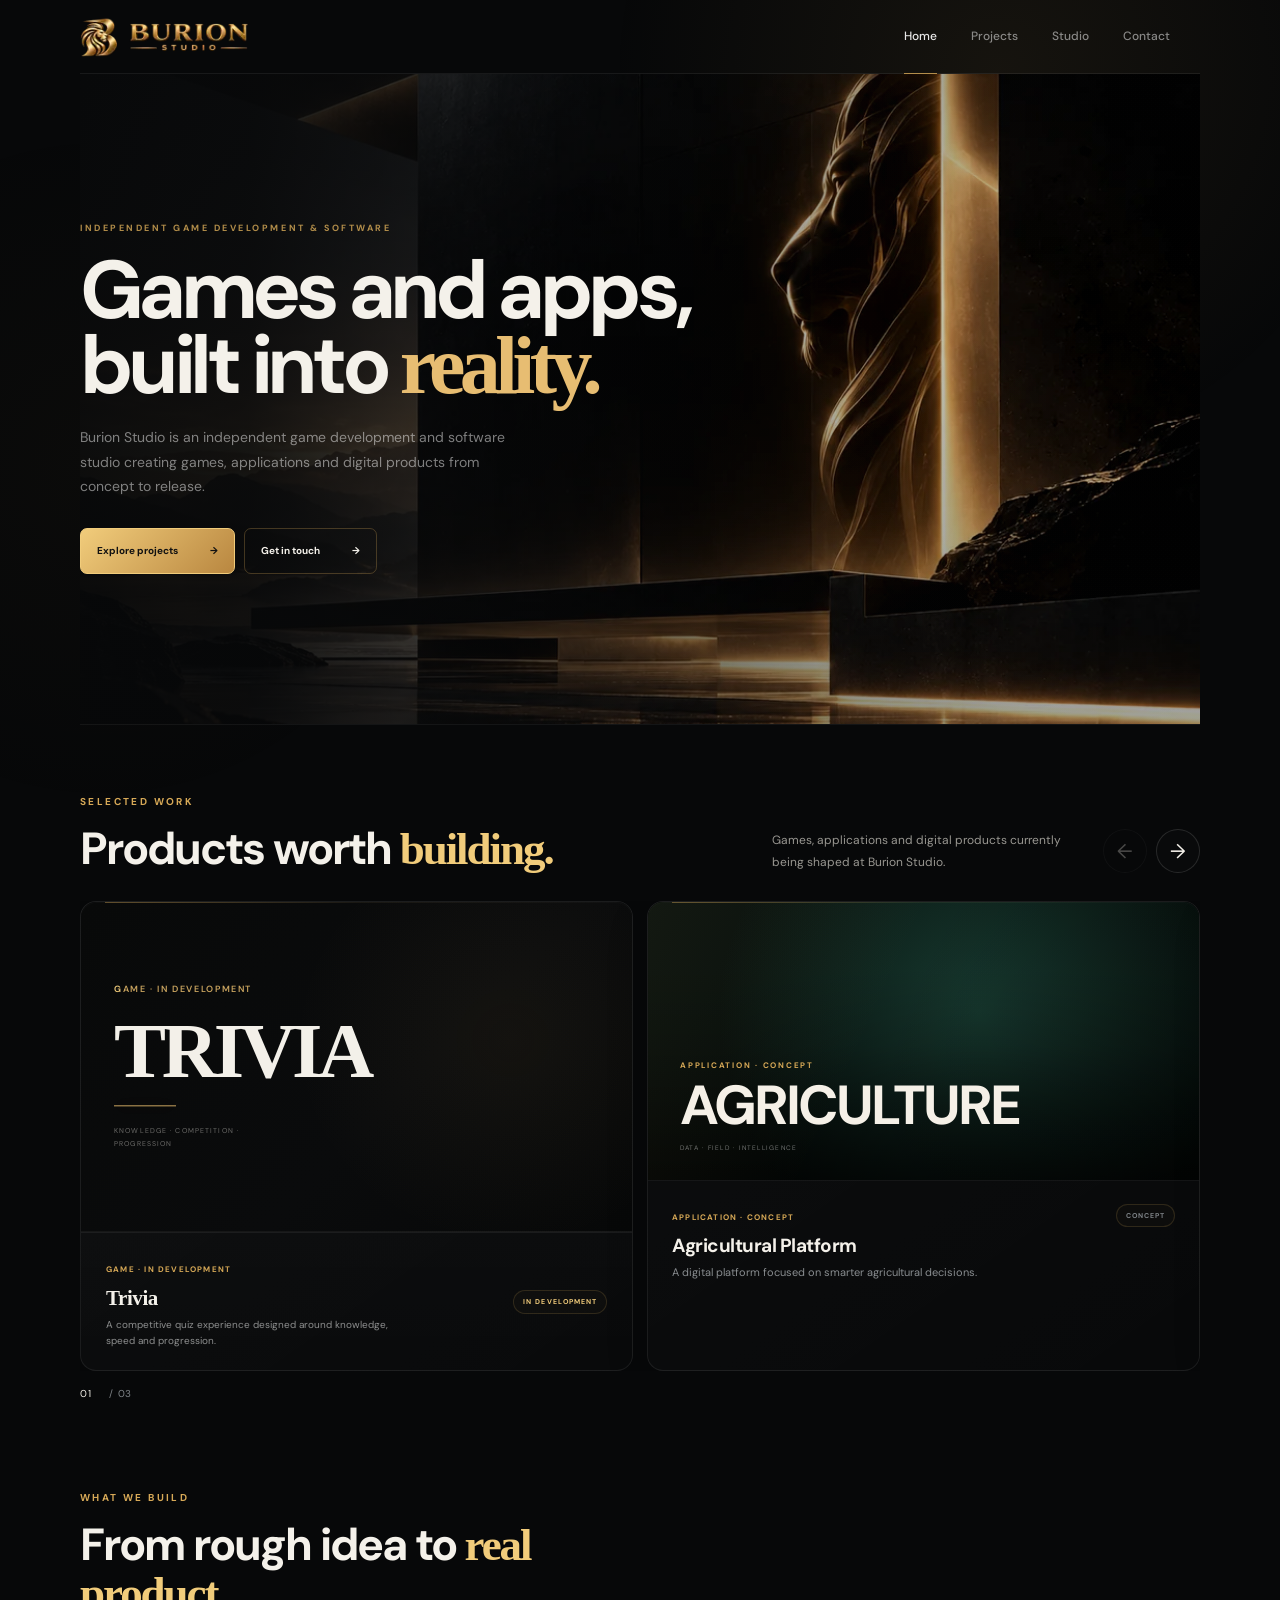
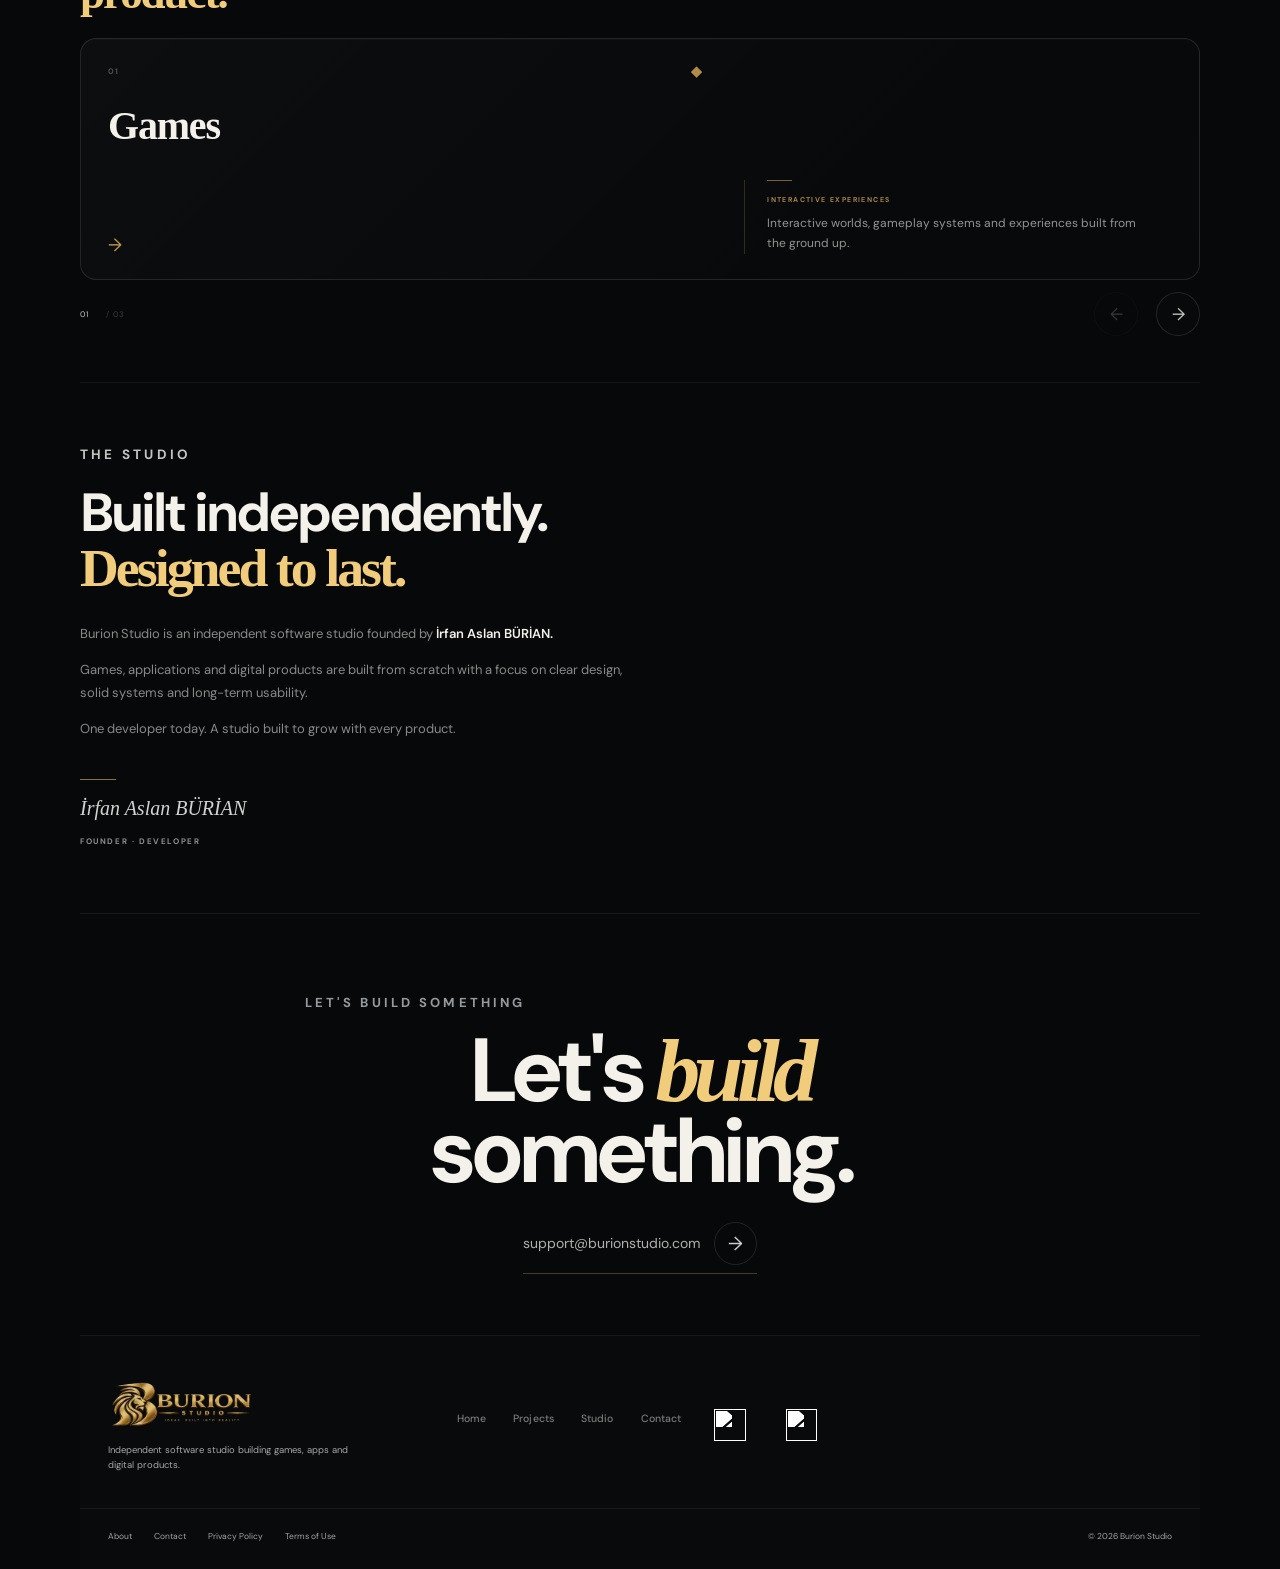
==== commit e7867787: "Use transparent monochrome Instagram SVG" ====
--- a/index.html
+++ b/index.html
@@ -73,4 +73,4 @@
  .button{gap:24px;padding-inline:15px}
 }
 @media(prefers-reduced-motion:reduce){html{scroll-behavior:auto}}
-</style><link rel="canonical" href="https://burionstudio.com/"><link rel="preload" href="css/site.css?v=20261020-29" as="style"><link rel="stylesheet" href="css/site.css?v=20260929-24"><link rel="preload" as="image" media="(max-width:800px)" imagesrcset="assets/brand/burion-hero-mobile-480.webp 480w, assets/brand/burion-hero-mobile-768.webp 768w, assets/brand/burion-hero-mobile-1080.webp 1080w" imagesizes="100vw" type="image/webp" fetchpriority="high"><link rel="preload" as="image" media="(min-width:801px)" href="assets/brand/burion-hero-mobile-1080.webp" type="image/webp" fetchpriority="high"><link rel="icon" type="image/png" href="assets/brand/burion-favicon.png"><link rel="apple-touch-icon" href="assets/brand/burion-app-icon.png"><script defer src="script.js"></script><script type="application/ld+json">{"@context":"https://schema.org","@graph":[{"@type":"Organization","name":"Burion Studio","url":"https://burionstudio.com/","description":"Burion Studio is an independent game development and software studio creating games, applications and digital products from concept to release.","logo":"https://burionstudio.com/assets/brand/burion-logo-horizontal-192.webp","email":"support@burionstudio.com","contactPoint":{"@type":"ContactPoint","contactType":"customer support","email":"support@burionstudio.com"},"founder":{"@type":"Person","name":"İrfan Aslan BÜRİAN"}},{"@type":"WebSite","name":"Burion Studio","url":"https://burionstudio.com/"}]}</script><title>Burion Studio | Game Development, Apps &amp; Digital Products</title></head><body><a class="skip-link" href="#main-content">Skip to content</a><div class="site-shell"><header class="site-header"><a href="#home" class="site-logo" aria-label="Burion Studio home"><img src="assets/brand/burion-logo-horizontal-192.webp" srcset="assets/brand/burion-logo-horizontal-192.webp 1x" sizes="175px" alt="Burion Studio" width="192" height="71"></a><nav class="desktop-nav" aria-label="Primary navigation"><a href="#home" class="nav-link active">Home</a><a href="#projects" class="nav-link">Projects</a><a href="#studio" class="nav-link">Studio</a><a href="#contact" class="nav-link">Contact</a></nav><div class="header-actions"><button class="menu-button" type="button" aria-label="Open menu" aria-expanded="false" aria-controls="mobileMenu"><span></span><span></span><span></span></button></div></header><div class="mobile-menu" id="mobileMenu" hidden><nav class="mobile-nav" aria-label="Mobile navigation"><a href="#home">Home</a><a href="#projects">Projects</a><a href="#studio">Studio</a><a href="#contact">Contact</a></nav></div><main id="main-content"><section id="home" class="hero redesign-hero"><div class="hero-content"><p class="eyebrow">INDEPENDENT GAME DEVELOPMENT &amp; SOFTWARE</p><h1>Games and apps, <br>built into <em>reality.</em></h1><p class="hero-description">Burion Studio is an independent game development and software studio creating games, applications and digital products from concept to release.</p><div class="hero-actions"><a href="#projects" class="button button-primary"><span>Explore projects</span><span>→</span></a><a href="#contact" class="button button-secondary"><span>Get in touch</span><span>→</span></a></div></div><div class="hero-visual"><div class="hero-image-frame"><picture><source media="(max-width:800px)" srcset="assets/brand/burion-hero-mobile-480.webp 480w, assets/brand/burion-hero-mobile-768.webp 768w, assets/brand/burion-hero-mobile-1080.webp 1080w" sizes="100vw" type="image/webp"><source srcset="assets/brand/burion-hero-mobile-1080.webp 1080w" sizes="(max-width:1200px) 55vw, 530px" type="image/webp"><img src="assets/brand/burion-hero-mobile-1080.webp" alt="Burion Studio lion" class="hero-image" width="1080" height="608" loading="eager" fetchpriority="high" decoding="async"></picture><div class="hero-image-overlay"></div></div></div></section><section id="projects" class="projects-section redesign-projects"><div class="section-heading projects-heading"><div><p class="eyebrow">SELECTED WORK</p><h2>Products worth <em>building.</em></h2></div><div class="projects-heading-side"><p class="section-description">Games, applications and digital products currently being shaped at Burion Studio.</p><div class="projects-controls" role="group" aria-label="Selected work navigation"><button type="button" class="projects-arrow projects-prev" aria-label="Previous project" disabled>←</button><button type="button" class="projects-arrow projects-next" aria-label="Next project">→</button></div></div></div><div class="projects-carousel" data-projects-carousel role="region" aria-label="Selected work projects"><div class="projects-track"><article class="project-card project-featured" aria-label="Trivia — project 1 of 3"><div class="project-image project-image-trivia"><div class="project-image-content"><span>GAME · IN DEVELOPMENT</span><strong>TRIVIA</strong><small>KNOWLEDGE · COMPETITION ·<br>PROGRESSION</small></div></div><div class="project-info redesign-project-info"><div><span class="project-category">GAME · IN DEVELOPMENT</span><h3>Trivia</h3><p>A competitive quiz experience designed around knowledge, speed and progression.</p></div><span class="project-status">IN DEVELOPMENT</span></div></article><article class="project-card" aria-label="Agricultural Platform — project 2 of 3"><div class="project-image project-image-agriculture"><div class="project-image-content"><span>APPLICATION · CONCEPT</span><strong>AGRICULTURE</strong><small>DATA · FIELD · INTELLIGENCE</small></div><div class="agri-ui" aria-hidden="true"><div class="agri-sidebar"><i></i><i></i><i></i><i></i></div><div class="agri-map"><b></b><b></b><b></b><b></b></div></div></div><div class="project-info"><div><span class="project-category">APPLICATION · CONCEPT</span><h3>Agricultural Platform</h3><p>A digital platform focused on smarter agricultural decisions.</p></div><span class="project-status">CONCEPT</span></div></article><article class="project-card project-next" aria-label="More products are coming — project 3 of 3"><div class="project-image project-image-next"><div class="project-next-mark"><span>03</span><strong>MORE<br><em>TO COME.</em></strong><small>NEW PRODUCTS · IN DEVELOPMENT</small></div><div class="project-next-ring" aria-hidden="true"></div></div><div class="project-info"><div><span class="project-category">BURION STUDIO</span><h3>More products are coming.</h3><p>New games and digital products are taking shape behind the scenes.</p></div><span class="project-status">COMING SOON</span></div></article></div></div><div class="projects-pagination" aria-hidden="true"><span class="projects-pagination-current">01</span><span class="projects-pagination-line"><i></i></span><span>02</span><span class="projects-pagination-line"><i></i></span><span>03</span></div></section><section class="build-section redesign-build"><div class="section-heading"><div><p class="eyebrow">WHAT WE BUILD</p><h2>From rough idea to <em>real product.</em></h2></div></div><div class="build-carousel" data-build-carousel role="region" aria-label="What we build"><div class="build-track"><article class="build-slide" aria-label="Games — capability 1 of 3"><div class="build-slide-main"><div class="build-slide-top"><span class="build-slide-index">01</span><span class="build-slide-symbol" aria-hidden="true">◆</span></div><h3>Games</h3><span class="build-slide-arrow" aria-hidden="true">→</span></div><div class="build-slide-copy"><span>INTERACTIVE EXPERIENCES</span><p>Interactive worlds, gameplay systems and experiences built from the ground up.</p></div></article><article class="build-slide" aria-label="Applications — capability 2 of 3"><div class="build-slide-main"><div class="build-slide-top"><span class="build-slide-index">02</span><span class="build-slide-symbol" aria-hidden="true">◇</span></div><h3>Applications</h3><span class="build-slide-arrow" aria-hidden="true">→</span></div><div class="build-slide-copy"><span>DIGITAL SOLUTIONS</span><p>Useful digital products designed around real problems and real people.</p></div></article><article class="build-slide" aria-label="Digital Products — capability 3 of 3"><div class="build-slide-main"><div class="build-slide-top"><span class="build-slide-index">03</span><span class="build-slide-symbol" aria-hidden="true">&lt;/&gt;</span></div><h3>Digital Products</h3><span class="build-slide-arrow" aria-hidden="true">→</span></div><div class="build-slide-copy"><span>WEB · PLATFORMS · EXPERIENCES</span><p>Websites, platforms and experiences when ideas need a place to live.</p></div></article></div><div class="build-carousel-controls"><div class="build-pagination"><span class="build-pagination-current">01</span></div><div class="build-arrows"><button type="button" class="build-arrow build-prev" aria-label="Previous capability" disabled>←</button><button type="button" class="build-arrow build-next" aria-label="Next capability">→</button></div></div></div></section><section id="studio" class="about-section redesign-about"><div class="about-content"><p class="eyebrow">THE STUDIO</p><h2>Built independently.<br><em>Designed to last.</em></h2><p>Burion Studio is an independent software studio founded by <strong>İrfan Aslan BÜRİAN.</strong></p><p>Games, applications and digital products are built from scratch with a focus on clear design, solid systems and long-term usability.</p><p>One developer today. A studio built to grow with every product.</p><div class="signature">İrfan Aslan BÜRİAN</div><span class="about-role">FOUNDER · DEVELOPER</span></div></section><section id="contact" class="contact-section redesign-contact"><div class="contact-heading"><p class="eyebrow">LET'S BUILD SOMETHING</p><h2>Let's <em>build</em><br>something.</h2><a href="mailto:support@burionstudio.com" class="contact-email" aria-label="Email Burion Studio">support@burionstudio.com <span aria-hidden="true">→</span></a></div></section></main><footer class="site-footer"><div class="footer-main"><div class="footer-brand"><img src="assets/brand/burion-logo-gold-192.webp" srcset="assets/brand/burion-logo-gold-192.webp 1x" sizes="148px" alt="Burion Studio" width="192" height="47" loading="lazy" fetchpriority="low" decoding="async"><p>Independent software studio building games, apps and digital products.</p></div><nav class="footer-nav" aria-label="Footer navigation"><a href="#home">Home</a><a href="#projects">Projects</a><a href="#studio">Studio</a><a href="#contact">Contact</a><a class="footer-social" href="https://www.instagram.com/burionstudio/" target="_blank" rel="noopener noreferrer" aria-label="Burion Studio on Instagram"><img class="footer-social-icon footer-social-icon-instagram" src="https://upload.wikimedia.org/wikipedia/commons/9/95/Instagram_logo_2022.svg" alt="" aria-hidden="true" width="24" height="24" loading="lazy" decoding="async" referrerpolicy="no-referrer"></a><a class="footer-social" href="https://www.threads.com/@burionstudio" target="_blank" rel="noopener noreferrer" aria-label="Burion Studio on Threads"><img class="footer-social-icon footer-social-icon-threads" src="https://upload.wikimedia.org/wikipedia/commons/e/e6/Threads_2026_logo.svg" alt="" aria-hidden="true" width="15" height="17" loading="lazy" decoding="async" referrerpolicy="no-referrer"></a></nav><div class="footer-social-wrap"><a class="footer-social" href="https://www.instagram.com/burionstudio/" target="_blank" rel="noopener noreferrer" aria-label="Burion Studio on Instagram"><img class="footer-social-icon footer-social-icon-instagram" src="https://upload.wikimedia.org/wikipedia/commons/9/95/Instagram_logo_2022.svg" alt="" aria-hidden="true" width="24" height="24" loading="lazy" decoding="async" referrerpolicy="no-referrer"></a><a class="footer-social" href="https://www.threads.com/@burionstudio" target="_blank" rel="noopener noreferrer" aria-label="Burion Studio on Threads"><img class="footer-social-icon footer-social-icon-threads" src="https://upload.wikimedia.org/wikipedia/commons/e/e6/Threads_2026_logo.svg" alt="" aria-hidden="true" width="15" height="17" loading="lazy" decoding="async" referrerpolicy="no-referrer"></a></div></div><div class="footer-bottom"><div class="footer-legal"><a href="/about">About</a><a href="/contact">Contact</a><a href="/privacy">Privacy Policy</a><a href="/terms">Terms of Use</a></div><span class="copyright">© 2026 Burion Studio</span></div></footer></div></body></html>+</style><link rel="canonical" href="https://burionstudio.com/"><link rel="preload" href="css/site.css?v=20261020-29" as="style"><link rel="stylesheet" href="css/site.css?v=20260929-24"><link rel="preload" as="image" media="(max-width:800px)" imagesrcset="assets/brand/burion-hero-mobile-480.webp 480w, assets/brand/burion-hero-mobile-768.webp 768w, assets/brand/burion-hero-mobile-1080.webp 1080w" imagesizes="100vw" type="image/webp" fetchpriority="high"><link rel="preload" as="image" media="(min-width:801px)" href="assets/brand/burion-hero-mobile-1080.webp" type="image/webp" fetchpriority="high"><link rel="icon" type="image/png" href="assets/brand/burion-favicon.png"><link rel="apple-touch-icon" href="assets/brand/burion-app-icon.png"><script defer src="script.js"></script><script type="application/ld+json">{"@context":"https://schema.org","@graph":[{"@type":"Organization","name":"Burion Studio","url":"https://burionstudio.com/","description":"Burion Studio is an independent game development and software studio creating games, applications and digital products from concept to release.","logo":"https://burionstudio.com/assets/brand/burion-logo-horizontal-192.webp","email":"support@burionstudio.com","contactPoint":{"@type":"ContactPoint","contactType":"customer support","email":"support@burionstudio.com"},"founder":{"@type":"Person","name":"İrfan Aslan BÜRİAN"}},{"@type":"WebSite","name":"Burion Studio","url":"https://burionstudio.com/"}]}</script><title>Burion Studio | Game Development, Apps &amp; Digital Products</title></head><body><a class="skip-link" href="#main-content">Skip to content</a><div class="site-shell"><header class="site-header"><a href="#home" class="site-logo" aria-label="Burion Studio home"><img src="assets/brand/burion-logo-horizontal-192.webp" srcset="assets/brand/burion-logo-horizontal-192.webp 1x" sizes="175px" alt="Burion Studio" width="192" height="71"></a><nav class="desktop-nav" aria-label="Primary navigation"><a href="#home" class="nav-link active">Home</a><a href="#projects" class="nav-link">Projects</a><a href="#studio" class="nav-link">Studio</a><a href="#contact" class="nav-link">Contact</a></nav><div class="header-actions"><button class="menu-button" type="button" aria-label="Open menu" aria-expanded="false" aria-controls="mobileMenu"><span></span><span></span><span></span></button></div></header><div class="mobile-menu" id="mobileMenu" hidden><nav class="mobile-nav" aria-label="Mobile navigation"><a href="#home">Home</a><a href="#projects">Projects</a><a href="#studio">Studio</a><a href="#contact">Contact</a></nav></div><main id="main-content"><section id="home" class="hero redesign-hero"><div class="hero-content"><p class="eyebrow">INDEPENDENT GAME DEVELOPMENT &amp; SOFTWARE</p><h1>Games and apps, <br>built into <em>reality.</em></h1><p class="hero-description">Burion Studio is an independent game development and software studio creating games, applications and digital products from concept to release.</p><div class="hero-actions"><a href="#projects" class="button button-primary"><span>Explore projects</span><span>→</span></a><a href="#contact" class="button button-secondary"><span>Get in touch</span><span>→</span></a></div></div><div class="hero-visual"><div class="hero-image-frame"><picture><source media="(max-width:800px)" srcset="assets/brand/burion-hero-mobile-480.webp 480w, assets/brand/burion-hero-mobile-768.webp 768w, assets/brand/burion-hero-mobile-1080.webp 1080w" sizes="100vw" type="image/webp"><source srcset="assets/brand/burion-hero-mobile-1080.webp 1080w" sizes="(max-width:1200px) 55vw, 530px" type="image/webp"><img src="assets/brand/burion-hero-mobile-1080.webp" alt="Burion Studio lion" class="hero-image" width="1080" height="608" loading="eager" fetchpriority="high" decoding="async"></picture><div class="hero-image-overlay"></div></div></div></section><section id="projects" class="projects-section redesign-projects"><div class="section-heading projects-heading"><div><p class="eyebrow">SELECTED WORK</p><h2>Products worth <em>building.</em></h2></div><div class="projects-heading-side"><p class="section-description">Games, applications and digital products currently being shaped at Burion Studio.</p><div class="projects-controls" role="group" aria-label="Selected work navigation"><button type="button" class="projects-arrow projects-prev" aria-label="Previous project" disabled>←</button><button type="button" class="projects-arrow projects-next" aria-label="Next project">→</button></div></div></div><div class="projects-carousel" data-projects-carousel role="region" aria-label="Selected work projects"><div class="projects-track"><article class="project-card project-featured" aria-label="Trivia — project 1 of 3"><div class="project-image project-image-trivia"><div class="project-image-content"><span>GAME · IN DEVELOPMENT</span><strong>TRIVIA</strong><small>KNOWLEDGE · COMPETITION ·<br>PROGRESSION</small></div></div><div class="project-info redesign-project-info"><div><span class="project-category">GAME · IN DEVELOPMENT</span><h3>Trivia</h3><p>A competitive quiz experience designed around knowledge, speed and progression.</p></div><span class="project-status">IN DEVELOPMENT</span></div></article><article class="project-card" aria-label="Agricultural Platform — project 2 of 3"><div class="project-image project-image-agriculture"><div class="project-image-content"><span>APPLICATION · CONCEPT</span><strong>AGRICULTURE</strong><small>DATA · FIELD · INTELLIGENCE</small></div><div class="agri-ui" aria-hidden="true"><div class="agri-sidebar"><i></i><i></i><i></i><i></i></div><div class="agri-map"><b></b><b></b><b></b><b></b></div></div></div><div class="project-info"><div><span class="project-category">APPLICATION · CONCEPT</span><h3>Agricultural Platform</h3><p>A digital platform focused on smarter agricultural decisions.</p></div><span class="project-status">CONCEPT</span></div></article><article class="project-card project-next" aria-label="More products are coming — project 3 of 3"><div class="project-image project-image-next"><div class="project-next-mark"><span>03</span><strong>MORE<br><em>TO COME.</em></strong><small>NEW PRODUCTS · IN DEVELOPMENT</small></div><div class="project-next-ring" aria-hidden="true"></div></div><div class="project-info"><div><span class="project-category">BURION STUDIO</span><h3>More products are coming.</h3><p>New games and digital products are taking shape behind the scenes.</p></div><span class="project-status">COMING SOON</span></div></article></div></div><div class="projects-pagination" aria-hidden="true"><span class="projects-pagination-current">01</span><span class="projects-pagination-line"><i></i></span><span>02</span><span class="projects-pagination-line"><i></i></span><span>03</span></div></section><section class="build-section redesign-build"><div class="section-heading"><div><p class="eyebrow">WHAT WE BUILD</p><h2>From rough idea to <em>real product.</em></h2></div></div><div class="build-carousel" data-build-carousel role="region" aria-label="What we build"><div class="build-track"><article class="build-slide" aria-label="Games — capability 1 of 3"><div class="build-slide-main"><div class="build-slide-top"><span class="build-slide-index">01</span><span class="build-slide-symbol" aria-hidden="true">◆</span></div><h3>Games</h3><span class="build-slide-arrow" aria-hidden="true">→</span></div><div class="build-slide-copy"><span>INTERACTIVE EXPERIENCES</span><p>Interactive worlds, gameplay systems and experiences built from the ground up.</p></div></article><article class="build-slide" aria-label="Applications — capability 2 of 3"><div class="build-slide-main"><div class="build-slide-top"><span class="build-slide-index">02</span><span class="build-slide-symbol" aria-hidden="true">◇</span></div><h3>Applications</h3><span class="build-slide-arrow" aria-hidden="true">→</span></div><div class="build-slide-copy"><span>DIGITAL SOLUTIONS</span><p>Useful digital products designed around real problems and real people.</p></div></article><article class="build-slide" aria-label="Digital Products — capability 3 of 3"><div class="build-slide-main"><div class="build-slide-top"><span class="build-slide-index">03</span><span class="build-slide-symbol" aria-hidden="true">&lt;/&gt;</span></div><h3>Digital Products</h3><span class="build-slide-arrow" aria-hidden="true">→</span></div><div class="build-slide-copy"><span>WEB · PLATFORMS · EXPERIENCES</span><p>Websites, platforms and experiences when ideas need a place to live.</p></div></article></div><div class="build-carousel-controls"><div class="build-pagination"><span class="build-pagination-current">01</span></div><div class="build-arrows"><button type="button" class="build-arrow build-prev" aria-label="Previous capability" disabled>←</button><button type="button" class="build-arrow build-next" aria-label="Next capability">→</button></div></div></div></section><section id="studio" class="about-section redesign-about"><div class="about-content"><p class="eyebrow">THE STUDIO</p><h2>Built independently.<br><em>Designed to last.</em></h2><p>Burion Studio is an independent software studio founded by <strong>İrfan Aslan BÜRİAN.</strong></p><p>Games, applications and digital products are built from scratch with a focus on clear design, solid systems and long-term usability.</p><p>One developer today. A studio built to grow with every product.</p><div class="signature">İrfan Aslan BÜRİAN</div><span class="about-role">FOUNDER · DEVELOPER</span></div></section><section id="contact" class="contact-section redesign-contact"><div class="contact-heading"><p class="eyebrow">LET'S BUILD SOMETHING</p><h2>Let's <em>build</em><br>something.</h2><a href="mailto:support@burionstudio.com" class="contact-email" aria-label="Email Burion Studio">support@burionstudio.com <span aria-hidden="true">→</span></a></div></section></main><footer class="site-footer"><div class="footer-main"><div class="footer-brand"><img src="assets/brand/burion-logo-gold-192.webp" srcset="assets/brand/burion-logo-gold-192.webp 1x" sizes="148px" alt="Burion Studio" width="192" height="47" loading="lazy" fetchpriority="low" decoding="async"><p>Independent software studio building games, apps and digital products.</p></div><nav class="footer-nav" aria-label="Footer navigation"><a href="#home">Home</a><a href="#projects">Projects</a><a href="#studio">Studio</a><a href="#contact">Contact</a><a class="footer-social" href="https://www.instagram.com/burionstudio/" target="_blank" rel="noopener noreferrer" aria-label="Burion Studio on Instagram"><img class="footer-social-icon footer-social-icon-instagram" src="https://cdn.simpleicons.org/instagram/ffffff" alt="" aria-hidden="true" width="24" height="24" loading="lazy" decoding="async" referrerpolicy="no-referrer"></a><a class="footer-social" href="https://www.threads.com/@burionstudio" target="_blank" rel="noopener noreferrer" aria-label="Burion Studio on Threads"><img class="footer-social-icon footer-social-icon-threads" src="https://upload.wikimedia.org/wikipedia/commons/e/e6/Threads_2026_logo.svg" alt="" aria-hidden="true" width="15" height="17" loading="lazy" decoding="async" referrerpolicy="no-referrer"></a></nav><div class="footer-social-wrap"><a class="footer-social" href="https://www.instagram.com/burionstudio/" target="_blank" rel="noopener noreferrer" aria-label="Burion Studio on Instagram"><img class="footer-social-icon footer-social-icon-instagram" src="https://cdn.simpleicons.org/instagram/ffffff" alt="" aria-hidden="true" width="24" height="24" loading="lazy" decoding="async" referrerpolicy="no-referrer"></a><a class="footer-social" href="https://www.threads.com/@burionstudio" target="_blank" rel="noopener noreferrer" aria-label="Burion Studio on Threads"><img class="footer-social-icon footer-social-icon-threads" src="https://upload.wikimedia.org/wikipedia/commons/e/e6/Threads_2026_logo.svg" alt="" aria-hidden="true" width="15" height="17" loading="lazy" decoding="async" referrerpolicy="no-referrer"></a></div></div><div class="footer-bottom"><div class="footer-legal"><a href="/about">About</a><a href="/contact">Contact</a><a href="/privacy">Privacy Policy</a><a href="/terms">Terms of Use</a></div><span class="copyright">© 2026 Burion Studio</span></div></footer></div></body></html>
--- a/css/site.css
+++ b/css/site.css
@@ -622,3 +622,7 @@
     height:22px!important;
   }
 }
+
+
+/* Official Instagram SVG glyph: match the monochrome white footer treatment. */
+.footer-social-icon-instagram{filter:brightness(0) invert(1)!important;}
--- a/css/site.css
+++ b/css/site.css
@@ -622,3 +622,7 @@
     height:22px!important;
   }
 }
+
+
+/* Official Instagram SVG glyph: match the monochrome white footer treatment. */
+.footer-social-icon-instagram{filter:brightness(0) invert(1)!important;}
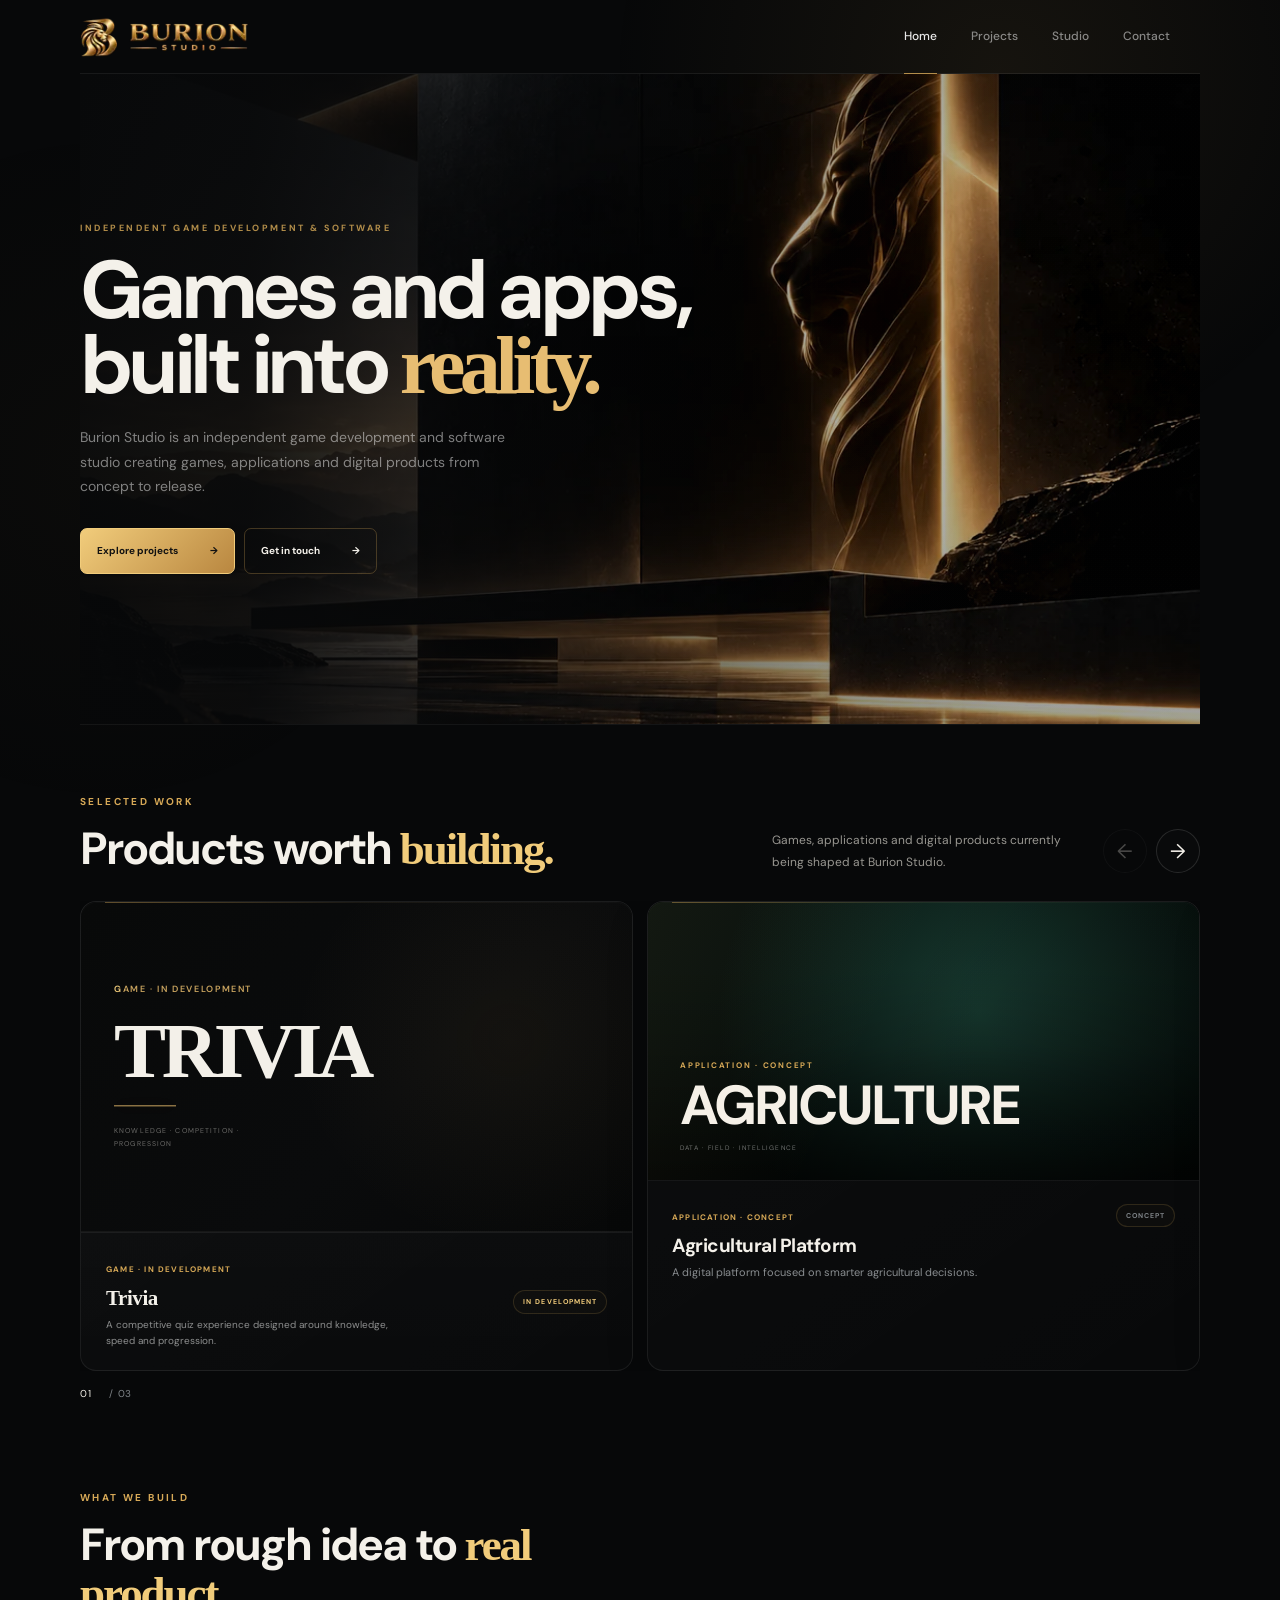
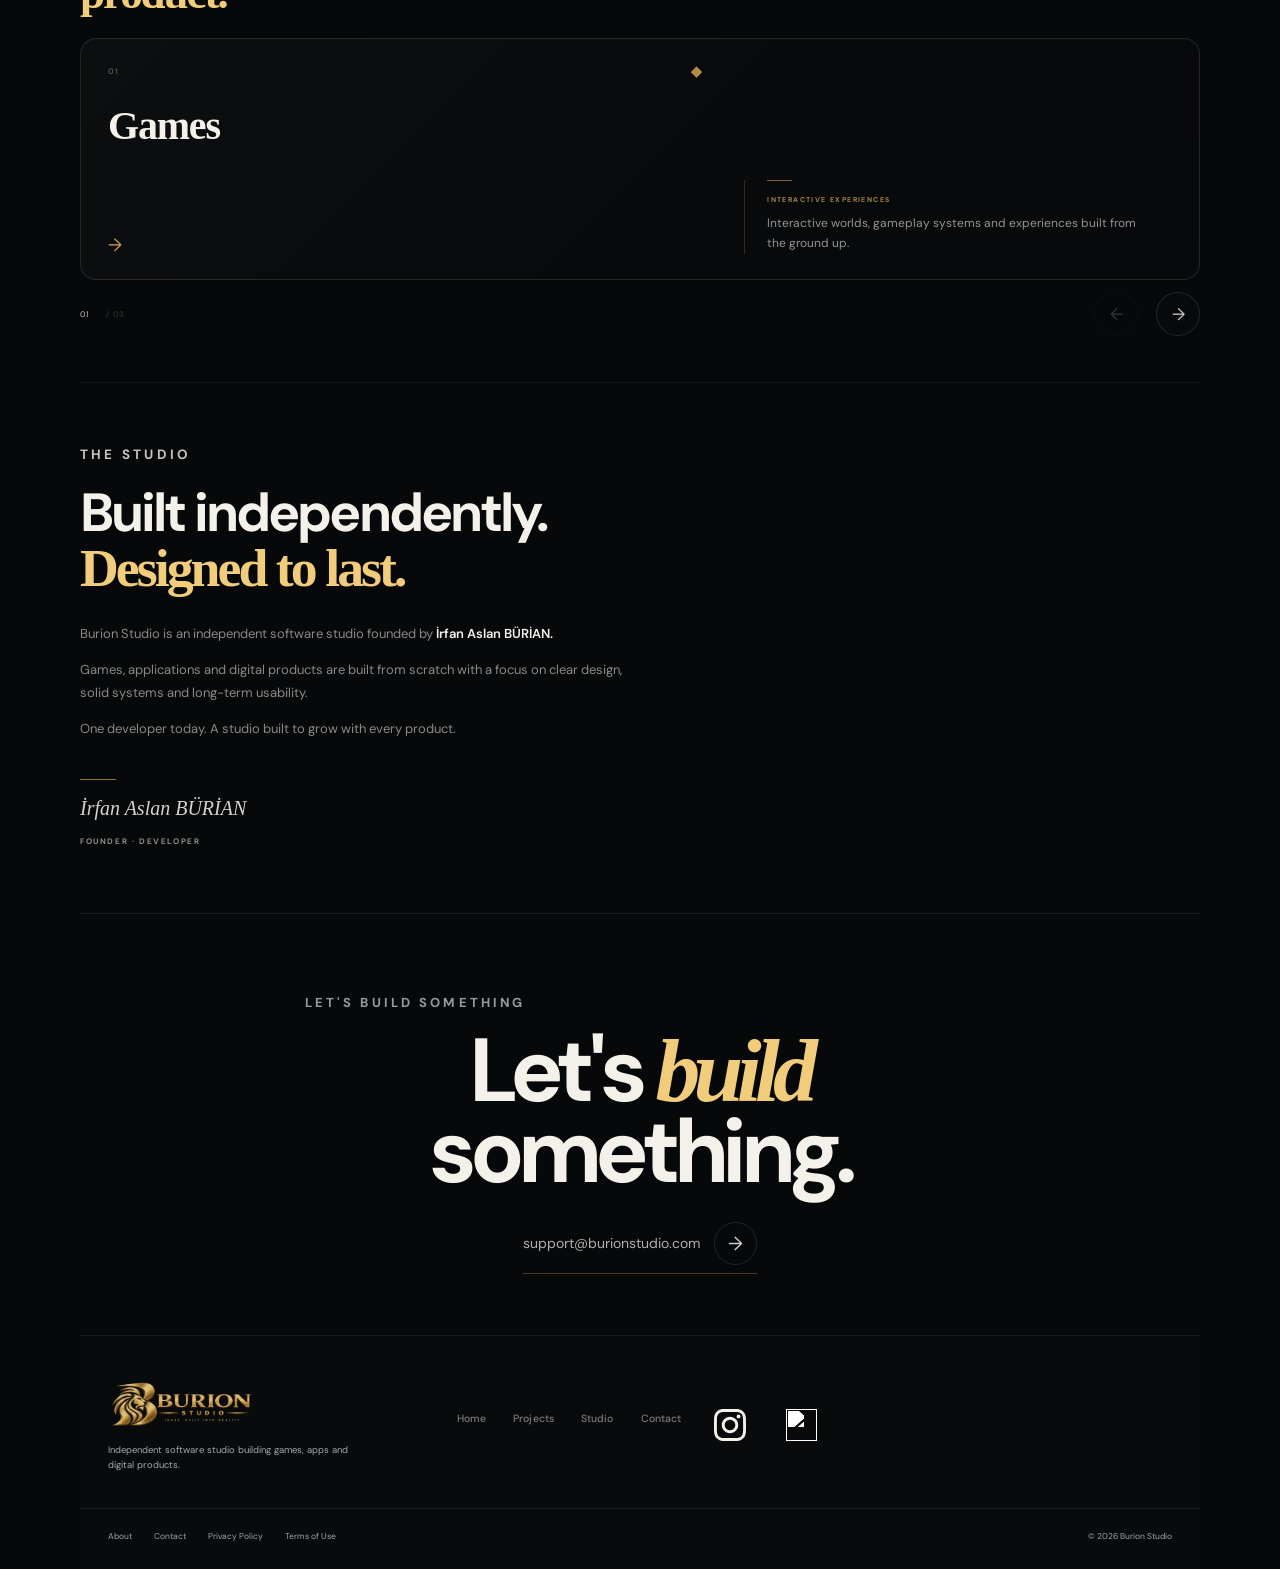
==== commit 0325a428: "Embed Instagram glyph and refresh CSS cache key" ====
--- a/index.html
+++ b/index.html
@@ -73,4 +73,4 @@
  .button{gap:24px;padding-inline:15px}
 }
 @media(prefers-reduced-motion:reduce){html{scroll-behavior:auto}}
-</style><link rel="canonical" href="https://burionstudio.com/"><link rel="preload" href="css/site.css?v=20261020-29" as="style"><link rel="stylesheet" href="css/site.css?v=20260929-24"><link rel="preload" as="image" media="(max-width:800px)" imagesrcset="assets/brand/burion-hero-mobile-480.webp 480w, assets/brand/burion-hero-mobile-768.webp 768w, assets/brand/burion-hero-mobile-1080.webp 1080w" imagesizes="100vw" type="image/webp" fetchpriority="high"><link rel="preload" as="image" media="(min-width:801px)" href="assets/brand/burion-hero-mobile-1080.webp" type="image/webp" fetchpriority="high"><link rel="icon" type="image/png" href="assets/brand/burion-favicon.png"><link rel="apple-touch-icon" href="assets/brand/burion-app-icon.png"><script defer src="script.js"></script><script type="application/ld+json">{"@context":"https://schema.org","@graph":[{"@type":"Organization","name":"Burion Studio","url":"https://burionstudio.com/","description":"Burion Studio is an independent game development and software studio creating games, applications and digital products from concept to release.","logo":"https://burionstudio.com/assets/brand/burion-logo-horizontal-192.webp","email":"support@burionstudio.com","contactPoint":{"@type":"ContactPoint","contactType":"customer support","email":"support@burionstudio.com"},"founder":{"@type":"Person","name":"İrfan Aslan BÜRİAN"}},{"@type":"WebSite","name":"Burion Studio","url":"https://burionstudio.com/"}]}</script><title>Burion Studio | Game Development, Apps &amp; Digital Products</title></head><body><a class="skip-link" href="#main-content">Skip to content</a><div class="site-shell"><header class="site-header"><a href="#home" class="site-logo" aria-label="Burion Studio home"><img src="assets/brand/burion-logo-horizontal-192.webp" srcset="assets/brand/burion-logo-horizontal-192.webp 1x" sizes="175px" alt="Burion Studio" width="192" height="71"></a><nav class="desktop-nav" aria-label="Primary navigation"><a href="#home" class="nav-link active">Home</a><a href="#projects" class="nav-link">Projects</a><a href="#studio" class="nav-link">Studio</a><a href="#contact" class="nav-link">Contact</a></nav><div class="header-actions"><button class="menu-button" type="button" aria-label="Open menu" aria-expanded="false" aria-controls="mobileMenu"><span></span><span></span><span></span></button></div></header><div class="mobile-menu" id="mobileMenu" hidden><nav class="mobile-nav" aria-label="Mobile navigation"><a href="#home">Home</a><a href="#projects">Projects</a><a href="#studio">Studio</a><a href="#contact">Contact</a></nav></div><main id="main-content"><section id="home" class="hero redesign-hero"><div class="hero-content"><p class="eyebrow">INDEPENDENT GAME DEVELOPMENT &amp; SOFTWARE</p><h1>Games and apps, <br>built into <em>reality.</em></h1><p class="hero-description">Burion Studio is an independent game development and software studio creating games, applications and digital products from concept to release.</p><div class="hero-actions"><a href="#projects" class="button button-primary"><span>Explore projects</span><span>→</span></a><a href="#contact" class="button button-secondary"><span>Get in touch</span><span>→</span></a></div></div><div class="hero-visual"><div class="hero-image-frame"><picture><source media="(max-width:800px)" srcset="assets/brand/burion-hero-mobile-480.webp 480w, assets/brand/burion-hero-mobile-768.webp 768w, assets/brand/burion-hero-mobile-1080.webp 1080w" sizes="100vw" type="image/webp"><source srcset="assets/brand/burion-hero-mobile-1080.webp 1080w" sizes="(max-width:1200px) 55vw, 530px" type="image/webp"><img src="assets/brand/burion-hero-mobile-1080.webp" alt="Burion Studio lion" class="hero-image" width="1080" height="608" loading="eager" fetchpriority="high" decoding="async"></picture><div class="hero-image-overlay"></div></div></div></section><section id="projects" class="projects-section redesign-projects"><div class="section-heading projects-heading"><div><p class="eyebrow">SELECTED WORK</p><h2>Products worth <em>building.</em></h2></div><div class="projects-heading-side"><p class="section-description">Games, applications and digital products currently being shaped at Burion Studio.</p><div class="projects-controls" role="group" aria-label="Selected work navigation"><button type="button" class="projects-arrow projects-prev" aria-label="Previous project" disabled>←</button><button type="button" class="projects-arrow projects-next" aria-label="Next project">→</button></div></div></div><div class="projects-carousel" data-projects-carousel role="region" aria-label="Selected work projects"><div class="projects-track"><article class="project-card project-featured" aria-label="Trivia — project 1 of 3"><div class="project-image project-image-trivia"><div class="project-image-content"><span>GAME · IN DEVELOPMENT</span><strong>TRIVIA</strong><small>KNOWLEDGE · COMPETITION ·<br>PROGRESSION</small></div></div><div class="project-info redesign-project-info"><div><span class="project-category">GAME · IN DEVELOPMENT</span><h3>Trivia</h3><p>A competitive quiz experience designed around knowledge, speed and progression.</p></div><span class="project-status">IN DEVELOPMENT</span></div></article><article class="project-card" aria-label="Agricultural Platform — project 2 of 3"><div class="project-image project-image-agriculture"><div class="project-image-content"><span>APPLICATION · CONCEPT</span><strong>AGRICULTURE</strong><small>DATA · FIELD · INTELLIGENCE</small></div><div class="agri-ui" aria-hidden="true"><div class="agri-sidebar"><i></i><i></i><i></i><i></i></div><div class="agri-map"><b></b><b></b><b></b><b></b></div></div></div><div class="project-info"><div><span class="project-category">APPLICATION · CONCEPT</span><h3>Agricultural Platform</h3><p>A digital platform focused on smarter agricultural decisions.</p></div><span class="project-status">CONCEPT</span></div></article><article class="project-card project-next" aria-label="More products are coming — project 3 of 3"><div class="project-image project-image-next"><div class="project-next-mark"><span>03</span><strong>MORE<br><em>TO COME.</em></strong><small>NEW PRODUCTS · IN DEVELOPMENT</small></div><div class="project-next-ring" aria-hidden="true"></div></div><div class="project-info"><div><span class="project-category">BURION STUDIO</span><h3>More products are coming.</h3><p>New games and digital products are taking shape behind the scenes.</p></div><span class="project-status">COMING SOON</span></div></article></div></div><div class="projects-pagination" aria-hidden="true"><span class="projects-pagination-current">01</span><span class="projects-pagination-line"><i></i></span><span>02</span><span class="projects-pagination-line"><i></i></span><span>03</span></div></section><section class="build-section redesign-build"><div class="section-heading"><div><p class="eyebrow">WHAT WE BUILD</p><h2>From rough idea to <em>real product.</em></h2></div></div><div class="build-carousel" data-build-carousel role="region" aria-label="What we build"><div class="build-track"><article class="build-slide" aria-label="Games — capability 1 of 3"><div class="build-slide-main"><div class="build-slide-top"><span class="build-slide-index">01</span><span class="build-slide-symbol" aria-hidden="true">◆</span></div><h3>Games</h3><span class="build-slide-arrow" aria-hidden="true">→</span></div><div class="build-slide-copy"><span>INTERACTIVE EXPERIENCES</span><p>Interactive worlds, gameplay systems and experiences built from the ground up.</p></div></article><article class="build-slide" aria-label="Applications — capability 2 of 3"><div class="build-slide-main"><div class="build-slide-top"><span class="build-slide-index">02</span><span class="build-slide-symbol" aria-hidden="true">◇</span></div><h3>Applications</h3><span class="build-slide-arrow" aria-hidden="true">→</span></div><div class="build-slide-copy"><span>DIGITAL SOLUTIONS</span><p>Useful digital products designed around real problems and real people.</p></div></article><article class="build-slide" aria-label="Digital Products — capability 3 of 3"><div class="build-slide-main"><div class="build-slide-top"><span class="build-slide-index">03</span><span class="build-slide-symbol" aria-hidden="true">&lt;/&gt;</span></div><h3>Digital Products</h3><span class="build-slide-arrow" aria-hidden="true">→</span></div><div class="build-slide-copy"><span>WEB · PLATFORMS · EXPERIENCES</span><p>Websites, platforms and experiences when ideas need a place to live.</p></div></article></div><div class="build-carousel-controls"><div class="build-pagination"><span class="build-pagination-current">01</span></div><div class="build-arrows"><button type="button" class="build-arrow build-prev" aria-label="Previous capability" disabled>←</button><button type="button" class="build-arrow build-next" aria-label="Next capability">→</button></div></div></div></section><section id="studio" class="about-section redesign-about"><div class="about-content"><p class="eyebrow">THE STUDIO</p><h2>Built independently.<br><em>Designed to last.</em></h2><p>Burion Studio is an independent software studio founded by <strong>İrfan Aslan BÜRİAN.</strong></p><p>Games, applications and digital products are built from scratch with a focus on clear design, solid systems and long-term usability.</p><p>One developer today. A studio built to grow with every product.</p><div class="signature">İrfan Aslan BÜRİAN</div><span class="about-role">FOUNDER · DEVELOPER</span></div></section><section id="contact" class="contact-section redesign-contact"><div class="contact-heading"><p class="eyebrow">LET'S BUILD SOMETHING</p><h2>Let's <em>build</em><br>something.</h2><a href="mailto:support@burionstudio.com" class="contact-email" aria-label="Email Burion Studio">support@burionstudio.com <span aria-hidden="true">→</span></a></div></section></main><footer class="site-footer"><div class="footer-main"><div class="footer-brand"><img src="assets/brand/burion-logo-gold-192.webp" srcset="assets/brand/burion-logo-gold-192.webp 1x" sizes="148px" alt="Burion Studio" width="192" height="47" loading="lazy" fetchpriority="low" decoding="async"><p>Independent software studio building games, apps and digital products.</p></div><nav class="footer-nav" aria-label="Footer navigation"><a href="#home">Home</a><a href="#projects">Projects</a><a href="#studio">Studio</a><a href="#contact">Contact</a><a class="footer-social" href="https://www.instagram.com/burionstudio/" target="_blank" rel="noopener noreferrer" aria-label="Burion Studio on Instagram"><img class="footer-social-icon footer-social-icon-instagram" src="https://cdn.simpleicons.org/instagram/ffffff" alt="" aria-hidden="true" width="24" height="24" loading="lazy" decoding="async" referrerpolicy="no-referrer"></a><a class="footer-social" href="https://www.threads.com/@burionstudio" target="_blank" rel="noopener noreferrer" aria-label="Burion Studio on Threads"><img class="footer-social-icon footer-social-icon-threads" src="https://upload.wikimedia.org/wikipedia/commons/e/e6/Threads_2026_logo.svg" alt="" aria-hidden="true" width="15" height="17" loading="lazy" decoding="async" referrerpolicy="no-referrer"></a></nav><div class="footer-social-wrap"><a class="footer-social" href="https://www.instagram.com/burionstudio/" target="_blank" rel="noopener noreferrer" aria-label="Burion Studio on Instagram"><img class="footer-social-icon footer-social-icon-instagram" src="https://cdn.simpleicons.org/instagram/ffffff" alt="" aria-hidden="true" width="24" height="24" loading="lazy" decoding="async" referrerpolicy="no-referrer"></a><a class="footer-social" href="https://www.threads.com/@burionstudio" target="_blank" rel="noopener noreferrer" aria-label="Burion Studio on Threads"><img class="footer-social-icon footer-social-icon-threads" src="https://upload.wikimedia.org/wikipedia/commons/e/e6/Threads_2026_logo.svg" alt="" aria-hidden="true" width="15" height="17" loading="lazy" decoding="async" referrerpolicy="no-referrer"></a></div></div><div class="footer-bottom"><div class="footer-legal"><a href="/about">About</a><a href="/contact">Contact</a><a href="/privacy">Privacy Policy</a><a href="/terms">Terms of Use</a></div><span class="copyright">© 2026 Burion Studio</span></div></footer></div></body></html>+</style><link rel="canonical" href="https://burionstudio.com/"><link rel="preload" href="css/site.css?v=20261025-31" as="style"><link rel="stylesheet" href="css/site.css?v=20261025-31"><link rel="preload" as="image" media="(max-width:800px)" imagesrcset="assets/brand/burion-hero-mobile-480.webp 480w, assets/brand/burion-hero-mobile-768.webp 768w, assets/brand/burion-hero-mobile-1080.webp 1080w" imagesizes="100vw" type="image/webp" fetchpriority="high"><link rel="preload" as="image" media="(min-width:801px)" href="assets/brand/burion-hero-mobile-1080.webp" type="image/webp" fetchpriority="high"><link rel="icon" type="image/png" href="assets/brand/burion-favicon.png"><link rel="apple-touch-icon" href="assets/brand/burion-app-icon.png"><script defer src="script.js"></script><script type="application/ld+json">{"@context":"https://schema.org","@graph":[{"@type":"Organization","name":"Burion Studio","url":"https://burionstudio.com/","description":"Burion Studio is an independent game development and software studio creating games, applications and digital products from concept to release.","logo":"https://burionstudio.com/assets/brand/burion-logo-horizontal-192.webp","email":"support@burionstudio.com","contactPoint":{"@type":"ContactPoint","contactType":"customer support","email":"support@burionstudio.com"},"founder":{"@type":"Person","name":"İrfan Aslan BÜRİAN"}},{"@type":"WebSite","name":"Burion Studio","url":"https://burionstudio.com/"}]}</script><title>Burion Studio | Game Development, Apps &amp; Digital Products</title></head><body><a class="skip-link" href="#main-content">Skip to content</a><div class="site-shell"><header class="site-header"><a href="#home" class="site-logo" aria-label="Burion Studio home"><img src="assets/brand/burion-logo-horizontal-192.webp" srcset="assets/brand/burion-logo-horizontal-192.webp 1x" sizes="175px" alt="Burion Studio" width="192" height="71"></a><nav class="desktop-nav" aria-label="Primary navigation"><a href="#home" class="nav-link active">Home</a><a href="#projects" class="nav-link">Projects</a><a href="#studio" class="nav-link">Studio</a><a href="#contact" class="nav-link">Contact</a></nav><div class="header-actions"><button class="menu-button" type="button" aria-label="Open menu" aria-expanded="false" aria-controls="mobileMenu"><span></span><span></span><span></span></button></div></header><div class="mobile-menu" id="mobileMenu" hidden><nav class="mobile-nav" aria-label="Mobile navigation"><a href="#home">Home</a><a href="#projects">Projects</a><a href="#studio">Studio</a><a href="#contact">Contact</a></nav></div><main id="main-content"><section id="home" class="hero redesign-hero"><div class="hero-content"><p class="eyebrow">INDEPENDENT GAME DEVELOPMENT &amp; SOFTWARE</p><h1>Games and apps, <br>built into <em>reality.</em></h1><p class="hero-description">Burion Studio is an independent game development and software studio creating games, applications and digital products from concept to release.</p><div class="hero-actions"><a href="#projects" class="button button-primary"><span>Explore projects</span><span>→</span></a><a href="#contact" class="button button-secondary"><span>Get in touch</span><span>→</span></a></div></div><div class="hero-visual"><div class="hero-image-frame"><picture><source media="(max-width:800px)" srcset="assets/brand/burion-hero-mobile-480.webp 480w, assets/brand/burion-hero-mobile-768.webp 768w, assets/brand/burion-hero-mobile-1080.webp 1080w" sizes="100vw" type="image/webp"><source srcset="assets/brand/burion-hero-mobile-1080.webp 1080w" sizes="(max-width:1200px) 55vw, 530px" type="image/webp"><img src="assets/brand/burion-hero-mobile-1080.webp" alt="Burion Studio lion" class="hero-image" width="1080" height="608" loading="eager" fetchpriority="high" decoding="async"></picture><div class="hero-image-overlay"></div></div></div></section><section id="projects" class="projects-section redesign-projects"><div class="section-heading projects-heading"><div><p class="eyebrow">SELECTED WORK</p><h2>Products worth <em>building.</em></h2></div><div class="projects-heading-side"><p class="section-description">Games, applications and digital products currently being shaped at Burion Studio.</p><div class="projects-controls" role="group" aria-label="Selected work navigation"><button type="button" class="projects-arrow projects-prev" aria-label="Previous project" disabled>←</button><button type="button" class="projects-arrow projects-next" aria-label="Next project">→</button></div></div></div><div class="projects-carousel" data-projects-carousel role="region" aria-label="Selected work projects"><div class="projects-track"><article class="project-card project-featured" aria-label="Trivia — project 1 of 3"><div class="project-image project-image-trivia"><div class="project-image-content"><span>GAME · IN DEVELOPMENT</span><strong>TRIVIA</strong><small>KNOWLEDGE · COMPETITION ·<br>PROGRESSION</small></div></div><div class="project-info redesign-project-info"><div><span class="project-category">GAME · IN DEVELOPMENT</span><h3>Trivia</h3><p>A competitive quiz experience designed around knowledge, speed and progression.</p></div><span class="project-status">IN DEVELOPMENT</span></div></article><article class="project-card" aria-label="Agricultural Platform — project 2 of 3"><div class="project-image project-image-agriculture"><div class="project-image-content"><span>APPLICATION · CONCEPT</span><strong>AGRICULTURE</strong><small>DATA · FIELD · INTELLIGENCE</small></div><div class="agri-ui" aria-hidden="true"><div class="agri-sidebar"><i></i><i></i><i></i><i></i></div><div class="agri-map"><b></b><b></b><b></b><b></b></div></div></div><div class="project-info"><div><span class="project-category">APPLICATION · CONCEPT</span><h3>Agricultural Platform</h3><p>A digital platform focused on smarter agricultural decisions.</p></div><span class="project-status">CONCEPT</span></div></article><article class="project-card project-next" aria-label="More products are coming — project 3 of 3"><div class="project-image project-image-next"><div class="project-next-mark"><span>03</span><strong>MORE<br><em>TO COME.</em></strong><small>NEW PRODUCTS · IN DEVELOPMENT</small></div><div class="project-next-ring" aria-hidden="true"></div></div><div class="project-info"><div><span class="project-category">BURION STUDIO</span><h3>More products are coming.</h3><p>New games and digital products are taking shape behind the scenes.</p></div><span class="project-status">COMING SOON</span></div></article></div></div><div class="projects-pagination" aria-hidden="true"><span class="projects-pagination-current">01</span><span class="projects-pagination-line"><i></i></span><span>02</span><span class="projects-pagination-line"><i></i></span><span>03</span></div></section><section class="build-section redesign-build"><div class="section-heading"><div><p class="eyebrow">WHAT WE BUILD</p><h2>From rough idea to <em>real product.</em></h2></div></div><div class="build-carousel" data-build-carousel role="region" aria-label="What we build"><div class="build-track"><article class="build-slide" aria-label="Games — capability 1 of 3"><div class="build-slide-main"><div class="build-slide-top"><span class="build-slide-index">01</span><span class="build-slide-symbol" aria-hidden="true">◆</span></div><h3>Games</h3><span class="build-slide-arrow" aria-hidden="true">→</span></div><div class="build-slide-copy"><span>INTERACTIVE EXPERIENCES</span><p>Interactive worlds, gameplay systems and experiences built from the ground up.</p></div></article><article class="build-slide" aria-label="Applications — capability 2 of 3"><div class="build-slide-main"><div class="build-slide-top"><span class="build-slide-index">02</span><span class="build-slide-symbol" aria-hidden="true">◇</span></div><h3>Applications</h3><span class="build-slide-arrow" aria-hidden="true">→</span></div><div class="build-slide-copy"><span>DIGITAL SOLUTIONS</span><p>Useful digital products designed around real problems and real people.</p></div></article><article class="build-slide" aria-label="Digital Products — capability 3 of 3"><div class="build-slide-main"><div class="build-slide-top"><span class="build-slide-index">03</span><span class="build-slide-symbol" aria-hidden="true">&lt;/&gt;</span></div><h3>Digital Products</h3><span class="build-slide-arrow" aria-hidden="true">→</span></div><div class="build-slide-copy"><span>WEB · PLATFORMS · EXPERIENCES</span><p>Websites, platforms and experiences when ideas need a place to live.</p></div></article></div><div class="build-carousel-controls"><div class="build-pagination"><span class="build-pagination-current">01</span></div><div class="build-arrows"><button type="button" class="build-arrow build-prev" aria-label="Previous capability" disabled>←</button><button type="button" class="build-arrow build-next" aria-label="Next capability">→</button></div></div></div></section><section id="studio" class="about-section redesign-about"><div class="about-content"><p class="eyebrow">THE STUDIO</p><h2>Built independently.<br><em>Designed to last.</em></h2><p>Burion Studio is an independent software studio founded by <strong>İrfan Aslan BÜRİAN.</strong></p><p>Games, applications and digital products are built from scratch with a focus on clear design, solid systems and long-term usability.</p><p>One developer today. A studio built to grow with every product.</p><div class="signature">İrfan Aslan BÜRİAN</div><span class="about-role">FOUNDER · DEVELOPER</span></div></section><section id="contact" class="contact-section redesign-contact"><div class="contact-heading"><p class="eyebrow">LET'S BUILD SOMETHING</p><h2>Let's <em>build</em><br>something.</h2><a href="mailto:support@burionstudio.com" class="contact-email" aria-label="Email Burion Studio">support@burionstudio.com <span aria-hidden="true">→</span></a></div></section></main><footer class="site-footer"><div class="footer-main"><div class="footer-brand"><img src="assets/brand/burion-logo-gold-192.webp" srcset="assets/brand/burion-logo-gold-192.webp 1x" sizes="148px" alt="Burion Studio" width="192" height="47" loading="lazy" fetchpriority="low" decoding="async"><p>Independent software studio building games, apps and digital products.</p></div><nav class="footer-nav" aria-label="Footer navigation"><a href="#home">Home</a><a href="#projects">Projects</a><a href="#studio">Studio</a><a href="#contact">Contact</a><a class="footer-social" href="https://www.instagram.com/burionstudio/" target="_blank" rel="noopener noreferrer" aria-label="Burion Studio on Instagram"><svg class="footer-social-icon footer-social-icon-instagram" viewBox="0 0 24 24" aria-hidden="true" focusable="false"><path fill="currentColor" d="M7.0301.084c-1.2768.0602-2.1487.264-2.911.5634-.7888.3075-1.4575.72-2.1228 1.3877-.6652.6677-1.075 1.3368-1.3802 2.127-.2954.7638-.4956 1.6365-.552 2.914-.0564 1.2775-.0689 1.6882-.0626 4.947.0062 3.2586.0206 3.6671.0825 4.9473.061 1.2765.264 2.1482.5635 2.9107.308.7889.72 1.4573 1.388 2.1228.6679.6655 1.3365 1.0743 2.1285 1.38.7632.295 1.6361.4961 2.9134.552 1.2773.056 1.6884.069 4.9462.0627 3.2578-.0062 3.668-.0207 4.9478-.0814 1.28-.0607 2.147-.2652 2.9098-.5633.7889-.3086 1.4578-.72 2.1228-1.3881.665-.6682 1.0745-1.3378 1.3795-2.1284.2957-.7632.4966-1.636.552-2.9124.056-1.2809.0692-1.6898.063-4.948-.0063-3.2583-.021-3.6668-.0817-4.9465-.0607-1.2797-.264-2.1487-.5633-2.9117-.3084-.7889-.72-1.4568-1.3876-2.1228C21.2982 1.33 20.628.9208 19.8378.6165 19.074.321 18.2017.1197 16.9244.0645 15.6471.0093 15.236-.005 11.977.0014 8.718.0076 8.31.0214 7.0301.0839m.1402 21.6932c-1.17-.0509-1.8053-.2453-2.2287-.408-.5606-.216-.96-.4771-1.3819-.895-.422-.4178-.6811-.8186-.9-1.378-.1644-.4234-.3624-1.058-.4171-2.228-.0595-1.2645-.072-1.6442-.079-4.848-.007-3.2037.0053-3.583.0607-4.848.05-1.169.2456-1.805.408-2.2282.216-.5613.4762-.96.895-1.3816.4188-.4217.8184-.6814 1.3783-.9003.423-.1651 1.0575-.3614 2.227-.4171 1.2655-.06 1.6447-.072 4.848-.079 3.2033-.007 3.5835.005 4.8495.0608 1.169.0508 1.8053.2445 2.228.408.5608.216.96.4754 1.3816.895.4217.4194.6816.8176.9005 1.3787.1653.4217.3617 1.056.4169 2.2263.0602 1.2655.0739 1.645.0796 4.848.0058 3.203-.0055 3.5834-.061 4.848-.051 1.17-.245 1.8055-.408 2.2294-.216.5604-.4763.96-.8954 1.3814-.419.4215-.8181.6811-1.3783.9-.4224.1649-1.0577.3617-2.2262.4174-1.2656.0595-1.6448.072-4.8493.079-3.2045.007-3.5825-.006-4.848-.0608M16.953 5.5864A1.44 1.44 0 1 0 18.39 4.144a1.44 1.44 0 0 0-1.437 1.4424M5.8385 12.012c.0067 3.4032 2.7706 6.1557 6.173 6.1493 3.4026-.0065 6.157-2.7701 6.1506-6.1733-.0065-3.4032-2.771-6.1565-6.174-6.1498-3.403.0067-6.156 2.771-6.1496 6.1738M8 12.0077a4 4 0 1 1 4.008 3.9921A3.9996 3.9996 0 0 1 8 12.0077"/></svg></a><a class="footer-social" href="https://www.threads.com/@burionstudio" target="_blank" rel="noopener noreferrer" aria-label="Burion Studio on Threads"><img class="footer-social-icon footer-social-icon-threads" src="https://upload.wikimedia.org/wikipedia/commons/e/e6/Threads_2026_logo.svg" alt="" aria-hidden="true" width="15" height="17" loading="lazy" decoding="async" referrerpolicy="no-referrer"></a></nav><div class="footer-social-wrap"><a class="footer-social" href="https://www.instagram.com/burionstudio/" target="_blank" rel="noopener noreferrer" aria-label="Burion Studio on Instagram"><svg class="footer-social-icon footer-social-icon-instagram" viewBox="0 0 24 24" aria-hidden="true" focusable="false"><path fill="currentColor" d="M7.0301.084c-1.2768.0602-2.1487.264-2.911.5634-.7888.3075-1.4575.72-2.1228 1.3877-.6652.6677-1.075 1.3368-1.3802 2.127-.2954.7638-.4956 1.6365-.552 2.914-.0564 1.2775-.0689 1.6882-.0626 4.947.0062 3.2586.0206 3.6671.0825 4.9473.061 1.2765.264 2.1482.5635 2.9107.308.7889.72 1.4573 1.388 2.1228.6679.6655 1.3365 1.0743 2.1285 1.38.7632.295 1.6361.4961 2.9134.552 1.2773.056 1.6884.069 4.9462.0627 3.2578-.0062 3.668-.0207 4.9478-.0814 1.28-.0607 2.147-.2652 2.9098-.5633.7889-.3086 1.4578-.72 2.1228-1.3881.665-.6682 1.0745-1.3378 1.3795-2.1284.2957-.7632.4966-1.636.552-2.9124.056-1.2809.0692-1.6898.063-4.948-.0063-3.2583-.021-3.6668-.0817-4.9465-.0607-1.2797-.264-2.1487-.5633-2.9117-.3084-.7889-.72-1.4568-1.3876-2.1228C21.2982 1.33 20.628.9208 19.8378.6165 19.074.321 18.2017.1197 16.9244.0645 15.6471.0093 15.236-.005 11.977.0014 8.718.0076 8.31.0214 7.0301.0839m.1402 21.6932c-1.17-.0509-1.8053-.2453-2.2287-.408-.5606-.216-.96-.4771-1.3819-.895-.422-.4178-.6811-.8186-.9-1.378-.1644-.4234-.3624-1.058-.4171-2.228-.0595-1.2645-.072-1.6442-.079-4.848-.007-3.2037.0053-3.583.0607-4.848.05-1.169.2456-1.805.408-2.2282.216-.5613.4762-.96.895-1.3816.4188-.4217.8184-.6814 1.3783-.9003.423-.1651 1.0575-.3614 2.227-.4171 1.2655-.06 1.6447-.072 4.848-.079 3.2033-.007 3.5835.005 4.8495.0608 1.169.0508 1.8053.2445 2.228.408.5608.216.96.4754 1.3816.895.4217.4194.6816.8176.9005 1.3787.1653.4217.3617 1.056.4169 2.2263.0602 1.2655.0739 1.645.0796 4.848.0058 3.203-.0055 3.5834-.061 4.848-.051 1.17-.245 1.8055-.408 2.2294-.216.5604-.4763.96-.8954 1.3814-.419.4215-.8181.6811-1.3783.9-.4224.1649-1.0577.3617-2.2262.4174-1.2656.0595-1.6448.072-4.8493.079-3.2045.007-3.5825-.006-4.848-.0608M16.953 5.5864A1.44 1.44 0 1 0 18.39 4.144a1.44 1.44 0 0 0-1.437 1.4424M5.8385 12.012c.0067 3.4032 2.7706 6.1557 6.173 6.1493 3.4026-.0065 6.157-2.7701 6.1506-6.1733-.0065-3.4032-2.771-6.1565-6.174-6.1498-3.403.0067-6.156 2.771-6.1496 6.1738M8 12.0077a4 4 0 1 1 4.008 3.9921A3.9996 3.9996 0 0 1 8 12.0077"/></svg></a><a class="footer-social" href="https://www.threads.com/@burionstudio" target="_blank" rel="noopener noreferrer" aria-label="Burion Studio on Threads"><img class="footer-social-icon footer-social-icon-threads" src="https://upload.wikimedia.org/wikipedia/commons/e/e6/Threads_2026_logo.svg" alt="" aria-hidden="true" width="15" height="17" loading="lazy" decoding="async" referrerpolicy="no-referrer"></a></div></div><div class="footer-bottom"><div class="footer-legal"><a href="/about">About</a><a href="/contact">Contact</a><a href="/privacy">Privacy Policy</a><a href="/terms">Terms of Use</a></div><span class="copyright">© 2026 Burion Studio</span></div></footer></div></body></html>
--- a/css/site.css
+++ b/css/site.css
@@ -626,3 +626,11 @@
 
 /* Official Instagram SVG glyph: match the monochrome white footer treatment. */
 .footer-social-icon-instagram{filter:brightness(0) invert(1)!important;}
+
+
+/* Mobile footer fixes: use a transparent monochrome Instagram glyph and prevent description overflow. */
+.footer-social-icon-instagram{filter:none!important;object-fit:contain!important;}
+@media(max-width:800px){
+  .footer-main .footer-brand{width:100%!important;max-width:330px!important;min-width:0!important;}
+  .footer-main .footer-brand p{width:100%!important;max-width:330px!important;min-width:0!important;white-space:normal!important;overflow-wrap:break-word!important;word-break:normal!important;}
+}
--- a/css/site.css
+++ b/css/site.css
@@ -626,3 +626,11 @@
 
 /* Official Instagram SVG glyph: match the monochrome white footer treatment. */
 .footer-social-icon-instagram{filter:brightness(0) invert(1)!important;}
+
+
+/* Mobile footer fixes: use a transparent monochrome Instagram glyph and prevent description overflow. */
+.footer-social-icon-instagram{filter:none!important;object-fit:contain!important;}
+@media(max-width:800px){
+  .footer-main .footer-brand{width:100%!important;max-width:330px!important;min-width:0!important;}
+  .footer-main .footer-brand p{width:100%!important;max-width:330px!important;min-width:0!important;white-space:normal!important;overflow-wrap:break-word!important;word-break:normal!important;}
+}
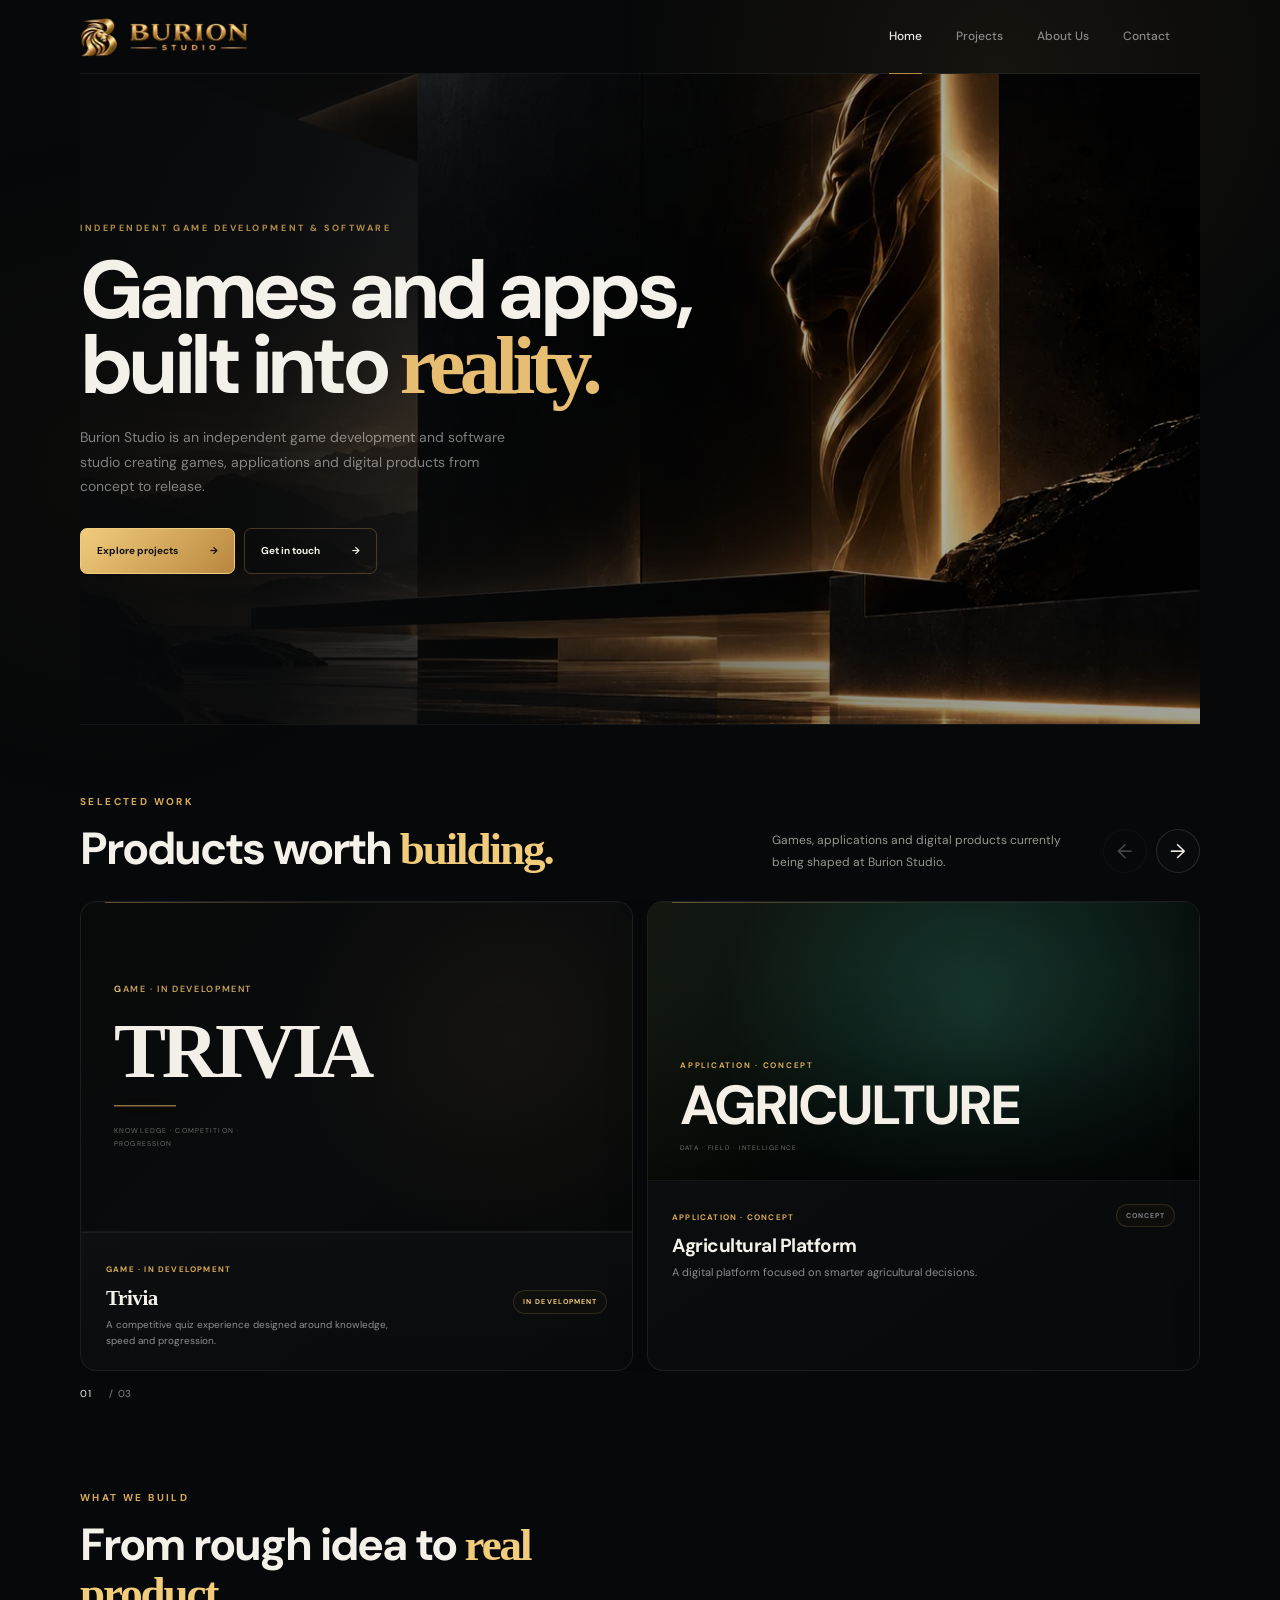
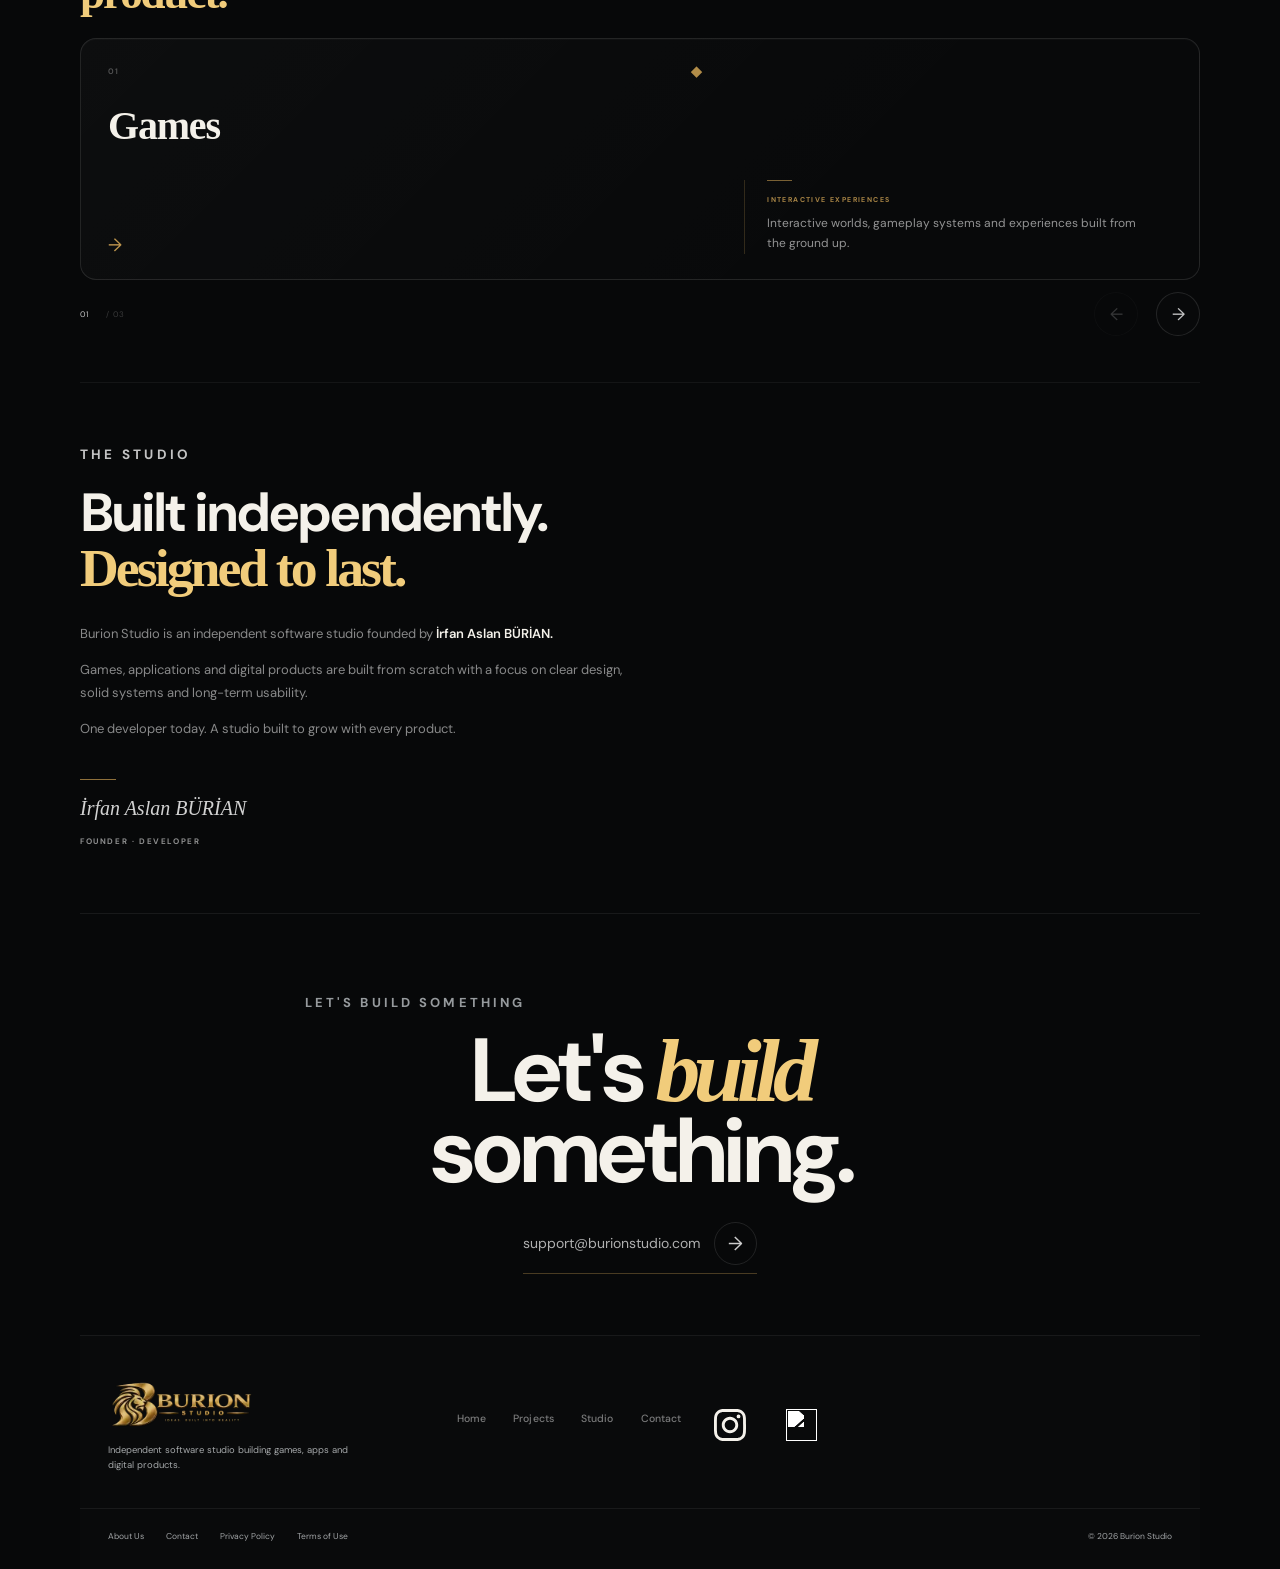
==== commit 5a30c80c: "Set concise brand title and improve primary navigation" ====
--- a/index.html
+++ b/index.html
@@ -1,4 +1,4 @@
-<!DOCTYPE html><html lang="en"><head><meta charset="UTF-8"><meta name="viewport" content="width=device-width, initial-scale=1.0"><meta name="description" content="Burion Studio is an independent game development and software studio creating games, applications and digital products from concept to release."><meta name="theme-color" content="#070809"><meta name="color-scheme" content="dark"><meta name="robots" content="index, follow"><meta name="author" content="Burion Studio"><meta property="og:type" content="website"><meta property="og:site_name" content="Burion Studio"><meta property="og:title" content="Burion Studio | Game Development, Apps & Digital Products"><meta property="og:description" content="Independent game development and software studio creating games, applications and digital products from concept to release."><meta property="og:url" content="https://burionstudio.com/"><meta property="og:image" content="https://burionstudio.com/assets/brand/burion-hero-mobile-1080.webp"><meta property="og:image:alt" content="Burion Studio lion hero image"><meta name="twitter:card" content="summary_large_image"><meta name="twitter:title" content="Burion Studio | Game Development, Apps & Digital Products"><meta name="twitter:description" content="Independent game development and software studio creating games, applications and digital products from concept to release."><meta name="twitter:image" content="https://burionstudio.com/assets/brand/burion-hero-mobile-1080.webp"><meta name="twitter:image:alt" content="Burion Studio lion hero image"><link rel="preload" as="font" href="assets/fonts/dm-sans-400.woff2" type="font/woff2" crossorigin><link rel="preload" as="font" href="assets/fonts/dm-sans-600.woff2" type="font/woff2" crossorigin><link rel="preload" as="font" href="assets/fonts/dm-sans-700.woff2" type="font/woff2" crossorigin><link rel="preload" as="font" href="assets/fonts/playfair-display-600.woff2" type="font/woff2" crossorigin><style id="critical-css">/* Burion Studio — critical above-the-fold styles */
+<!DOCTYPE html><html lang="en"><head><meta charset="UTF-8"><meta name="viewport" content="width=device-width, initial-scale=1.0"><meta name="description" content="Burion Studio is an independent game development and software studio creating games, applications and digital products from concept to release."><meta name="theme-color" content="#070809"><meta name="color-scheme" content="dark"><meta name="robots" content="index, follow"><meta name="author" content="Burion Studio"><meta property="og:type" content="website"><meta property="og:site_name" content="Burion Studio"><meta property="og:title" content="Burion Studio"><meta property="og:description" content="Independent game development and software studio creating games, applications and digital products from concept to release."><meta property="og:url" content="https://burionstudio.com/"><meta property="og:image" content="https://burionstudio.com/assets/brand/burion-hero-mobile-1080.webp"><meta property="og:image:alt" content="Burion Studio lion hero image"><meta name="twitter:card" content="summary_large_image"><meta name="twitter:title" content="Burion Studio"><meta name="twitter:description" content="Independent game development and software studio creating games, applications and digital products from concept to release."><meta name="twitter:image" content="https://burionstudio.com/assets/brand/burion-hero-mobile-1080.webp"><meta name="twitter:image:alt" content="Burion Studio lion hero image"><link rel="preload" as="font" href="assets/fonts/dm-sans-400.woff2" type="font/woff2" crossorigin><link rel="preload" as="font" href="assets/fonts/dm-sans-600.woff2" type="font/woff2" crossorigin><link rel="preload" as="font" href="assets/fonts/dm-sans-700.woff2" type="font/woff2" crossorigin><link rel="preload" as="font" href="assets/fonts/playfair-display-600.woff2" type="font/woff2" crossorigin><style id="critical-css">/* Burion Studio — critical above-the-fold styles */
 @font-face{font-family:"DM Sans";font-style:normal;font-weight:400;font-display:swap;src:url(../assets/fonts/dm-sans-400.woff2) format("woff2")}
 @font-face{font-family:"DM Sans";font-style:normal;font-weight:500;font-display:swap;src:url(../assets/fonts/dm-sans-500.woff2) format("woff2")}
 @font-face{font-family:"DM Sans";font-style:normal;font-weight:600;font-display:swap;src:url(../assets/fonts/dm-sans-600.woff2) format("woff2")}
@@ -73,4 +73,4 @@
  .button{gap:24px;padding-inline:15px}
 }
 @media(prefers-reduced-motion:reduce){html{scroll-behavior:auto}}
-</style><link rel="canonical" href="https://burionstudio.com/"><link rel="preload" href="css/site.css?v=20261025-31" as="style"><link rel="stylesheet" href="css/site.css?v=20261025-31"><link rel="preload" as="image" media="(max-width:800px)" imagesrcset="assets/brand/burion-hero-mobile-480.webp 480w, assets/brand/burion-hero-mobile-768.webp 768w, assets/brand/burion-hero-mobile-1080.webp 1080w" imagesizes="100vw" type="image/webp" fetchpriority="high"><link rel="preload" as="image" media="(min-width:801px)" href="assets/brand/burion-hero-mobile-1080.webp" type="image/webp" fetchpriority="high"><link rel="icon" type="image/png" href="assets/brand/burion-favicon.png"><link rel="apple-touch-icon" href="assets/brand/burion-app-icon.png"><script defer src="script.js"></script><script type="application/ld+json">{"@context":"https://schema.org","@graph":[{"@type":"Organization","name":"Burion Studio","url":"https://burionstudio.com/","description":"Burion Studio is an independent game development and software studio creating games, applications and digital products from concept to release.","logo":"https://burionstudio.com/assets/brand/burion-logo-horizontal-192.webp","email":"support@burionstudio.com","contactPoint":{"@type":"ContactPoint","contactType":"customer support","email":"support@burionstudio.com"},"founder":{"@type":"Person","name":"İrfan Aslan BÜRİAN"}},{"@type":"WebSite","name":"Burion Studio","url":"https://burionstudio.com/"}]}</script><title>Burion Studio | Game Development, Apps &amp; Digital Products</title></head><body><a class="skip-link" href="#main-content">Skip to content</a><div class="site-shell"><header class="site-header"><a href="#home" class="site-logo" aria-label="Burion Studio home"><img src="assets/brand/burion-logo-horizontal-192.webp" srcset="assets/brand/burion-logo-horizontal-192.webp 1x" sizes="175px" alt="Burion Studio" width="192" height="71"></a><nav class="desktop-nav" aria-label="Primary navigation"><a href="#home" class="nav-link active">Home</a><a href="#projects" class="nav-link">Projects</a><a href="#studio" class="nav-link">Studio</a><a href="#contact" class="nav-link">Contact</a></nav><div class="header-actions"><button class="menu-button" type="button" aria-label="Open menu" aria-expanded="false" aria-controls="mobileMenu"><span></span><span></span><span></span></button></div></header><div class="mobile-menu" id="mobileMenu" hidden><nav class="mobile-nav" aria-label="Mobile navigation"><a href="#home">Home</a><a href="#projects">Projects</a><a href="#studio">Studio</a><a href="#contact">Contact</a></nav></div><main id="main-content"><section id="home" class="hero redesign-hero"><div class="hero-content"><p class="eyebrow">INDEPENDENT GAME DEVELOPMENT &amp; SOFTWARE</p><h1>Games and apps, <br>built into <em>reality.</em></h1><p class="hero-description">Burion Studio is an independent game development and software studio creating games, applications and digital products from concept to release.</p><div class="hero-actions"><a href="#projects" class="button button-primary"><span>Explore projects</span><span>→</span></a><a href="#contact" class="button button-secondary"><span>Get in touch</span><span>→</span></a></div></div><div class="hero-visual"><div class="hero-image-frame"><picture><source media="(max-width:800px)" srcset="assets/brand/burion-hero-mobile-480.webp 480w, assets/brand/burion-hero-mobile-768.webp 768w, assets/brand/burion-hero-mobile-1080.webp 1080w" sizes="100vw" type="image/webp"><source srcset="assets/brand/burion-hero-mobile-1080.webp 1080w" sizes="(max-width:1200px) 55vw, 530px" type="image/webp"><img src="assets/brand/burion-hero-mobile-1080.webp" alt="Burion Studio lion" class="hero-image" width="1080" height="608" loading="eager" fetchpriority="high" decoding="async"></picture><div class="hero-image-overlay"></div></div></div></section><section id="projects" class="projects-section redesign-projects"><div class="section-heading projects-heading"><div><p class="eyebrow">SELECTED WORK</p><h2>Products worth <em>building.</em></h2></div><div class="projects-heading-side"><p class="section-description">Games, applications and digital products currently being shaped at Burion Studio.</p><div class="projects-controls" role="group" aria-label="Selected work navigation"><button type="button" class="projects-arrow projects-prev" aria-label="Previous project" disabled>←</button><button type="button" class="projects-arrow projects-next" aria-label="Next project">→</button></div></div></div><div class="projects-carousel" data-projects-carousel role="region" aria-label="Selected work projects"><div class="projects-track"><article class="project-card project-featured" aria-label="Trivia — project 1 of 3"><div class="project-image project-image-trivia"><div class="project-image-content"><span>GAME · IN DEVELOPMENT</span><strong>TRIVIA</strong><small>KNOWLEDGE · COMPETITION ·<br>PROGRESSION</small></div></div><div class="project-info redesign-project-info"><div><span class="project-category">GAME · IN DEVELOPMENT</span><h3>Trivia</h3><p>A competitive quiz experience designed around knowledge, speed and progression.</p></div><span class="project-status">IN DEVELOPMENT</span></div></article><article class="project-card" aria-label="Agricultural Platform — project 2 of 3"><div class="project-image project-image-agriculture"><div class="project-image-content"><span>APPLICATION · CONCEPT</span><strong>AGRICULTURE</strong><small>DATA · FIELD · INTELLIGENCE</small></div><div class="agri-ui" aria-hidden="true"><div class="agri-sidebar"><i></i><i></i><i></i><i></i></div><div class="agri-map"><b></b><b></b><b></b><b></b></div></div></div><div class="project-info"><div><span class="project-category">APPLICATION · CONCEPT</span><h3>Agricultural Platform</h3><p>A digital platform focused on smarter agricultural decisions.</p></div><span class="project-status">CONCEPT</span></div></article><article class="project-card project-next" aria-label="More products are coming — project 3 of 3"><div class="project-image project-image-next"><div class="project-next-mark"><span>03</span><strong>MORE<br><em>TO COME.</em></strong><small>NEW PRODUCTS · IN DEVELOPMENT</small></div><div class="project-next-ring" aria-hidden="true"></div></div><div class="project-info"><div><span class="project-category">BURION STUDIO</span><h3>More products are coming.</h3><p>New games and digital products are taking shape behind the scenes.</p></div><span class="project-status">COMING SOON</span></div></article></div></div><div class="projects-pagination" aria-hidden="true"><span class="projects-pagination-current">01</span><span class="projects-pagination-line"><i></i></span><span>02</span><span class="projects-pagination-line"><i></i></span><span>03</span></div></section><section class="build-section redesign-build"><div class="section-heading"><div><p class="eyebrow">WHAT WE BUILD</p><h2>From rough idea to <em>real product.</em></h2></div></div><div class="build-carousel" data-build-carousel role="region" aria-label="What we build"><div class="build-track"><article class="build-slide" aria-label="Games — capability 1 of 3"><div class="build-slide-main"><div class="build-slide-top"><span class="build-slide-index">01</span><span class="build-slide-symbol" aria-hidden="true">◆</span></div><h3>Games</h3><span class="build-slide-arrow" aria-hidden="true">→</span></div><div class="build-slide-copy"><span>INTERACTIVE EXPERIENCES</span><p>Interactive worlds, gameplay systems and experiences built from the ground up.</p></div></article><article class="build-slide" aria-label="Applications — capability 2 of 3"><div class="build-slide-main"><div class="build-slide-top"><span class="build-slide-index">02</span><span class="build-slide-symbol" aria-hidden="true">◇</span></div><h3>Applications</h3><span class="build-slide-arrow" aria-hidden="true">→</span></div><div class="build-slide-copy"><span>DIGITAL SOLUTIONS</span><p>Useful digital products designed around real problems and real people.</p></div></article><article class="build-slide" aria-label="Digital Products — capability 3 of 3"><div class="build-slide-main"><div class="build-slide-top"><span class="build-slide-index">03</span><span class="build-slide-symbol" aria-hidden="true">&lt;/&gt;</span></div><h3>Digital Products</h3><span class="build-slide-arrow" aria-hidden="true">→</span></div><div class="build-slide-copy"><span>WEB · PLATFORMS · EXPERIENCES</span><p>Websites, platforms and experiences when ideas need a place to live.</p></div></article></div><div class="build-carousel-controls"><div class="build-pagination"><span class="build-pagination-current">01</span></div><div class="build-arrows"><button type="button" class="build-arrow build-prev" aria-label="Previous capability" disabled>←</button><button type="button" class="build-arrow build-next" aria-label="Next capability">→</button></div></div></div></section><section id="studio" class="about-section redesign-about"><div class="about-content"><p class="eyebrow">THE STUDIO</p><h2>Built independently.<br><em>Designed to last.</em></h2><p>Burion Studio is an independent software studio founded by <strong>İrfan Aslan BÜRİAN.</strong></p><p>Games, applications and digital products are built from scratch with a focus on clear design, solid systems and long-term usability.</p><p>One developer today. A studio built to grow with every product.</p><div class="signature">İrfan Aslan BÜRİAN</div><span class="about-role">FOUNDER · DEVELOPER</span></div></section><section id="contact" class="contact-section redesign-contact"><div class="contact-heading"><p class="eyebrow">LET'S BUILD SOMETHING</p><h2>Let's <em>build</em><br>something.</h2><a href="mailto:support@burionstudio.com" class="contact-email" aria-label="Email Burion Studio">support@burionstudio.com <span aria-hidden="true">→</span></a></div></section></main><footer class="site-footer"><div class="footer-main"><div class="footer-brand"><img src="assets/brand/burion-logo-gold-192.webp" srcset="assets/brand/burion-logo-gold-192.webp 1x" sizes="148px" alt="Burion Studio" width="192" height="47" loading="lazy" fetchpriority="low" decoding="async"><p>Independent software studio building games, apps and digital products.</p></div><nav class="footer-nav" aria-label="Footer navigation"><a href="#home">Home</a><a href="#projects">Projects</a><a href="#studio">Studio</a><a href="#contact">Contact</a><a class="footer-social" href="https://www.instagram.com/burionstudio/" target="_blank" rel="noopener noreferrer" aria-label="Burion Studio on Instagram"><svg class="footer-social-icon footer-social-icon-instagram" viewBox="0 0 24 24" aria-hidden="true" focusable="false"><path fill="currentColor" d="M7.0301.084c-1.2768.0602-2.1487.264-2.911.5634-.7888.3075-1.4575.72-2.1228 1.3877-.6652.6677-1.075 1.3368-1.3802 2.127-.2954.7638-.4956 1.6365-.552 2.914-.0564 1.2775-.0689 1.6882-.0626 4.947.0062 3.2586.0206 3.6671.0825 4.9473.061 1.2765.264 2.1482.5635 2.9107.308.7889.72 1.4573 1.388 2.1228.6679.6655 1.3365 1.0743 2.1285 1.38.7632.295 1.6361.4961 2.9134.552 1.2773.056 1.6884.069 4.9462.0627 3.2578-.0062 3.668-.0207 4.9478-.0814 1.28-.0607 2.147-.2652 2.9098-.5633.7889-.3086 1.4578-.72 2.1228-1.3881.665-.6682 1.0745-1.3378 1.3795-2.1284.2957-.7632.4966-1.636.552-2.9124.056-1.2809.0692-1.6898.063-4.948-.0063-3.2583-.021-3.6668-.0817-4.9465-.0607-1.2797-.264-2.1487-.5633-2.9117-.3084-.7889-.72-1.4568-1.3876-2.1228C21.2982 1.33 20.628.9208 19.8378.6165 19.074.321 18.2017.1197 16.9244.0645 15.6471.0093 15.236-.005 11.977.0014 8.718.0076 8.31.0214 7.0301.0839m.1402 21.6932c-1.17-.0509-1.8053-.2453-2.2287-.408-.5606-.216-.96-.4771-1.3819-.895-.422-.4178-.6811-.8186-.9-1.378-.1644-.4234-.3624-1.058-.4171-2.228-.0595-1.2645-.072-1.6442-.079-4.848-.007-3.2037.0053-3.583.0607-4.848.05-1.169.2456-1.805.408-2.2282.216-.5613.4762-.96.895-1.3816.4188-.4217.8184-.6814 1.3783-.9003.423-.1651 1.0575-.3614 2.227-.4171 1.2655-.06 1.6447-.072 4.848-.079 3.2033-.007 3.5835.005 4.8495.0608 1.169.0508 1.8053.2445 2.228.408.5608.216.96.4754 1.3816.895.4217.4194.6816.8176.9005 1.3787.1653.4217.3617 1.056.4169 2.2263.0602 1.2655.0739 1.645.0796 4.848.0058 3.203-.0055 3.5834-.061 4.848-.051 1.17-.245 1.8055-.408 2.2294-.216.5604-.4763.96-.8954 1.3814-.419.4215-.8181.6811-1.3783.9-.4224.1649-1.0577.3617-2.2262.4174-1.2656.0595-1.6448.072-4.8493.079-3.2045.007-3.5825-.006-4.848-.0608M16.953 5.5864A1.44 1.44 0 1 0 18.39 4.144a1.44 1.44 0 0 0-1.437 1.4424M5.8385 12.012c.0067 3.4032 2.7706 6.1557 6.173 6.1493 3.4026-.0065 6.157-2.7701 6.1506-6.1733-.0065-3.4032-2.771-6.1565-6.174-6.1498-3.403.0067-6.156 2.771-6.1496 6.1738M8 12.0077a4 4 0 1 1 4.008 3.9921A3.9996 3.9996 0 0 1 8 12.0077"/></svg></a><a class="footer-social" href="https://www.threads.com/@burionstudio" target="_blank" rel="noopener noreferrer" aria-label="Burion Studio on Threads"><img class="footer-social-icon footer-social-icon-threads" src="https://upload.wikimedia.org/wikipedia/commons/e/e6/Threads_2026_logo.svg" alt="" aria-hidden="true" width="15" height="17" loading="lazy" decoding="async" referrerpolicy="no-referrer"></a></nav><div class="footer-social-wrap"><a class="footer-social" href="https://www.instagram.com/burionstudio/" target="_blank" rel="noopener noreferrer" aria-label="Burion Studio on Instagram"><svg class="footer-social-icon footer-social-icon-instagram" viewBox="0 0 24 24" aria-hidden="true" focusable="false"><path fill="currentColor" d="M7.0301.084c-1.2768.0602-2.1487.264-2.911.5634-.7888.3075-1.4575.72-2.1228 1.3877-.6652.6677-1.075 1.3368-1.3802 2.127-.2954.7638-.4956 1.6365-.552 2.914-.0564 1.2775-.0689 1.6882-.0626 4.947.0062 3.2586.0206 3.6671.0825 4.9473.061 1.2765.264 2.1482.5635 2.9107.308.7889.72 1.4573 1.388 2.1228.6679.6655 1.3365 1.0743 2.1285 1.38.7632.295 1.6361.4961 2.9134.552 1.2773.056 1.6884.069 4.9462.0627 3.2578-.0062 3.668-.0207 4.9478-.0814 1.28-.0607 2.147-.2652 2.9098-.5633.7889-.3086 1.4578-.72 2.1228-1.3881.665-.6682 1.0745-1.3378 1.3795-2.1284.2957-.7632.4966-1.636.552-2.9124.056-1.2809.0692-1.6898.063-4.948-.0063-3.2583-.021-3.6668-.0817-4.9465-.0607-1.2797-.264-2.1487-.5633-2.9117-.3084-.7889-.72-1.4568-1.3876-2.1228C21.2982 1.33 20.628.9208 19.8378.6165 19.074.321 18.2017.1197 16.9244.0645 15.6471.0093 15.236-.005 11.977.0014 8.718.0076 8.31.0214 7.0301.0839m.1402 21.6932c-1.17-.0509-1.8053-.2453-2.2287-.408-.5606-.216-.96-.4771-1.3819-.895-.422-.4178-.6811-.8186-.9-1.378-.1644-.4234-.3624-1.058-.4171-2.228-.0595-1.2645-.072-1.6442-.079-4.848-.007-3.2037.0053-3.583.0607-4.848.05-1.169.2456-1.805.408-2.2282.216-.5613.4762-.96.895-1.3816.4188-.4217.8184-.6814 1.3783-.9003.423-.1651 1.0575-.3614 2.227-.4171 1.2655-.06 1.6447-.072 4.848-.079 3.2033-.007 3.5835.005 4.8495.0608 1.169.0508 1.8053.2445 2.228.408.5608.216.96.4754 1.3816.895.4217.4194.6816.8176.9005 1.3787.1653.4217.3617 1.056.4169 2.2263.0602 1.2655.0739 1.645.0796 4.848.0058 3.203-.0055 3.5834-.061 4.848-.051 1.17-.245 1.8055-.408 2.2294-.216.5604-.4763.96-.8954 1.3814-.419.4215-.8181.6811-1.3783.9-.4224.1649-1.0577.3617-2.2262.4174-1.2656.0595-1.6448.072-4.8493.079-3.2045.007-3.5825-.006-4.848-.0608M16.953 5.5864A1.44 1.44 0 1 0 18.39 4.144a1.44 1.44 0 0 0-1.437 1.4424M5.8385 12.012c.0067 3.4032 2.7706 6.1557 6.173 6.1493 3.4026-.0065 6.157-2.7701 6.1506-6.1733-.0065-3.4032-2.771-6.1565-6.174-6.1498-3.403.0067-6.156 2.771-6.1496 6.1738M8 12.0077a4 4 0 1 1 4.008 3.9921A3.9996 3.9996 0 0 1 8 12.0077"/></svg></a><a class="footer-social" href="https://www.threads.com/@burionstudio" target="_blank" rel="noopener noreferrer" aria-label="Burion Studio on Threads"><img class="footer-social-icon footer-social-icon-threads" src="https://upload.wikimedia.org/wikipedia/commons/e/e6/Threads_2026_logo.svg" alt="" aria-hidden="true" width="15" height="17" loading="lazy" decoding="async" referrerpolicy="no-referrer"></a></div></div><div class="footer-bottom"><div class="footer-legal"><a href="/about">About</a><a href="/contact">Contact</a><a href="/privacy">Privacy Policy</a><a href="/terms">Terms of Use</a></div><span class="copyright">© 2026 Burion Studio</span></div></footer></div></body></html>+</style><link rel="canonical" href="https://burionstudio.com/"><link rel="preload" href="css/site.css?v=20261025-33" as="style"><link rel="stylesheet" href="css/site.css?v=20261025-33"><link rel="preload" as="image" media="(max-width:800px)" imagesrcset="assets/brand/burion-hero-mobile-480.webp 480w, assets/brand/burion-hero-mobile-768.webp 768w, assets/brand/burion-hero-mobile-1080.webp 1080w" imagesizes="100vw" type="image/webp" fetchpriority="high"><link rel="preload" as="image" media="(min-width:801px)" href="assets/brand/burion-hero-mobile-1080.webp" type="image/webp" fetchpriority="high"><link rel="icon" type="image/png" href="assets/brand/burion-favicon.png"><link rel="apple-touch-icon" href="assets/brand/burion-app-icon.png"><script defer src="script.js"></script><script type="application/ld+json">{"@context":"https://schema.org","@graph":[{"@type":"Organization","name":"Burion Studio","url":"https://burionstudio.com/","description":"Burion Studio is an independent game development and software studio creating games, applications and digital products from concept to release.","logo":"https://burionstudio.com/assets/brand/burion-logo-horizontal-192.webp","email":"support@burionstudio.com","contactPoint":{"@type":"ContactPoint","contactType":"customer support","email":"support@burionstudio.com"},"founder":{"@type":"Person","name":"İrfan Aslan BÜRİAN"}},{"@type":"WebSite","name":"Burion Studio","url":"https://burionstudio.com/"}]}</script><title>Burion Studio</title></head><body><a class="skip-link" href="#main-content">Skip to content</a><div class="site-shell"><header class="site-header"><a href="#home" class="site-logo" aria-label="Burion Studio home"><img src="assets/brand/burion-logo-horizontal-192.webp" srcset="assets/brand/burion-logo-horizontal-192.webp 1x" sizes="175px" alt="Burion Studio" width="192" height="71"></a><nav class="desktop-nav" aria-label="Primary navigation"><a href="#home" class="nav-link active">Home</a><a href="#projects" class="nav-link">Projects</a><a href="/about" class="nav-link">About Us</a><a href="/contact" class="nav-link">Contact</a></nav><div class="header-actions"><button class="menu-button" type="button" aria-label="Open menu" aria-expanded="false" aria-controls="mobileMenu"><span></span><span></span><span></span></button></div></header><div class="mobile-menu" id="mobileMenu" hidden><nav class="mobile-nav" aria-label="Mobile navigation"><a href="#home">Home</a><a href="#projects">Projects</a><a href="/about">About Us</a><a href="/contact">Contact</a></nav></div><main id="main-content"><section id="home" class="hero redesign-hero"><div class="hero-content"><p class="eyebrow">INDEPENDENT GAME DEVELOPMENT &amp; SOFTWARE</p><h1>Games and apps, <br>built into <em>reality.</em></h1><p class="hero-description">Burion Studio is an independent game development and software studio creating games, applications and digital products from concept to release.</p><div class="hero-actions"><a href="#projects" class="button button-primary"><span>Explore projects</span><span>→</span></a><a href="#contact" class="button button-secondary"><span>Get in touch</span><span>→</span></a></div></div><div class="hero-visual"><div class="hero-image-frame"><picture><source media="(max-width:800px)" srcset="assets/brand/burion-hero-mobile-480.webp 480w, assets/brand/burion-hero-mobile-768.webp 768w, assets/brand/burion-hero-mobile-1080.webp 1080w" sizes="100vw" type="image/webp"><source srcset="assets/brand/burion-hero-mobile-1080.webp 1080w" sizes="(max-width:1200px) 55vw, 530px" type="image/webp"><img src="assets/brand/burion-hero-mobile-1080.webp" alt="Burion Studio lion" class="hero-image" width="1080" height="608" loading="eager" fetchpriority="high" decoding="async"></picture><div class="hero-image-overlay"></div></div></div></section><section id="projects" class="projects-section redesign-projects"><div class="section-heading projects-heading"><div><p class="eyebrow">SELECTED WORK</p><h2>Products worth <em>building.</em></h2></div><div class="projects-heading-side"><p class="section-description">Games, applications and digital products currently being shaped at Burion Studio.</p><div class="projects-controls" role="group" aria-label="Selected work navigation"><button type="button" class="projects-arrow projects-prev" aria-label="Previous project" disabled>←</button><button type="button" class="projects-arrow projects-next" aria-label="Next project">→</button></div></div></div><div class="projects-carousel" data-projects-carousel role="region" aria-label="Selected work projects"><div class="projects-track"><article class="project-card project-featured" aria-label="Trivia — project 1 of 3"><div class="project-image project-image-trivia"><div class="project-image-content"><span>GAME · IN DEVELOPMENT</span><strong>TRIVIA</strong><small>KNOWLEDGE · COMPETITION ·<br>PROGRESSION</small></div></div><div class="project-info redesign-project-info"><div><span class="project-category">GAME · IN DEVELOPMENT</span><h3>Trivia</h3><p>A competitive quiz experience designed around knowledge, speed and progression.</p></div><span class="project-status">IN DEVELOPMENT</span></div></article><article class="project-card" aria-label="Agricultural Platform — project 2 of 3"><div class="project-image project-image-agriculture"><div class="project-image-content"><span>APPLICATION · CONCEPT</span><strong>AGRICULTURE</strong><small>DATA · FIELD · INTELLIGENCE</small></div><div class="agri-ui" aria-hidden="true"><div class="agri-sidebar"><i></i><i></i><i></i><i></i></div><div class="agri-map"><b></b><b></b><b></b><b></b></div></div></div><div class="project-info"><div><span class="project-category">APPLICATION · CONCEPT</span><h3>Agricultural Platform</h3><p>A digital platform focused on smarter agricultural decisions.</p></div><span class="project-status">CONCEPT</span></div></article><article class="project-card project-next" aria-label="More products are coming — project 3 of 3"><div class="project-image project-image-next"><div class="project-next-mark"><span>03</span><strong>MORE<br><em>TO COME.</em></strong><small>NEW PRODUCTS · IN DEVELOPMENT</small></div><div class="project-next-ring" aria-hidden="true"></div></div><div class="project-info"><div><span class="project-category">BURION STUDIO</span><h3>More products are coming.</h3><p>New games and digital products are taking shape behind the scenes.</p></div><span class="project-status">COMING SOON</span></div></article></div></div><div class="projects-pagination" aria-hidden="true"><span class="projects-pagination-current">01</span><span class="projects-pagination-line"><i></i></span><span>02</span><span class="projects-pagination-line"><i></i></span><span>03</span></div></section><section class="build-section redesign-build"><div class="section-heading"><div><p class="eyebrow">WHAT WE BUILD</p><h2>From rough idea to <em>real product.</em></h2></div></div><div class="build-carousel" data-build-carousel role="region" aria-label="What we build"><div class="build-track"><article class="build-slide" aria-label="Games — capability 1 of 3"><div class="build-slide-main"><div class="build-slide-top"><span class="build-slide-index">01</span><span class="build-slide-symbol" aria-hidden="true">◆</span></div><h3>Games</h3><span class="build-slide-arrow" aria-hidden="true">→</span></div><div class="build-slide-copy"><span>INTERACTIVE EXPERIENCES</span><p>Interactive worlds, gameplay systems and experiences built from the ground up.</p></div></article><article class="build-slide" aria-label="Applications — capability 2 of 3"><div class="build-slide-main"><div class="build-slide-top"><span class="build-slide-index">02</span><span class="build-slide-symbol" aria-hidden="true">◇</span></div><h3>Applications</h3><span class="build-slide-arrow" aria-hidden="true">→</span></div><div class="build-slide-copy"><span>DIGITAL SOLUTIONS</span><p>Useful digital products designed around real problems and real people.</p></div></article><article class="build-slide" aria-label="Digital Products — capability 3 of 3"><div class="build-slide-main"><div class="build-slide-top"><span class="build-slide-index">03</span><span class="build-slide-symbol" aria-hidden="true">&lt;/&gt;</span></div><h3>Digital Products</h3><span class="build-slide-arrow" aria-hidden="true">→</span></div><div class="build-slide-copy"><span>WEB · PLATFORMS · EXPERIENCES</span><p>Websites, platforms and experiences when ideas need a place to live.</p></div></article></div><div class="build-carousel-controls"><div class="build-pagination"><span class="build-pagination-current">01</span></div><div class="build-arrows"><button type="button" class="build-arrow build-prev" aria-label="Previous capability" disabled>←</button><button type="button" class="build-arrow build-next" aria-label="Next capability">→</button></div></div></div></section><section id="studio" class="about-section redesign-about"><div class="about-content"><p class="eyebrow">THE STUDIO</p><h2>Built independently.<br><em>Designed to last.</em></h2><p>Burion Studio is an independent software studio founded by <strong>İrfan Aslan BÜRİAN.</strong></p><p>Games, applications and digital products are built from scratch with a focus on clear design, solid systems and long-term usability.</p><p>One developer today. A studio built to grow with every product.</p><div class="signature">İrfan Aslan BÜRİAN</div><span class="about-role">FOUNDER · DEVELOPER</span></div></section><section id="contact" class="contact-section redesign-contact"><div class="contact-heading"><p class="eyebrow">LET'S BUILD SOMETHING</p><h2>Let's <em>build</em><br>something.</h2><a href="mailto:support@burionstudio.com" class="contact-email" aria-label="Email Burion Studio">support@burionstudio.com <span aria-hidden="true">→</span></a></div></section></main><footer class="site-footer"><div class="footer-main"><div class="footer-brand"><img src="assets/brand/burion-logo-gold-192.webp" srcset="assets/brand/burion-logo-gold-192.webp 1x" sizes="148px" alt="Burion Studio" width="192" height="47" loading="lazy" fetchpriority="low" decoding="async"><p>Independent software studio building games, apps and digital products.</p></div><nav class="footer-nav" aria-label="Footer navigation"><a href="#home">Home</a><a href="#projects">Projects</a><a href="#studio">Studio</a><a href="#contact">Contact</a><a class="footer-social" href="https://www.instagram.com/burionstudio/" target="_blank" rel="noopener noreferrer" aria-label="Burion Studio on Instagram"><svg class="footer-social-icon footer-social-icon-instagram" viewBox="0 0 24 24" aria-hidden="true" focusable="false"><path fill="currentColor" d="M7.0301.084c-1.2768.0602-2.1487.264-2.911.5634-.7888.3075-1.4575.72-2.1228 1.3877-.6652.6677-1.075 1.3368-1.3802 2.127-.2954.7638-.4956 1.6365-.552 2.914-.0564 1.2775-.0689 1.6882-.0626 4.947.0062 3.2586.0206 3.6671.0825 4.9473.061 1.2765.264 2.1482.5635 2.9107.308.7889.72 1.4573 1.388 2.1228.6679.6655 1.3365 1.0743 2.1285 1.38.7632.295 1.6361.4961 2.9134.552 1.2773.056 1.6884.069 4.9462.0627 3.2578-.0062 3.668-.0207 4.9478-.0814 1.28-.0607 2.147-.2652 2.9098-.5633.7889-.3086 1.4578-.72 2.1228-1.3881.665-.6682 1.0745-1.3378 1.3795-2.1284.2957-.7632.4966-1.636.552-2.9124.056-1.2809.0692-1.6898.063-4.948-.0063-3.2583-.021-3.6668-.0817-4.9465-.0607-1.2797-.264-2.1487-.5633-2.9117-.3084-.7889-.72-1.4568-1.3876-2.1228C21.2982 1.33 20.628.9208 19.8378.6165 19.074.321 18.2017.1197 16.9244.0645 15.6471.0093 15.236-.005 11.977.0014 8.718.0076 8.31.0214 7.0301.0839m.1402 21.6932c-1.17-.0509-1.8053-.2453-2.2287-.408-.5606-.216-.96-.4771-1.3819-.895-.422-.4178-.6811-.8186-.9-1.378-.1644-.4234-.3624-1.058-.4171-2.228-.0595-1.2645-.072-1.6442-.079-4.848-.007-3.2037.0053-3.583.0607-4.848.05-1.169.2456-1.805.408-2.2282.216-.5613.4762-.96.895-1.3816.4188-.4217.8184-.6814 1.3783-.9003.423-.1651 1.0575-.3614 2.227-.4171 1.2655-.06 1.6447-.072 4.848-.079 3.2033-.007 3.5835.005 4.8495.0608 1.169.0508 1.8053.2445 2.228.408.5608.216.96.4754 1.3816.895.4217.4194.6816.8176.9005 1.3787.1653.4217.3617 1.056.4169 2.2263.0602 1.2655.0739 1.645.0796 4.848.0058 3.203-.0055 3.5834-.061 4.848-.051 1.17-.245 1.8055-.408 2.2294-.216.5604-.4763.96-.8954 1.3814-.419.4215-.8181.6811-1.3783.9-.4224.1649-1.0577.3617-2.2262.4174-1.2656.0595-1.6448.072-4.8493.079-3.2045.007-3.5825-.006-4.848-.0608M16.953 5.5864A1.44 1.44 0 1 0 18.39 4.144a1.44 1.44 0 0 0-1.437 1.4424M5.8385 12.012c.0067 3.4032 2.7706 6.1557 6.173 6.1493 3.4026-.0065 6.157-2.7701 6.1506-6.1733-.0065-3.4032-2.771-6.1565-6.174-6.1498-3.403.0067-6.156 2.771-6.1496 6.1738M8 12.0077a4 4 0 1 1 4.008 3.9921A3.9996 3.9996 0 0 1 8 12.0077"/></svg></a><a class="footer-social" href="https://www.threads.com/@burionstudio" target="_blank" rel="noopener noreferrer" aria-label="Burion Studio on Threads"><img class="footer-social-icon footer-social-icon-threads" src="https://upload.wikimedia.org/wikipedia/commons/e/e6/Threads_2026_logo.svg" alt="" aria-hidden="true" width="15" height="17" loading="lazy" decoding="async" referrerpolicy="no-referrer"></a></nav><div class="footer-social-wrap"><a class="footer-social" href="https://www.instagram.com/burionstudio/" target="_blank" rel="noopener noreferrer" aria-label="Burion Studio on Instagram"><svg class="footer-social-icon footer-social-icon-instagram" viewBox="0 0 24 24" aria-hidden="true" focusable="false"><path fill="currentColor" d="M7.0301.084c-1.2768.0602-2.1487.264-2.911.5634-.7888.3075-1.4575.72-2.1228 1.3877-.6652.6677-1.075 1.3368-1.3802 2.127-.2954.7638-.4956 1.6365-.552 2.914-.0564 1.2775-.0689 1.6882-.0626 4.947.0062 3.2586.0206 3.6671.0825 4.9473.061 1.2765.264 2.1482.5635 2.9107.308.7889.72 1.4573 1.388 2.1228.6679.6655 1.3365 1.0743 2.1285 1.38.7632.295 1.6361.4961 2.9134.552 1.2773.056 1.6884.069 4.9462.0627 3.2578-.0062 3.668-.0207 4.9478-.0814 1.28-.0607 2.147-.2652 2.9098-.5633.7889-.3086 1.4578-.72 2.1228-1.3881.665-.6682 1.0745-1.3378 1.3795-2.1284.2957-.7632.4966-1.636.552-2.9124.056-1.2809.0692-1.6898.063-4.948-.0063-3.2583-.021-3.6668-.0817-4.9465-.0607-1.2797-.264-2.1487-.5633-2.9117-.3084-.7889-.72-1.4568-1.3876-2.1228C21.2982 1.33 20.628.9208 19.8378.6165 19.074.321 18.2017.1197 16.9244.0645 15.6471.0093 15.236-.005 11.977.0014 8.718.0076 8.31.0214 7.0301.0839m.1402 21.6932c-1.17-.0509-1.8053-.2453-2.2287-.408-.5606-.216-.96-.4771-1.3819-.895-.422-.4178-.6811-.8186-.9-1.378-.1644-.4234-.3624-1.058-.4171-2.228-.0595-1.2645-.072-1.6442-.079-4.848-.007-3.2037.0053-3.583.0607-4.848.05-1.169.2456-1.805.408-2.2282.216-.5613.4762-.96.895-1.3816.4188-.4217.8184-.6814 1.3783-.9003.423-.1651 1.0575-.3614 2.227-.4171 1.2655-.06 1.6447-.072 4.848-.079 3.2033-.007 3.5835.005 4.8495.0608 1.169.0508 1.8053.2445 2.228.408.5608.216.96.4754 1.3816.895.4217.4194.6816.8176.9005 1.3787.1653.4217.3617 1.056.4169 2.2263.0602 1.2655.0739 1.645.0796 4.848.0058 3.203-.0055 3.5834-.061 4.848-.051 1.17-.245 1.8055-.408 2.2294-.216.5604-.4763.96-.8954 1.3814-.419.4215-.8181.6811-1.3783.9-.4224.1649-1.0577.3617-2.2262.4174-1.2656.0595-1.6448.072-4.8493.079-3.2045.007-3.5825-.006-4.848-.0608M16.953 5.5864A1.44 1.44 0 1 0 18.39 4.144a1.44 1.44 0 0 0-1.437 1.4424M5.8385 12.012c.0067 3.4032 2.7706 6.1557 6.173 6.1493 3.4026-.0065 6.157-2.7701 6.1506-6.1733-.0065-3.4032-2.771-6.1565-6.174-6.1498-3.403.0067-6.156 2.771-6.1496 6.1738M8 12.0077a4 4 0 1 1 4.008 3.9921A3.9996 3.9996 0 0 1 8 12.0077"/></svg></a><a class="footer-social" href="https://www.threads.com/@burionstudio" target="_blank" rel="noopener noreferrer" aria-label="Burion Studio on Threads"><img class="footer-social-icon footer-social-icon-threads" src="https://upload.wikimedia.org/wikipedia/commons/e/e6/Threads_2026_logo.svg" alt="" aria-hidden="true" width="15" height="17" loading="lazy" decoding="async" referrerpolicy="no-referrer"></a></div></div><div class="footer-bottom"><div class="footer-legal"><a href="/about">About Us</a><a href="/contact">Contact</a><a href="/privacy">Privacy Policy</a><a href="/terms">Terms of Use</a></div><span class="copyright">© 2026 Burion Studio</span></div></footer></div></body></html>
--- a/css/site.css
+++ b/css/site.css
@@ -625,12 +625,44 @@
 
 
 /* Official Instagram SVG glyph: match the monochrome white footer treatment. */
-.footer-social-icon-instagram{filter:brightness(0) invert(1)!important;}
-
-
-/* Mobile footer fixes: use a transparent monochrome Instagram glyph and prevent description overflow. */
-.footer-social-icon-instagram{filter:none!important;object-fit:contain!important;}
-@media(max-width:800px){
-  .footer-main .footer-brand{width:100%!important;max-width:330px!important;min-width:0!important;}
-  .footer-main .footer-brand p{width:100%!important;max-width:330px!important;min-width:0!important;white-space:normal!important;overflow-wrap:break-word!important;word-break:normal!important;}
-}
+.footer-social-icon-instagram{fill:currentColor!important;filter:none!important;}
+
+
+
+
+/* Mobile footer recovery: keep social SVGs self-contained and copy wrap rules into a cache-busted stylesheet. */
+.footer-social-icon-instagram{fill:currentColor!important;filter:none!important;}
+@media(max-width:800px){
+  .footer-main .footer-brand{
+    width:100%!important;
+    max-width:300px!important;
+    min-width:0!important;
+    align-items:center!important;
+  }
+  .footer-main .footer-brand p{
+    display:block!important;
+    width:100%!important;
+    max-width:280px!important;
+    min-width:0!important;
+    margin:10px auto 0!important;
+    white-space:normal!important;
+    overflow-wrap:break-word!important;
+    word-break:normal!important;
+    text-align:center!important;
+  }
+}
+
+
+/* Final mobile footer polish: tighten the navigation-to-social rhythm without changing the established icon scale. */
+@media(max-width:800px){
+  .footer-nav{margin-top:22px!important}
+  .footer-social-wrap{margin:12px auto 12px!important}
+  .footer-main{padding-bottom:20px!important}
+}
+
+/* Smaller social glyphs; keep generous tap targets. */
+.footer-social-wrap{gap:18px!important}
+.footer-social-wrap .footer-social{width:40px!important;height:40px!important;min-width:40px!important;min-height:40px!important;flex:0 0 40px!important}
+.footer-social-wrap .footer-social:not(:has(.footer-social-icon-threads)) .footer-social-icon{width:20px!important;height:20px!important;stroke-width:1.8!important}
+.footer-social-wrap .footer-social-icon-threads{width:18px!important;height:19px!important}
+@media(max-width:800px){.footer-social-wrap{gap:18px!important}.footer-social-wrap .footer-social:not(:has(.footer-social-icon-threads)) .footer-social-icon{width:20px!important;height:20px!important}.footer-social-wrap .footer-social-icon-threads{width:18px!important;height:19px!important}}
--- a/css/site.css
+++ b/css/site.css
@@ -625,12 +625,44 @@
 
 
 /* Official Instagram SVG glyph: match the monochrome white footer treatment. */
-.footer-social-icon-instagram{filter:brightness(0) invert(1)!important;}
-
-
-/* Mobile footer fixes: use a transparent monochrome Instagram glyph and prevent description overflow. */
-.footer-social-icon-instagram{filter:none!important;object-fit:contain!important;}
-@media(max-width:800px){
-  .footer-main .footer-brand{width:100%!important;max-width:330px!important;min-width:0!important;}
-  .footer-main .footer-brand p{width:100%!important;max-width:330px!important;min-width:0!important;white-space:normal!important;overflow-wrap:break-word!important;word-break:normal!important;}
-}
+.footer-social-icon-instagram{fill:currentColor!important;filter:none!important;}
+
+
+
+
+/* Mobile footer recovery: keep social SVGs self-contained and copy wrap rules into a cache-busted stylesheet. */
+.footer-social-icon-instagram{fill:currentColor!important;filter:none!important;}
+@media(max-width:800px){
+  .footer-main .footer-brand{
+    width:100%!important;
+    max-width:300px!important;
+    min-width:0!important;
+    align-items:center!important;
+  }
+  .footer-main .footer-brand p{
+    display:block!important;
+    width:100%!important;
+    max-width:280px!important;
+    min-width:0!important;
+    margin:10px auto 0!important;
+    white-space:normal!important;
+    overflow-wrap:break-word!important;
+    word-break:normal!important;
+    text-align:center!important;
+  }
+}
+
+
+/* Final mobile footer polish: tighten the navigation-to-social rhythm without changing the established icon scale. */
+@media(max-width:800px){
+  .footer-nav{margin-top:22px!important}
+  .footer-social-wrap{margin:12px auto 12px!important}
+  .footer-main{padding-bottom:20px!important}
+}
+
+/* Smaller social glyphs; keep generous tap targets. */
+.footer-social-wrap{gap:18px!important}
+.footer-social-wrap .footer-social{width:40px!important;height:40px!important;min-width:40px!important;min-height:40px!important;flex:0 0 40px!important}
+.footer-social-wrap .footer-social:not(:has(.footer-social-icon-threads)) .footer-social-icon{width:20px!important;height:20px!important;stroke-width:1.8!important}
+.footer-social-wrap .footer-social-icon-threads{width:18px!important;height:19px!important}
+@media(max-width:800px){.footer-social-wrap{gap:18px!important}.footer-social-wrap .footer-social:not(:has(.footer-social-icon-threads)) .footer-social-icon{width:20px!important;height:20px!important}.footer-social-wrap .footer-social-icon-threads{width:18px!important;height:19px!important}}
